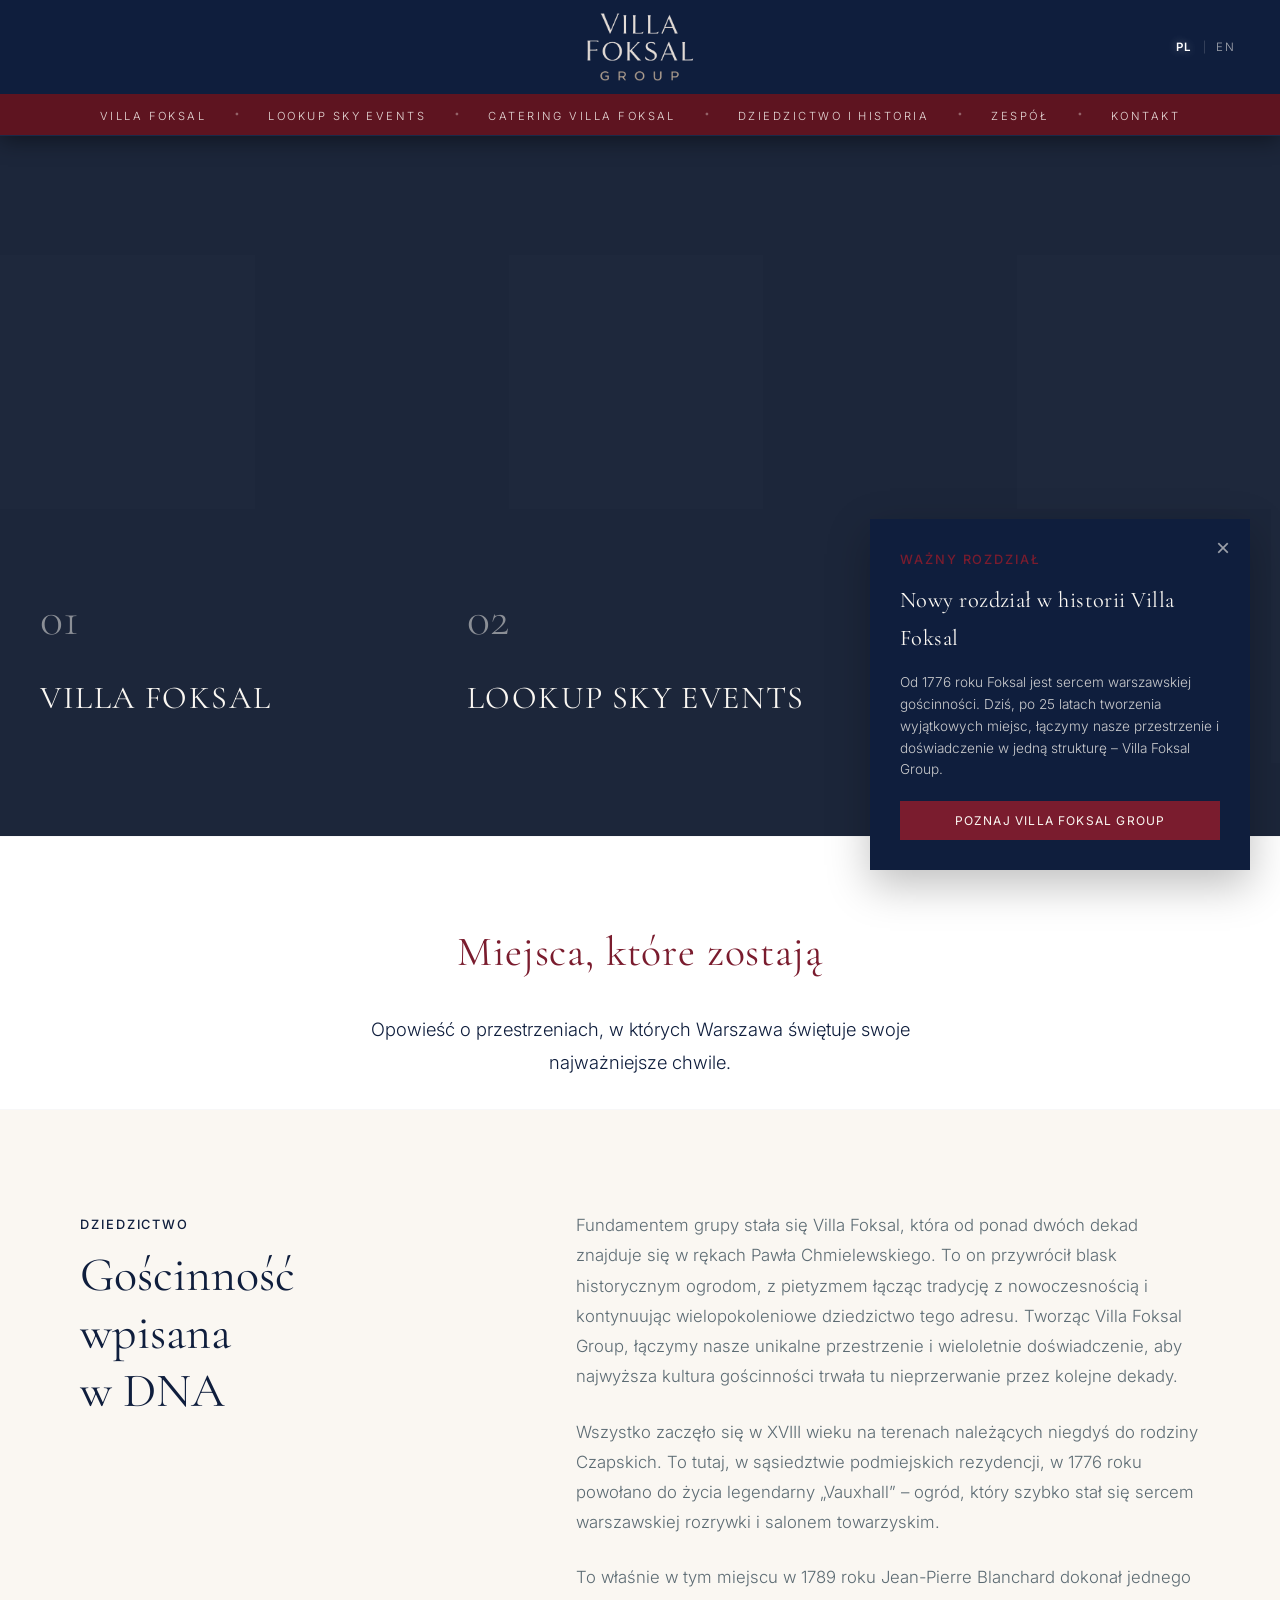
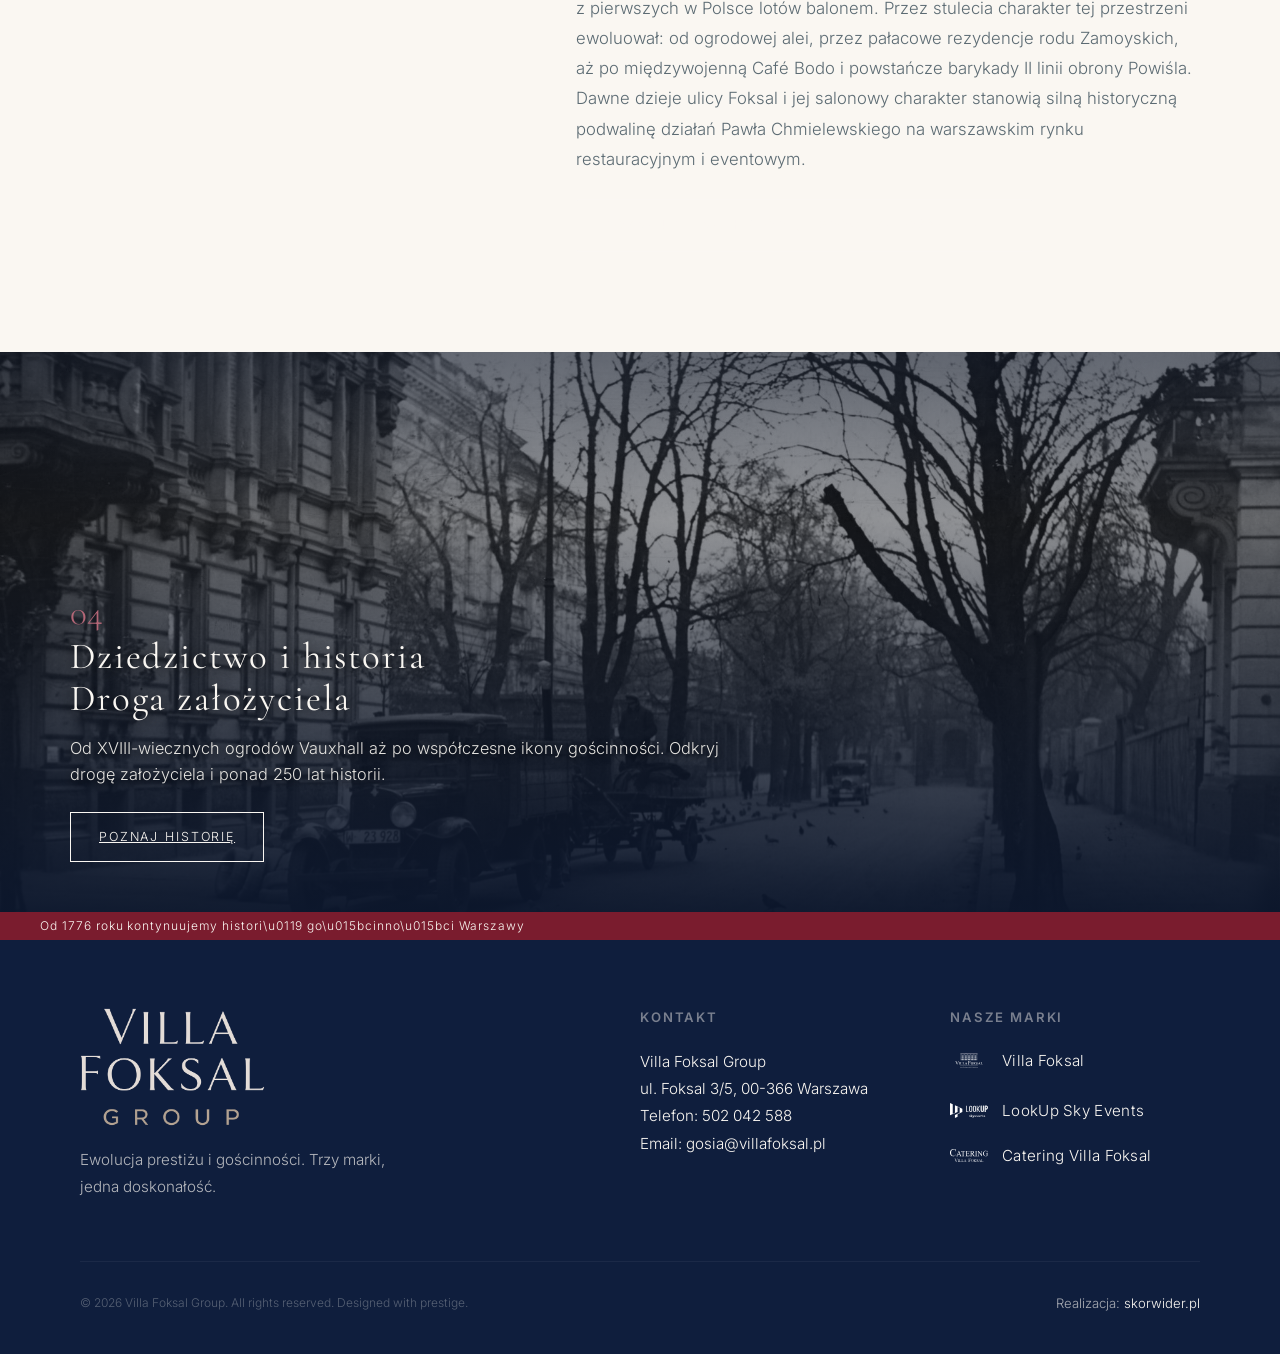
==== index.html @ bc6e2def "Overlaye: usunieto sekcje INFORMACJE/KONTAKT z danych adresowych ze wszystkich podstron marek" ====
<!DOCTYPE html>

<html lang="pl">
<head>
<meta charset="utf-8"/>
<meta content="width=device-width, initial-scale=1.0" name="viewport"/>
<!-- Primary SEO Meta Tags -->
<title>Villa Foksal Group | Sale eventowe i bankietowe w centrum Warszawy | Od 1776</title>
<meta content="Villa Foksal Group – prestiżowe miejsce na wynajem na eventy, wesela, konferencje i śniadania biznesowe w centrum Warszawy. Villa Foksal (zabytkowy budynek z ogrodem zimowym), LookUp Sky Events (160m nad ziemią) oraz autorski catering premium. 25 lat doświadczenia, od 1776 roku." name="description"/>
<meta content="miejsce na event Warszawa, sala na wesele Warszawa centrum, wynajem sali eventowej Warszawa, Villa Foksal, LookUp Sky Events, catering premium Warszawa, bankiet Warszawa, gala firmowa Warszawa, przestrzeń eventowa Warszawa, organizacja eventów Warszawa, konferencja Warszawa centrum, sala bankietowa Warszawa, Villa Foksal Group, prestiżowe wesela Warszawa, catering Villa Foksal, event venue Warsaw, ekskluzywne eventy Warszawa, śniadanie biznesowe Warszawa, miejsce na konferencję Warszawa, wynajem sali na imprezę Warszawa" name="keywords"/>
<meta content="Villa Foksal Group" name="author"/>
<meta content="index, follow, max-image-preview:large, max-snippet:-1, max-video-preview:-1" name="robots"/>
<meta content="index, follow" name="googlebot"/>
<!-- Canonical URL (UPDATE when domain is ready) -->
<link href="https://villafoksalgroup.pl/" rel="canonical"/>
<!-- Language & Geo Targeting -->
<meta content="pl" name="language"/>
<meta content="PL-MZ" name="geo.region"/>
<meta content="Warszawa" name="geo.placename"/>
<meta content="52.2319;21.0222" name="geo.position"/>
<meta content="52.2319, 21.0222" name="ICBM"/>
<link href="https://villafoksalgroup.pl/" hreflang="pl" rel="alternate"/>
<link href="https://villafoksalgroup.pl/?lang=en" hreflang="en" rel="alternate"/>
<link href="https://villafoksalgroup.pl/" hreflang="x-default" rel="alternate"/>
<!-- Open Graph / Facebook -->
<meta content="website" property="og:type"/>
<meta content="https://villafoksalgroup.pl/" property="og:url"/>
<meta content="Villa Foksal Group | Prestiżowe sale eventowe w Warszawie" property="og:title"/>
<meta content="Trzy wyjątkowe marki, jedna doskonałość. Villa Foksal, LookUp Sky Events i Catering Villa Foksal – prestiżowe miejsca na wynajem na eventy, wesela, konferencje i gale w centrum Warszawy od 1776 roku." property="og:description"/>
<meta content="https://villafoksalgroup.pl/assets/na_home_wedding.jpg" property="og:image"/>
<meta content="1200" property="og:image:width"/>
<meta content="630" property="og:image:height"/>
<meta content="Villa Foksal Group – prestiżowe eventy w centrum Warszawy" property="og:image:alt"/>
<meta content="pl_PL" property="og:locale"/>
<meta content="en_GB" property="og:locale:alternate"/>
<meta content="Villa Foksal Group" property="og:site_name"/>
<!-- Twitter Card -->
<meta content="summary_large_image" name="twitter:card"/>
<meta content="Villa Foksal Group | Prestiżowe sale eventowe w Warszawie" name="twitter:title"/>
<meta content="Trzy wyjątkowe marki, jedna doskonałość. Villa Foksal, LookUp Sky Events i Catering Villa Foksal – prestiżowe miejsca na eventy, wesela i gale w centrum Warszawy." name="twitter:description"/>
<meta content="https://villafoksalgroup.pl/assets/na_home_wedding.jpg" name="twitter:image"/>
<meta content="Villa Foksal Group – prestiżowe eventy w centrum Warszawy" name="twitter:image:alt"/>
<!-- Theme & App Meta -->
<meta content="#0F1E3D" name="theme-color"/>
<meta content="#0F1E3D" name="msapplication-TileColor"/>
<meta content="Villa Foksal Group" name="apple-mobile-web-app-title"/>
<meta content="Villa Foksal Group" name="application-name"/>
<!-- Schema.org JSON-LD: Organization -->
<script type="application/ld+json">
    {
        "@context": "https://schema.org",
        "@type": "Organization",
        "name": "Villa Foksal Group",
        "alternateName": ["VFG", "Grupa Villa Foksal"],
        "url": "https://villafoksalgroup.pl",
        "logo": "https://villafoksalgroup.pl/assets/logo.svg",
        "email": "gosia@villafoksal.pl",
        "telephone": "+48 502 042 588",
        "address": {
            "@type": "PostalAddress",
            "streetAddress": "ul. Foksal 3/5",
            "addressLocality": "Warszawa",
            "postalCode": "00-366",
            "addressRegion": "Mazowieckie",
            "addressCountry": "PL"
        },
        "geo": {
            "@type": "GeoCoordinates",
            "latitude": 52.2319,
            "longitude": 21.0222
        },
        "foundingDate": "1999",
        "founder": {
            "@type": "Person",
            "name": "Paweł Chmielewski"
        },
        "description": "Villa Foksal Group to prestiżowa grupa eventowo-gastronomiczna w Warszawie, łącząca tradycję od 1776 roku z nowoczesnością. W skład grupy wchodzą Villa Foksal, LookUp Sky Events oraz Catering Villa Foksal.",
        "sameAs": [
            "https://www.facebook.com/VillaFoksal/",
            "https://www.facebook.com/profile.php?id=61573205194973",
            "https://www.facebook.com/profile.php?id=61550318452262",
            "https://www.instagram.com/lookup.skyevents/",
            "https://www.instagram.com/villafoksal",
            "https://www.instagram.com/cateringvillafoksal"
        ],
        "subOrganization": [
            {
                "@type": "Organization",
                "name": "Villa Foksal",
                "url": "https://www.villafoksal.pl"
            },
            {
                "@type": "Organization",
                "name": "LookUp Sky Events",
                "url": "https://lookupskyevents.pl"
            },
            {
                "@type": "Organization",
                "name": "Catering Villa Foksal",
                "url": "https://catering.villafoksal.pl"
            }
        ]
    }
    </script>
<!-- Schema.org JSON-LD: EventVenue (Villa Foksal) -->
<script type="application/ld+json">
    {
        "@context": "https://schema.org",
        "@type": "EventVenue",
        "name": "Villa Foksal",
        "description": "Prestiżowe miejsce na wynajem na eventy, wesela, gale, konferencje i śniadania biznesowe w zabytkowym budynku w centrum Warszawy. Całoroczny przeszklony ogród zimowy, autorska obsługa gastronomiczna. 25 lat doświadczenia w organizacji wyjątkowych wydarzeń.",
        "url": "https://www.villafoksal.pl",
        "address": {
            "@type": "PostalAddress",
            "streetAddress": "ul. Foksal 3/5",
            "addressLocality": "Warszawa",
            "postalCode": "00-366",
            "addressRegion": "Mazowieckie",
            "addressCountry": "PL"
        },
        "geo": {
            "@type": "GeoCoordinates",
            "latitude": 52.2319,
            "longitude": 21.0222
        },
        "maximumAttendeeCapacity": 500,
        "isAccessibleForFree": false,
        "publicAccess": true,
        "amenityFeature": [
            {"@type": "LocationFeatureSpecification", "name": "Ogród zimowy", "value": true},
            {"@type": "LocationFeatureSpecification", "name": "Catering własny", "value": true},
            {"@type": "LocationFeatureSpecification", "name": "Parking", "value": true},
            {"@type": "LocationFeatureSpecification", "name": "Dostęp dla niepełnosprawnych", "value": true}
        ]
    }
    </script>
<!-- Schema.org JSON-LD: EventVenue (LookUp Sky Events) -->
<script type="application/ld+json">
    {
        "@context": "https://schema.org",
        "@type": "EventVenue",
        "name": "LookUp Sky Events",
        "description": "Unikalna przestrzeń eventowa na ostatnich piętrach wieżowca Skyliner w Warszawie, 160 metrów nad ziemią. Spektakularny widok na panoramę miasta. Konferencje, prezentacje produktów, prestiżowe koktajle.",
        "url": "https://lookupskyevents.pl",
        "address": {
            "@type": "PostalAddress",
            "addressLocality": "Warszawa",
            "addressRegion": "Mazowieckie",
            "addressCountry": "PL"
        },
        "maximumAttendeeCapacity": 300,
        "isAccessibleForFree": false,
        "amenityFeature": [
            {"@type": "LocationFeatureSpecification", "name": "Widok panoramiczny", "value": true},
            {"@type": "LocationFeatureSpecification", "name": "Nowoczesny design", "value": true},
            {"@type": "LocationFeatureSpecification", "name": "160m nad ziemią", "value": true}
        ]
    }
    </script>
<!-- Schema.org JSON-LD: CateringService -->
<script type="application/ld+json">
    {
        "@context": "https://schema.org",
        "@type": "FoodService",
        "name": "Catering Villa Foksal",
        "description": "Autorski catering premium w Warszawie. 25 lat doświadczenia w obsłudze najbardziej prestiżowych eventów, bankietów, wesel i gal firmowych. Kompleksowa obsługa gastronomiczna w dowolnej lokalizacji.",
        "url": "https://catering.villafoksal.pl",
        "areaServed": {
            "@type": "City",
            "name": "Warszawa"
        },
        "serviceType": "Catering eventowy premium",
        "provider": {
            "@type": "Organization",
            "name": "Villa Foksal Group"
        }
    }
    </script>
<!-- Schema.org JSON-LD: FAQPage (AI SEO - rich snippets) -->
<script type="application/ld+json">
    {
        "@context": "https://schema.org",
        "@type": "FAQPage",
        "mainEntity": [
            {
                "@type": "Question",
                "name": "Gdzie zorganizować prestiżowe wesele w centrum Warszawy?",
                "acceptedAnswer": {
                    "@type": "Answer",
                    "text": "Villa Foksal to jedno z najbardziej prestiżowych miejsc na wesele do wynajęcia w centrum Warszawy. Zabytkowy budynek przy ul. Foksal 3/5 z całorocznym, przeszklonym ogrodem zimowym to idealna przestrzeń na ekskluzywne przyjęcia weselne. 25 lat doświadczenia w organizacji wesel i autorska obsługa gastronomiczna gwarantują niezapomniane wydarzenie."
                }
            },
            {
                "@type": "Question",
                "name": "Jakie miejsce na event firmowy w Warszawie ma najlepszy widok?",
                "acceptedAnswer": {
                    "@type": "Answer",
                    "text": "LookUp Sky Events oferuje najbardziej spektakularny widok na Warszawę – przestrzeń eventowa do wynajęcia na ostatnich piętrach wieżowca Skyliner, 160 metrów nad ziemią. To idealne miejsce na konferencje, prezentacje produktów, śniadania biznesowe, koktajle i ekskluzywne eventy firmowe z panoramą całego miasta."
                }
            },
            {
                "@type": "Question",
                "name": "Który catering premium w Warszawie ma największe doświadczenie?",
                "acceptedAnswer": {
                    "@type": "Answer",
                    "text": "Catering Villa Foksal to synonim najwyższej jakości usług gastronomicznych w Warszawie z ponad 25-letnim doświadczeniem. Profesjonalny zespół kucharzy i kelnerów zapewnia kompleksową obsługę cateringową prestiżowych eventów, gal, bankietów, wesel i śniadań biznesowych w dowolnej lokalizacji."
                }
            },
            {
                "@type": "Question",
                "name": "Czym jest Villa Foksal Group?",
                "acceptedAnswer": {
                    "@type": "Answer",
                    "text": "Villa Foksal Group to prestiżowa grupa eventowa w Warszawie, założona przez Pawła Chmielewskiego. W skład grupy wchodzą trzy marki: Villa Foksal (zabytkowe miejsce na wynajem na eventy, wesela i konferencje od 1999 r.), LookUp Sky Events (przestrzeń eventowa 160m nad Warszawą) oraz Catering Villa Foksal (autorski catering premium). Historia miejsca sięga 1776 roku."
                }
            },
            {
                "@type": "Question",
                "name": "Gdzie zorganizować galę firmową lub konferencję w Warszawie?",
                "acceptedAnswer": {
                    "@type": "Answer",
                    "text": "Villa Foksal Group oferuje dwie wyjątkowe lokalizacje do wynajęcia na gale firmowe i konferencje w Warszawie: Villa Foksal przy ul. Foksal 3/5 w zabytkowym budynku z ogrodem zimowym oraz LookUp Sky Events na szczycie wieżowca Skyliner z panoramą miasta. Obie lokalizacje obsługuje autorski Catering Villa Foksal z 25-letnim doświadczeniem."
                }
            },
            {
                "@type": "Question",
                "name": "Gdzie zorganizować śniadanie biznesowe w Warszawie?",
                "acceptedAnswer": {
                    "@type": "Answer",
                    "text": "Villa Foksal Group to idealne miejsce na prestiżowe śniadania biznesowe w centrum Warszawy. Villa Foksal przy ul. Foksal 3/5 oferuje kameralną, elegancką przestrzeń na spotkania biznesowe, a LookUp Sky Events na 160 metrach nad miastem zapewnia spektakularne tło dla porannych networkingów. Obie przestrzenie są dostępne do wynajęcia z pełną obsługą gastronomiczną."
                }
            }
        ]
    }
    </script>
<!-- Schema.org JSON-LD: BreadcrumbList -->
<script type="application/ld+json">
    {
        "@context": "https://schema.org",
        "@type": "BreadcrumbList",
        "itemListElement": [
            {
                "@type": "ListItem",
                "position": 1,
                "name": "Strona główna",
                "item": "https://villafoksalgroup.pl/"
            },
            {
                "@type": "ListItem",
                "position": 2,
                "name": "Historia",
                "item": "https://villafoksalgroup.pl/#historia"
            },
            {
                "@type": "ListItem",
                "position": 3,
                "name": "Nasze marki",
                "item": "https://villafoksalgroup.pl/#marki"
            },
            {
                "@type": "ListItem",
                "position": 4,
                "name": "Kontakt",
                "item": "https://villafoksalgroup.pl/#kontakt"
            }
        ]
    }
    </script>
<!-- Google Fonts (preconnect for performance) -->
<link href="https://fonts.googleapis.com" rel="preconnect"/>
<link crossorigin="" href="https://fonts.gstatic.com" rel="preconnect"/>
<link href="https://fonts.googleapis.com/css2?family=Cormorant+Garamond:ital,wght@0,300;0,400;0,500;0,600;1,400&amp;family=Inter:wght@200;300;400;500;600&amp;display=swap" rel="stylesheet"/>
<!-- FontAwesome for icons -->
<link href="https://cdnjs.cloudflare.com/ajax/libs/font-awesome/6.4.0/css/all.min.css" rel="stylesheet"/>
<!-- Custom CSS -->
<link href="styles.css" rel="stylesheet"/>
</head>
<body>
<!-- SEO: Hidden H1 (critical for page ranking, visually integrated with design) -->
<h1 class="sr-only">Villa Foksal Group – prestiżowe miejsca na wynajem na eventy, wesela, konferencje i catering premium w centrum Warszawy</h1>
<!-- Navigation Header -->
<header class="main-header" role="banner">
<div class="header-container">
<div class="logo-container">
<a aria-label="Strona główna Villa Foksal Group" class="logo-link" href="#">
<img alt="Villa Foksal Group Logo" class="logo-svg logo-vfg-new" decoding="async" src="assets/logo_vfg_transparent.png"/>
</a>
</div>
<div class="header-right">
<div class="language-switcher header-lang-switcher">
<button class="lang-btn lang-btn-pl active">PL</button>
<span class="separator">|</span>
<button class="lang-btn lang-btn-en">EN</button>
</div>
</div>
</div>
<!-- Elegant Thin Bordeaux Navigation Bar -->
<nav class="bordeaux-nav-bar" role="navigation" aria-label="Nawigacja główna">
<div class="bordeaux-nav-container">
<ul class="bordeaux-nav-list">
<li>
    <a class="bordeaux-nav-link brand-nav-link" data-brand="vf" href="#villa-foksal">
        <span>Villa Foksal</span>
    </a>
</li>
<li class="bordeaux-nav-sep">•</li>
<li>
    <a class="bordeaux-nav-link brand-nav-link" data-brand="lu" href="#lookup">
        <span>LookUp Sky Events</span>
    </a>
</li>
<li class="bordeaux-nav-sep">•</li>
<li>
    <a class="bordeaux-nav-link brand-nav-link" data-brand="cvf" href="#catering">
        <span>Catering Villa Foksal</span>
    </a>
</li>
<li class="bordeaux-nav-sep">•</li>
<li>
    <a class="bordeaux-nav-link" data-brand="omnie" href="#omnie" id="nav-omnie-btn">
        <span class="translation" data-en="Heritage &amp; History" data-pl="Dziedzictwo i historia">Dziedzictwo i historia</span>
    </a>
</li>
<li class="bordeaux-nav-sep">•</li>
<li>
    <a class="bordeaux-nav-link" data-brand="zespol" href="#zespol" id="nav-zespol-btn">
        <span class="translation" data-en="Team" data-pl="Zespół">Zespół</span>
    </a>
</li>
<li class="bordeaux-nav-sep">•</li>
<li>
    <a class="bordeaux-nav-link" data-scroll="kontakt" href="#kontakt">
        <span class="translation" data-en="Contact" data-pl="Kontakt">Kontakt</span>
    </a>
</li>
</ul>
</div>
</nav>
</header>
<!-- MAIN CONTENT -->
<main aria-label="Treść główna Villa Foksal Group" role="main">

<section class="section-brands" id="marki">
<div class="brands-wrapper">
<!-- Brand 1: Villa Foksal -->
<div class="brand-column" data-bg="vf" id="col-vf">
<video autoplay="" class="brand-column-video" loop="" muted="" playsinline="" preload="metadata" webkit-playsinline="">
<source src="assets/vf_video.mp4" type="video/mp4"/>
</video>
<div class="brand-bg-overlay"></div>
<div class="brand-column-content">
<span class="brand-num">01</span>
<h3 class="brand-title serif">VILLA FOKSAL</h3>
<p class="brand-short-desc translation" data-en="25 years of history, elegance, and signature cuisine in the historic heart of Warsaw." data-pl="25 lat historii, elegancja i autorska kuchnia w zabytkowym sercu Warszawy.">25 lat historii, elegancja i autorska kuchnia w zabytkowym sercu Warszawy.</p>
<button class="brand-btn translation" data-brand="vf" data-en="Enter the world" data-pl="Wejdź do świata">Wejdź do świata</button>
</div>
</div>
<!-- Brand 2: LookUp Sky Events -->
<div class="brand-column" data-bg="lu" id="col-lu">
<video autoplay="" class="brand-column-video" loop="" muted="" playsinline="" preload="metadata" webkit-playsinline="">
<source src="assets/lu_video.mp4" type="video/mp4"/>
</video>
<div class="brand-bg-overlay"></div>
<div class="brand-column-content">
<span class="brand-num">02</span>
<h3 class="brand-title serif">LOOKUP SKY EVENTS</h3>
<p class="brand-short-desc translation" data-en="Future and modernity suspended 160 meters above the ground in the clouds of Warsaw." data-pl="Przyszłość i nowoczesność zawieszona 160 metrów nad ziemią w chmurach Warszawy.">Przyszłość i nowoczesność zawieszona 160 metrów nad ziemią w chmurach Warszawy.</p>
<button class="brand-btn translation" data-brand="lu" data-en="Explore the space" data-pl="Poznaj przestrzeń">Poznaj przestrzeń</button>
</div>
</div>
<!-- Brand 3: Catering Villa Foksal -->
<div class="brand-column" data-bg="cvf" id="col-cvf">
<video autoplay="" class="brand-column-video" loop="" muted="" playsinline="" preload="metadata" webkit-playsinline="">
<source src="assets/catering_video.mp4" type="video/mp4"/>
</video>
<div class="brand-bg-overlay"></div>
<div class="brand-column-content">
<span class="brand-num">03</span>
<h3 class="brand-title serif">CATERING VILLA FOKSAL</h3>
<p class="brand-short-desc translation" data-en="The art of culinary creation and 25 years of experience in executing the most prestigious events." data-pl="Sztuka kreacji kulinarnej i 25 lat doświadczenia w realizacji najbardziej prestiżowych eventów.">Sztuka kreacji kulinarnej i 25 lat doświadczenia w realizacji najbardziej prestiżowych eventów.</p>
<button class="brand-btn translation" data-brand="cvf" data-en="Discover the taste" data-pl="Odkryj smak">Odkryj smak</button>
</div>
</div>
</div>
</section>
<section class="section-motto">
<div class="container text-center">
<div class="motto-box">
<h3 class="serif accent-color translation" data-en="Places that &lt;br class='mobile-break'&gt;remain" data-pl="Miejsca, &lt;br class='mobile-break'&gt;które zostają">Miejsca, <br class="mobile-break"/>które zostają</h3>
<p class="motto-desc translation" data-en="A story of spaces where Warsaw celebrates its most important moments." data-pl="Opowieść o przestrzeniach, w których Warszawa świętuje swoje najważniejsze chwile.">
                        Opowieść o przestrzeniach, w których Warszawa świętuje swoje najważniejsze chwile.
                    </p>
</div>
</div>
</section>
<!-- Section: Dziedzictwo VFG -->
<section class="section-history" id="historia">
<div class="container">
<div class="history-grid">
<div class="history-left">
<span class="section-subtitle uppercase-spaced translation" data-en="Heritage" data-pl="Dziedzictwo">Dziedzictwo</span>
<h2 class="serif section-title translation" data-en="Hospitality<br>in our<br>DNA" data-pl="Gościnność<br>wpisana<br>w DNA">Gościnność<br/>wpisana<br/>w DNA</h2>

</div>
<div class="history-right text-muted">
<p class="translation" data-en="The foundation of the group became Villa Foksal, which has been in the hands of Paweł Chmielewski for over two decades. It was he who restored the splendor to the historic gardens, meticulously combining tradition with modernity and continuing the multi-generational heritage of this address. By creating Villa Foksal Group, we combine our unique spaces and extensive experience so that the highest culture of hospitality continues here uninterrupted for decades to come." data-pl="Fundamentem grupy stała się Villa Foksal, która od ponad dwóch dekad znajduje się w rękach Pawła Chmielewskiego. To on przywrócił blask historycznym ogrodom, z pietyzmem łącząc tradycję z nowoczesnością i kontynuując wielopokoleniowe dziedzictwo tego adresu. Tworząc Villa Foksal Group, łączymy nasze unikalne przestrzenie i wieloletnie doświadczenie, aby najwyższa kultura gościnności trwała tu nieprzerwanie przez kolejne dekady.">
                            Fundamentem grupy stała się Villa Foksal, która od ponad dwóch dekad znajduje się w rękach Pawła Chmielewskiego. To on przywrócił blask historycznym ogrodom, z pietyzmem łącząc tradycję z nowoczesnością i kontynuując wielopokoleniowe dziedzictwo tego adresu. Tworząc Villa Foksal Group, łączymy nasze unikalne przestrzenie i wieloletnie doświadczenie, aby najwyższa kultura gościnności trwała tu nieprzerwanie przez kolejne dekady.
                        </p>
<p class="translation" data-en="It all began in the 18th century on lands once belonging to the Czapski family. It was here, in the vicinity of suburban residences, that the legendary 'Vauxhall' was brought to life in 1776 — a garden that quickly became the heart of Warsaw's entertainment and social salon." data-pl="Wszystko zaczęło się w XVIII wieku na terenach należących niegdyś do rodziny Czapskich. To tutaj, w sąsiedztwie podmiejskich rezydencji, w 1776 roku powołano do życia legendarny „Vauxhall” – ogród, który szybko stał się sercem warszawskiej rozrywki i salonem towarzyskim.">
                            Wszystko zaczęło się w XVIII wieku na terenach należących niegdyś do rodziny Czapskich. To tutaj, w sąsiedztwie podmiejskich rezydencji, w 1776 roku powołano do życia legendarny „Vauxhall” – ogród, który szybko stał się sercem warszawskiej rozrywki i salonem towarzyskim.
                        </p>
<p class="translation" data-en="It was in this very place in 1789 that Jean-Pierre Blanchard made one of the first balloon flights in Poland. Over the centuries, the character of this space evolved: from a garden avenue, through the palatial residences of the Zamoyski family, to the interwar Café Bodo and the insurgent barricades of the Warsaw Uprising. The rich history of Foksal Street and its salon character form a strong historical foundation for Paweł Chmielewski's activities on the Warsaw restaurant and event market." data-pl="To właśnie w tym miejscu w 1789 roku Jean-Pierre Blanchard dokonał jednego z pierwszych w Polsce lotów balonem. Przez stulecia charakter tej przestrzeni ewoluował: od ogrodowej alei, przez pałacowe rezydencje rodu Zamoyskich, aż po międzywojenną Café Bodo i powstańcze barykady II linii obrony Powiśla. Dawne dzieje ulicy Foksal i jej salonowy charakter stanowią silną historyczną podwalinę działań Pawła Chmielewskiego na warszawskim rynku restauracyjnym i eventowym.">
                            To właśnie w tym miejscu w 1789 roku Jean-Pierre Blanchard dokonał jednego z pierwszych w Polsce lotów balonem. Przez stulecia charakter tej przestrzeni ewoluował: od ogrodowej alei, przez pałacowe rezydencje rodu Zamoyskich, aż po międzywojenną Café Bodo i powstańcze barykady II linii obrony Powiśla. Dawne dzieje ulicy Foksal i jej salonowy charakter stanowią silną historyczną podwalinę działań Pawła Chmielewskiego na warszawskim rynku restauracyjnym i eventowym.
                        </p>
<p><a class="history-open-btn uppercase-spaced translation" data-brand="omnie" data-en="Explore full story &amp; founder's journey →" data-pl="Poznaj pełną historię i drogę założyciela →" href="#omnie" id="card-omnie-btn">Poznaj pełną historię i drogę założyciela →</a></p>
</div>
</div>
</div>
</section>

<!-- Section: Full-Width Historic Street Banner with VF/LU Typography & Layout -->
<section class="section-history-banner clickable-history-banner" id="banner-historia-dziedzictwo" data-href="#omnie">
<div class="history-banner-wrapper">
<img alt="Ulica Foksal w Warszawie — Dziedzictwo od 1776 roku" class="history-banner-img" decoding="async" loading="lazy" src="assets/na_home_zdjecie_do_top_strony.jpg"/>
<div class="history-banner-overlay"></div>
<div class="brand-column-content history-brand-content">
<span class="brand-num">04</span>
<h3 class="brand-title serif translation" data-en="HERITAGE &amp; HISTORY<br>FOUNDER'S JOURNEY" data-pl="Dziedzictwo i historia<br>Droga założyciela">Dziedzictwo i historia<br>Droga założyciela</h3>
<p class="brand-short-desc translation" data-en="From 18th-century Vauxhall gardens to contemporary icons of hospitality. Discover the founder's journey and over 250 years of history." data-pl="Od XVIII-wiecznych ogrodów Vauxhall aż po współczesne ikony gościnności. Odkryj drogę założyciela i ponad 250 lat historii.">Od XVIII-wiecznych ogrodów Vauxhall aż po współczesne ikony gościnności. Odkryj drogę założyciela i ponad 250 lat historii.</p>
<a href="#omnie" class="brand-btn translation" data-brand="omnie" data-en="Discover our story" data-pl="Poznaj historię">Poznaj historię</a>
</div>
</div>
</section>

<!-- Section: Three Vertical Banners (Portfolio Marek) -->

</main>
<!-- BRAND DETAIL SUBPAGES (Elegant Overlays) -->
<!-- Villa Foksal Overlay -->
<div class="brand-overlay" id="overlay-vf">
<button aria-label="Close details" class="close-overlay">× <span class="translation" data-en="Close" data-pl="Zamknij">Zamknij</span></button>
<div class="overlay-content">
<!-- HERO HEADER -->
<div class="overlay-header">
<span class="overlay-num">01</span>
<h2 class="serif overlay-title">VILLA FOKSAL</h2>
<p class="vf-hero-subtitle serif italic translation" data-en="25 years of history, elegance, and signature cuisine in the historic heart of Warsaw." data-pl="25 lat historii, elegancja i autorska kuchnia w zabytkowym sercu Warszawy.">25 lat historii, elegancja i autorska kuchnia w zabytkowym sercu Warszawy.</p>
<div class="loro-line"></div>
</div>
<div class="overlay-body">
<!-- INTRO + INFO -->
<div class="overlay-details-grid">
<div class="overlay-text">
<h3 class="serif translation" data-en="A place that unites generations" data-pl="Miejsce, które łączy pokolenia">Miejsce, które łączy pokolenia</h3>
<p class="translation" data-en="Villa Foksal is a historic building at Foksal 3/5 in central Warsaw, surrounded by a year-round glazed orangery and lush garden. For over two decades under the care of Paweł Chmielewski, it has been a place where elegance meets hospitality." data-pl="Villa Foksal to zabytkowy budynek przy ulicy Foksal 3/5 w centrum Warszawy, otoczony całoroczną, przeszkoną orażerią i bujnym ogrodem. Od ponad dwóch dekad pod opieką Pawła Chmielewskiego jest miejscem, gdzie elegancja spotyka się z gościnnością. To tutaj Andrzej Olechowski witał nowe stulecie, redakcja PANI wręczała Srebrne Jabłka, a Grażyna Szapołowska prezentowała swoje kremy — świat polityki, mediów i biznesu od zawsze wybiera ten adres.">
                            Villa Foksal to zabytkowy budynek przy ulicy Foksal 3/5 w centrum Warszawy, otoczony całoroczną, przeszkoną orażerią i bujnym ogrodem. Od ponad dwóch dekad pod opieką Pawła Chmielewskiego jest miejscem, gdzie elegancja spotyka się z gościnnością. To tutaj Andrzej Olechowski witał nowe stulecie, redakcja PANI wręczała Srebrne Jabłka, a Grażyna Szapołowska prezentowała swoje kremy — świat polityki, mediów i biznesu od zawsze wybiera ten adres.
                        </p>
<p class="translation" data-en="Villa Foksal spaces can be freely configured: rooms combined or divided depending on the event. We host groups from a dozen to 400 guests." data-pl="Przestrzeń Villa Foksal można konfigurować: sale łączymy lub dzielimy zależnie od charakteru i skali wydarzenia. Przyjmujemy grupy od kilkunastu do 400 osób — od kameralnych kolacji zarządów, przez wesela i gale, po duże konferencje i wigilie firmowe.">
                            Przestrzeń Villa Foksal można konfigurować: sale łączymy lub dzielimy zależnie od charakteru i skali wydarzenia. Przyjmujemy grupy od kilkunastu do 400 osób — od kameralnych kolacji zarządów, przez wesela i gale, po duże konferencje i wigilie firmowe.
                        </p>
</div>
</div>
<!-- SPACES SECTION -->
<div class="vf-section">
<span class="section-subtitle uppercase-spaced translation" data-en="Spaces" data-pl="Przestrzenie">Przestrzenie</span>
<h3 class="serif translation" data-en="Three spaces — one address" data-pl="Trzy przestrzenie — jeden adres">Trzy przestrzenie — jeden adres</h3>
<div class="vf-spaces-grid">
<div class="vf-space-card">
<div class="vf-space-num">01</div>
<h4 class="serif translation" data-en="Garden" data-pl="Ogród">Ogród</h4>
<p class="translation" data-en="A lush garden in the heart of Warsaw. Welcome setting, cocktail space and outdoor events up to 200 people. Unique combination of greenery and elegance." data-pl="Bujny ogród w samym centrum Warszawy — nasz największy wyróżnik. Sceneria powitalna, przestrzeń koktajlowa i plenerowe eventy do 200 osób. Wyjątkowe w skali stolicy połączenie zieleni i eleganckiego wnętrza.">
                                Bujny ogród w samym centrum Warszawy — nasz największy wyróżnik. Sceneria powitalna, przestrzeń koktajlowa i plenerowe eventy do 200 osób. Wyjątkowe w skali stolicy połączenie zieleni i eleganckiego wnętrza.
                            </p>
</div>
<div class="vf-space-card">
<div class="vf-space-num">02</div>
<h4 class="serif translation" data-en="Orangery" data-pl="Orażeria">Orażeria</h4>
<p class="translation" data-en="Year-round glazed orangery with garden views. Natural daylight, sense of space in all weather. Ideal for press breakfasts, intimate dinners, galas and wedding ceremonies." data-pl="Całoroczna przeszklona orażeria z widokiem na ogród. Naturalne światło dzienne, poczucie przestrzeni niezależnie od pogody. Idealna na śniadania prasowe, kameralne kolacje, gale i ceremonie ślubne.">
                                Całoroczna przeszklona orażeria z widokiem na ogród. Naturalne światło dzienne, poczucie przestrzeni niezależnie od pogody. Idealna na śniadania prasowe, kameralne kolacje, gale i ceremonie ślubne.
                            </p>
</div>
<div class="vf-space-card">
<div class="vf-space-num">03</div>
<h4 class="serif translation" data-en="Restaurant rooms" data-pl="Sale restauracyjne">Sale restauracyjne</h4>
<p class="translation" data-en="Elegant rooms of varying sizes — up to 400 guests combined. Freely configurable. Discreet space for boards, congresses and large galas. Full AV equipment." data-pl="Eleganckie sale o różnej wielkości — do 400 gości łącznie. Można je dowolnie łączyć i dzielić. Dyskretna przestrzeń dla zarządów, kongresów i dużych gal firmowych. Pełne wyposażenie AV.">
                                Eleganckie sale o różnej wielkości — do 400 gości łącznie. Można je dowolnie łączyć i dzielić. Dyskretna przestrzeń dla zarządów, kongresów i dużych gal firmowych. Pełne wyposażenie AV.
                            </p>
</div>
</div>
</div>
<!-- EVENTS SECTION -->
<div class="vf-section">
<span class="section-subtitle uppercase-spaced translation" data-en="What we organize" data-pl="Co organizujemy">Co organizujemy</span>
<div class="vf-events-grid">
<div class="vf-event-item">
<span class="vf-event-num">01</span>
<div>
<h5 class="serif translation" data-en="Weddings &amp; family celebrations" data-pl="Wesela i uroczystości rodzinne">Wesela i uroczystości rodzinne</h5>
<p class="translation" data-en="Weddings, communions, christenings, anniversaries. Full care from menu to decorations and on-site coordination. An elegant garden — the finest backdrop for ceremonies in Warsaw." data-pl="Wesela, komunie, chrzciny, rocznice. Pełna opieka — od wyboru menu po dekoracje i koordynację na miejscu. Elegancki ogród to najpiękniejsze tło dla ceremonii i zdjęć ślubnych w Warszawie.">
                                    Wesela, komunie, chrzciny, rocznice. Pełna opieka — od wyboru menu po dekoracje i koordynację na miejscu. Elegancki ogród to najpiękniejsze tło dla ceremonii i zdjęć ślubnych w Warszawie.
                                </p>
</div>
</div>
<div class="vf-event-item">
<span class="vf-event-num">02</span>
<div>
<h5 class="serif translation" data-en="Conferences &amp; business meetings" data-pl="Konferencje i spotkania biznesowe">Konferencje i spotkania biznesowe</h5>
<p class="translation" data-en="Training, board dinners, roadshows, integration events. Service tailored to the agenda, full discretion and professional technical facilities." data-pl="Szkolenia, kolacje zarządów, roadshows, spotkania integracyjne. Serwis dopasowany do agendy, pełna dyskrecja i profesjonalne zaplecze techniczne.">
                                    Szkolenia, kolacje zarządów, roadshows, spotkania integracyjne. Serwis dopasowany do agendy, pełna dyskrecja i profesjonalne zaplecze techniczne.
                                </p>
</div>
</div>
<div class="vf-event-item">
<span class="vf-event-num">03</span>
<div>
<h5 class="serif translation" data-en="Galas, banquets &amp; anniversaries" data-pl="Gale, bankiety i jubileusze">Gale, bankiety i jubileusze</h5>
<p class="translation" data-en="Prestigious setting, signature cuisine and professional service for anniversary galas, industry awards and top-tier corporate events." data-pl="Prestiżowa oprawa, autorska kuchnia i profesjonalna obsługa gal jubileuszowych, nagród branżowych i imprez firmowych na najwyższym poziomie.">
                                    Prestiżowa oprawa, autorska kuchnia i profesjonalna obsługa gal jubileuszowych, nagród branżowych i imprez firmowych na najwyższym poziomie.
                                </p>
</div>
</div>
<div class="vf-event-item">
<span class="vf-event-num">04</span>
<div>
<h5 class="serif translation" data-en="Christmas &amp; holiday celebrations" data-pl="Wigilie i przyjęcia świąteczne">Wigilie i przyjęcia świąteczne</h5>
<p class="translation" data-en="December dates reserved from September. Festive atmosphere in an elegant garden — an exceptional year-end event for your team." data-pl="Terminy grudniowe rezerwowane są od września. Świąteczna atmosfera w eleganckim ogrodzie — wyjątkowe zakończenie roku dla Twojego zespołu.">
                                    Terminy grudniowe rezerwowane są od września. Świąteczna atmosfera w eleganckim ogrodzie — wyjątkowe zakończenie roku dla Twojego zespołu.
                                </p>
</div>
</div>
</div>
</div>
<!-- CUISINE & CATERING -->
<div class="vf-section vf-cuisine-section">
<span class="section-subtitle uppercase-spaced translation" data-en="Cuisine &amp; catering" data-pl="Kuchnia i catering">Kuchnia i catering</span>
<div class="vf-cuisine-grid">
<div class="vf-cuisine-text">
<h3 class="serif translation" data-en="Signature cuisine — one menu, one team" data-pl="Autorska kuchnia — jedno menu, jedna ekipa">Autorska kuchnia — jedno menu, jedna ekipa</h3>
<p class="translation" data-en="Villa Foksal's cuisine combines Polish traditions with modern culinary trends. Menu, service, and dietary needs are coordinated with the same team running your event. We serve all formats: buffets, seated dinners, finger food and cocktail banquets." data-pl="Kuchnia Villa Foksal łączy polskie tradycje z nowoczesnymi trendami kulinarnymi. Menu, serwis i diety uzgadniasz z tym samym zespołem, który prowadzi Twoje wydarzenie. Obsługujemy wszystkie formy żywienia: bufety, kolacje zasiadane, finger food i bankiety koktajlowe.">
                                Kuchnia Villa Foksal łączy polskie tradycje z nowoczesnymi trendami kulinarnymi. Menu, serwis i diety uzgadniasz z tym samym zespołem, który prowadzi Twoje wydarzenie. Obsługujemy wszystkie formy żywienia: bufety, kolacje zasiadane, finger food i bankiety koktajlowe.
                            </p>
<p class="translation" data-en="Villa Foksal's catering is also an off-site service — we bring food and staff to your location. We serve events across Poland with flexible menus and our own refrigerated transport." data-pl="Autorski catering Villa Foksal to także usługa wyjazdowa — dowozimy nasze jedzenie i obsługę poza siedzibę. Obsługujemy eventy w całej Polsce. Elastyczne menu, własny transport chłodniczy i doświadczona ekipa kelnerska.">
                                Autorski catering Villa Foksal to także usługa wyjazdowa — dowozimy nasze jedzenie i obsługę poza siedzibę. Obsługujemy eventy w całej Polsce. Elastyczne menu, własny transport chłodniczy i doświadczona ekipa kelnerska.
                            </p>
</div>
<div class="vf-cuisine-features">
<ul class="vf-feature-list">
<li>❆ Kolacje zasiadane i bufety</li>
<li>❆ Finger food i bankiety koktajlowe</li>
<li>❆ Menu degustacyjne na zamówienie</li>
<li>❆ Obsługa diet specjalnych (vege, vegan, gluten-free)</li>
<li>❆ Catering wyjazdowy w całej Polsce</li>
<li>❆ Własny transport i ekipa kelnerska</li>
<li>❆ Sommelierska karta win i napojów</li>
</ul>
<a class="vf-btn-outline uppercase-spaced translation" data-en="Off-site catering →" data-pl="Catering wyjazdowy →" href="https://www.catering.villafoksal.pl" target="_blank">Catering wyjazdowy →</a>
</div>
</div>
</div>
<!-- QUOTE -->
<div class="vf-section vf-quote-section">
<blockquote class="vf-quote serif italic">
                        „Wyjątkowe ceremonie w otoczeniu zieleni w samym sercu Warszawy.”
                    </blockquote>
</div>
<!-- CTA -->
<div class="vf-section vf-cta-section">
<h4 class="serif translation" data-en="Plan your event" data-pl="Zaplanuj swoje wydarzenie">Zaplanuj swoje wydarzenie</h4>
<p class="translation" data-en="Share the date, approximate guest count and event type. We’ll call back with a room layout proposal and preliminary quote within 24 hours." data-pl="Podaj datę lub przedział dat, przybliżoną liczbę gości i charakter wydarzenia. Oddzwonimy z propozycją układu sali i wstępną wyceną w ciągu 24 godzin.">
                        Podaj datę lub przedział dat, przybliżoną liczbę gości i charakter wydarzenia. Oddzwonimy z propozycją układu sali i wstępną wyceną w ciągu 24 godzin.
                    </p>
<div class="vf-cta-buttons">
<a class="vf-btn-primary uppercase-spaced translation" data-en="Visit website" data-pl="Odwiedź stronę" href="http://www.villafoksal.pl" target="_blank">Odwiedź stronę</a>
<a class="vf-btn-secondary uppercase-spaced" href="tel:+48228278716">22 827 87 16</a>
</div>
</div>
</div>
</div>
<!-- Bottom Videos: Side by Side (Villa Foksal) -->
<div class="overlay-vf-videos-grid">
<div class="overlay-vf-video-card aspect-9-16">
<video autoplay="" class="overlay-vf-video" controls="" loop="" muted="" playsinline="" preload="metadata" webkit-playsinline="">
<source src="assets/vf_insta_daideg.mp4" type="video/mp4"/>
                    Your browser does not support the video tag.
                </video>
</div>
<div class="overlay-vf-video-card aspect-9-16">
<video autoplay="" class="overlay-vf-video" controls="" loop="" muted="" playsinline="" preload="metadata" webkit-playsinline="">
<source src="assets/vf_insta_daxwto.mp4" type="video/mp4"/>
                    Your browser does not support the video tag.
                </video>
</div>
</div>

<!-- Dark Navy Overlay Footer (Domknięcie sekcji) -->

</div>
<!-- LookUp Overlay -->
<div class="brand-overlay" id="overlay-lu">
<button aria-label="Close details" class="close-overlay">× <span class="translation" data-en="Close" data-pl="Zamknij">Zamknij</span></button>
<div class="overlay-content">
<div class="overlay-header">
<span class="overlay-num">02</span>
<h2 class="serif overlay-title">LOOKUP SKY EVENTS</h2>
<p class="vf-hero-subtitle serif italic translation" data-en="The most magnificent event space in Europe. 190 meters above Warsaw." data-pl="Najpiękniejsza przestrzeń eventowa w Europie. 190 metrów nad Warszawą.">Najpiękniejsza przestrzeń eventowa w Europie. 190 metrów nad Warszawą.</p>
<div class="loro-line"></div>
</div>
<div class="overlay-body">
<div class="overlay-details-grid">
<div class="overlay-text">
<h3 class="serif translation" data-en="Your place in the clouds" data-pl="Twoje miejsce w chmurach">Twoje miejsce w chmurach</h3>
<p>LookUp Sky Events to unikalna przestrzeń eventowa na 41. i 42. piętrze wieżowca Skyliner — 190 metrów nad ziemią. 16-metrowe strzeliste przeszklone ściany otwierają panoramę całej Warszawy. Konferencje, gale, bankiety i wesela w chmurach — z kuchnią Villa Foksal przez szefa kuchni Marcina Wojtczaka.</p>
<p>Wnętrza zaprojektowane przez studio MIXD z Wrocławia zdobyły: zwycięstwo w Restaurant &amp; Bar Design Awards 2024, nominację do HD Awards 2024 w Nowym Jorku (obok Sphere w Las Vegas) i 1. miejsce Interior of the Year 2023. Do 350 gości na obu piętrach.</p>
</div>
</div>
<div class="vf-section">
<span class="section-subtitle uppercase-spaced translation" data-en="Awards &amp; Recognition" data-pl="Nagrody i wyróżnienia">Nagrody i wyróżnienia</span>
<div class="vf-spaces-grid">
<div class="vf-space-card"><div class="vf-space-num">★</div><h4 class="serif">Restaurant &amp; Bar Design Awards 2024</h4><p>Zwycięzca kategorii Surface Interiors — międzynarodowy konkurs dla wyjątkowych projektów gastronomicznych i miejsc spotkań. Studio MIXD, Wrocław.</p></div>
<div class="vf-space-card"><div class="vf-space-num">★</div><h4 class="serif">HD Awards 2024, Nowy Jork</h4><p>Finalista kategorii Event Space w 20. edycji Hospitality Design Awards — obok Sphere w Las Vegas. Studio MIXD i Karimpol Poland.</p></div>
<div class="vf-space-card"><div class="vf-space-num">★</div><h4 class="serif">Interior of the Year 2023</h4><p>1. miejsce w wyborze redakcji magazynu DMNTR. Dom i Wnętrze. Gala w Akademii Sztuk Pięknych w Warszawie, grudzień 2023.</p></div>
</div>
</div>
<div class="vf-section">
<span class="section-subtitle uppercase-spaced translation" data-en="Spaces" data-pl="Przestrzenie">Przestrzenie</span>
<h3 class="serif translation" data-en="Two floors — unlimited possibilities" data-pl="Dwa piętra — nieograniczone możliwości">Dwa piętra — nieograniczone możliwości</h3>
<div class="vf-spaces-grid">
<div class="vf-space-card"><div class="vf-space-num">42</div><h4 class="serif translation" data-en="Floor of Galas &amp; Banquets" data-pl="Piętro gal i przyjęć">Piętro gal i przyjęć</h4><p>Otwarta przestrzeń z 16-metrową przeszkoną ścianą widokową, sceną i barem. Do 200 gości w układzie bankietowym lub teatralnym.</p></div>
<div class="vf-space-card"><div class="vf-space-num">41</div><h4 class="serif translation" data-en="Conference Floor" data-pl="Piętro konferencyjne">Piętro konferencyjne</h4><p>Dwie modularne sale z możliwością łączenia. Naturalne światło dzienne i nowoczesne AV. Do 100 osób w układzie konferencyjnym.</p></div>
<div class="vf-space-card"><div class="vf-space-num">❄</div><h4 class="serif translation" data-en="Wedding in the Clouds" data-pl="Wesele w chmurach">Wesele w chmurach</h4><p>Całe 42. piętro na wyłączność dla max 200 gości. Panorama Warszawy o zachodzie i nocą — jedyne takie tło dla zdjęć ślubnych w Polsce.</p></div>
</div>
</div>
<div class="vf-section">
<span class="section-subtitle uppercase-spaced translation" data-en="What We Organize" data-pl="Co organizujemy">Co organizujemy</span>
<div class="vf-events-grid">
<div class="vf-event-item"><span class="vf-event-num">01</span><div><h5 class="serif translation" data-en="Conferences &amp; Training" data-pl="Konferencje i szkolenia">Konferencje i szkolenia</h5><p>Światło dzienne, modularna przestrzeń, pełna obsługa AV. Idealne na roadshows, szkolenia i spotkania naukowe.</p></div></div>
<div class="vf-event-item"><span class="vf-event-num">02</span><div><h5 class="serif translation" data-en="Galas &amp; Banquets" data-pl="Gale i bankiety">Gale i bankiety</h5><p>Przestrzeń na 42. piętrze ze sceną i barem. Prestiżowa oprawa dla gal jubileuszowych i premier produktów.</p></div></div>
<div class="vf-event-item"><span class="vf-event-num">03</span><div><h5 class="serif translation" data-en="Weddings &amp; Celebrations" data-pl="Wesela i uroczystości">Wesela i uroczystości</h5><p>Ceremonia i przyjęcie 190 metrów nad Warszawą. Panorama miasta — jedyna taka sceneria ślubna w Polsce.</p></div></div>
<div class="vf-event-item"><span class="vf-event-num">04</span><div><h5 class="serif translation" data-en="Corporate Events &amp; Holiday Galas" data-pl="Imprezy firmowe i wigilie">Imprezy firmowe i wigilie</h5><p>Niepowtarzalne zakończenie roku. Wigilia na tle nocnej panoramy Warszawy — terminy od września.</p></div></div>
</div>
</div>
<div class="vf-section"><span class="section-subtitle uppercase-spaced translation" data-en="Trusted By" data-pl="Zaufali nam">Zaufali nam</span><p style="color:var(--color-muted);line-height:1.9;font-size:1rem;">Deutsche Bank, Dior, Red Bull, ING, LIDL Polska × Maffashion, TAG Heuer, Esteé Lauder, Rabanne × H&amp;M i wiele innych wiodących marek z Polski i zagranicy.</p></div>
<div class="vf-section vf-quote-section"><blockquote class="vf-quote serif italic">„Konferencje, gale i przyjęcia w chmurach, z panoramą Warszawy w tle.”</blockquote></div>
<div class="vf-section vf-cta-section">
<h4 class="serif translation" data-en="Book Space in the Clouds" data-pl="Zarezerwuj przestrzeń w chmurach">Zarezerwuj przestrzeń w chmurach</h4>
<p>Podaj datę, liczbę gości i charakter wydarzenia. Nasz zespół przygotuje propozycję układu i wstępną wycenę w ciągu 24 godzin.</p>
<div class="vf-cta-buttons"><a class="vf-btn-primary uppercase-spaced" href="https://lookupevents.pl" target="_blank">Odwiedź stronę</a><a class="vf-btn-secondary uppercase-spaced" href="tel:+48601327243">601 327 243</a></div>
</div>
</div>
</div>
<!-- Bottom Videos: Side by Side (LookUp Sky Events) -->
<div class="overlay-vf-videos-grid">
<div class="overlay-vf-video-card aspect-9-16">
<video autoplay="" class="overlay-vf-video" controls="" loop="" muted="" playsinline="" preload="metadata" webkit-playsinline="">
<source src="assets/lookup_insta_dam.mp4" type="video/mp4"/>
                    Your browser does not support the video tag.
                </video>
</div>
<div class="overlay-vf-video-card aspect-9-16">
<video autoplay="" class="overlay-vf-video" controls="" loop="" muted="" playsinline="" preload="metadata" webkit-playsinline="">
<source src="assets/lookup_insta_c7r.mp4" type="video/mp4"/>
                    Your browser does not support the video tag.
                </video>
</div>
</div>

<!-- Dark Navy Overlay Footer (Domknięcie sekcji) -->

</div>
<!-- Catering Overlay -->
<!-- Catering Overlay -->
<div class="brand-overlay" id="overlay-cvf">
<button aria-label="Close details" class="close-overlay">× <span class="translation" data-en="Close" data-pl="Zamknij">Zamknij</span></button>
<div class="overlay-content">
<div class="overlay-header">
<span class="overlay-num">03</span>
<h2 class="serif overlay-title">CATERING VILLA FOKSAL</h2>
<p class="vf-hero-subtitle serif italic translation" data-en="Taste, service, and style at their finest — at your venue or ours." data-pl="Smak, serwis i styl w najlepszym wydaniu — w Twojej przestrzeni lub naszej.">Smak, serwis i styl w najlepszym wydaniu — w Twojej przestrzeni lub naszej.</p>
<div class="loro-line"></div>
</div>
<div class="overlay-body">
<div class="overlay-details-grid">
<div class="overlay-text">
<h3 class="serif translation" data-en="An Experience of Quality" data-pl="Doświadczenie jakości">Doświadczenie jakości</h3>
<p>Catering Villa Foksal to autorska usługa gastronomiczna tworzona przez zespół szefa kuchni Marcina Wojtczaka. Przywożymy smak, estetykę i profesjonalny serwis Villa Foksal bezpośrednio do Twojej lokalizacji — biurowca, pałacowej rezydencji, galerii czy plenerowego terenu eventu.</p>
<p>Obsługujemy eventy w całej Polsce. Własny transport chłodniczy, ekipa kelnerska i wszystkie niezbędne sprzęty — przywożymy całą kuchnię, nie tylko jedzenie. Menu zawsze komponujemy pod konkretne wydarzenie.</p>
</div>
</div>
<div class="vf-section">
<span class="section-subtitle uppercase-spaced translation" data-en="Service Formats" data-pl="Formy serwowania">Formy serwowania</span>
<h3 class="serif translation" data-en="Tailored Menus for Every Event" data-pl="Każde menu — na miarę eventu">Każde menu — na miarę eventu</h3>
<div class="vf-spaces-grid">
<div class="vf-space-card"><div class="vf-space-num">■</div><h4 class="serif translation" data-en="Seated Dinners &amp; Banquets" data-pl="Kolacje zasiadane i bankiety">Kolacje zasiadane i bankiety</h4><p>Pełny serwis kelnerski, menu wielodaniowe. Elegancka oprawa dla gal, kolacji zarządów i uroczystych jubileuszów.</p></div>
<div class="vf-space-card"><div class="vf-space-num">■</div><h4 class="serif translation" data-en="Buffets &amp; Finger Food" data-pl="Bufety i finger food">Bufety i finger food</h4><p>Stacje tematyczne, live cooking i autorskie przekąski. Idealne na konferencje i imprezy integracyjne.</p></div>
<div class="vf-space-card"><div class="vf-space-num">■</div><h4 class="serif translation" data-en="Cocktails &amp; Receptions" data-pl="Koktajle i recepcje">Koktajle i recepcje</h4><p>Bankiety koktajlowe z sommelierem i otwarte bary. Idealne na otwarcia, wernisaże i networking.</p></div>
</div>
</div>
<div class="vf-section">
<span class="section-subtitle uppercase-spaced translation" data-en="What We Do" data-pl="Czym się zajmujemy">Czym się zajmujemy</span>
<div class="vf-events-grid">
<div class="vf-event-item"><span class="vf-event-num">01</span><div><h5 class="serif translation" data-en="Corporate Events &amp; Conferences" data-pl="Eventy firmowe i konferencje">Eventy firmowe i konferencje</h5><p>Szkolenia, gale, kongresy, roadshows i imprezy integracyjne. Serwis dopasowany do agendy.</p></div></div>
<div class="vf-event-item"><span class="vf-event-num">02</span><div><h5 class="serif translation" data-en="Weddings &amp; Private Celebrations" data-pl="Wesela i uroczystości prywatne">Wesela i uroczystości prywatne</h5><p>Wesela, komunie, chrzciny, jubileusze. Autorskie menu weselne, pełna obsługa stołu i słodki stół.</p></div></div>
<div class="vf-event-item"><span class="vf-event-num">03</span><div><h5 class="serif">Wigilie i przyjęcia świąteczne</h5><p>Tradycyjna wigilia firmowa wyjazdowo do biura, rezydencji lub wybranej sali. Terminy grudniowe od września.</p></div></div>
<div class="vf-event-item"><span class="vf-event-num">04</span><div><h5 class="serif translation" data-en="Press Breakfasts &amp; VIP Summits" data-pl="Śniadania prasowe i spotkania VIP">Śniadania prasowe i spotkania VIP</h5><p>Elegancki catering dla małych grup na najwyższym poziomie. Dla mediów, zarządów i gości specjalnych.</p></div></div>
</div>
</div>
<div class="vf-section vf-cuisine-section">
<span class="section-subtitle uppercase-spaced translation" data-en="Why Choose Us" data-pl="Dlaczego my">Dlaczego my</span>
<div class="vf-cuisine-grid">
<div class="vf-cuisine-text"><h3 class="serif translation" data-en="We Bring the Entire Kitchen" data-pl="Przywieziemy całą kuchnię">Przywieziemy całą kuchnię</h3><p>Nie tylko jedzenie — przywozimy całe zaplecze, wyposażenie i zespół. Obsługujemy eventy w całej Polsce niezależnie od skali. Gwarantujemy tę samą jakość i estetykę co w naszych restauracjach.</p></div>
<div class="vf-cuisine-features"><ul class="vf-feature-list"><li>❆ Własny transport chłodniczy</li><li>❆ Ekipa kelnerska i szef kuchni</li><li>❆ Pełny serwis sprzętowy</li><li>❆ Menu komponowane pod wydarzenie</li><li>❆ Diety specjalne (vege, vegan, gluten-free)</li><li>❆ Sommelierska karta win i napojów</li><li>❆ Zasięg ogólnopolski</li></ul></div>
</div>
</div>
<div class="vf-section vf-quote-section"><blockquote class="vf-quote serif italic">„Smak, serwis i styl w najlepszym wydaniu.”</blockquote></div>
<div class="vf-section vf-cta-section">
<h4 class="serif translation" data-en="Request a Customized Quote" data-pl="Zapytaj o wycenę">Zapytaj o wycenę</h4>
<p>Podaj datę, charakter wydarzenia, przybliżoną liczbę gości i lokalizację. Oddzwonimy z propozycją menu i wstępną wyceną.</p>
<div class="vf-cta-buttons"><a class="vf-btn-primary uppercase-spaced" href="https://www.catering.villafoksal.pl" target="_blank">Odwiedź stronę</a><a class="vf-btn-secondary uppercase-spaced" href="tel:+48502042588">502 042 588</a></div>
</div>
</div>
</div>
<!-- Bottom Videos: Side by Side (Catering Villa Foksal) -->
<div class="overlay-vf-videos-grid">
<div class="overlay-vf-video-card aspect-9-16">
<video autoplay="" class="overlay-vf-video" controls="" loop="" muted="" playsinline="" preload="metadata" webkit-playsinline="">
<source src="assets/catering_insta_dcq.mp4" type="video/mp4"/>
                    Your browser does not support the video tag.
                </video>
</div>
<div class="overlay-vf-video-card aspect-9-16">
<video autoplay="" class="overlay-vf-video" controls="" loop="" muted="" playsinline="" preload="metadata" webkit-playsinline="">
<source src="assets/catering_insta_dz4.mp4" type="video/mp4"/>
                    Your browser does not support the video tag.
                </video>
</div>
</div>

<!-- Dark Navy Overlay Footer (Domknięcie sekcji) -->

</div>
<!-- Zespół Overlay -->
<div class="brand-overlay" id="overlay-zespol">
<button aria-label="Close details" class="close-overlay">× <span class="translation" data-en="Close" data-pl="Zamknij">Zamknij</span></button>
<div class="overlay-content">
<div class="overlay-header">
<span class="overlay-num"> </span>
<h2 class="serif overlay-title translation" data-en="Our Team" data-pl="Nasz zespół">Nasz zespół</h2>
<div class="loro-line"></div>
</div>
<div class="overlay-body">
<!-- Section: Zespół -->
<section class="section-team" id="zespol" style="padding: 0; background: transparent;">
<div class="container text-center">
<span class="section-subtitle uppercase-spaced translation" data-en="Our People" data-pl="Ludzie grupy">Ludzie grupy</span>
<p class="team-intro translation" data-en="The people who create the unique atmosphere and take care of every detail of hospitality at Villa Foksal Group." data-pl="Ludzie, którzy tworzą niepowtarzalną atmosferę i dbają o każdy szczegół gościnności w Villa Foksal Group.">
                            Ludzie, którzy tworzą niepowtarzalną atmosferę i dbają o każdy szczegół gościnności w Villa Foksal Group.
                        </p>
</div>
<div class="team-images-comparison">
<!-- Linia 1: Team Photo & Drawing -->
<div class="team-row-wrapper team-row-1">
<div class="team-comp-wrapper">
<img alt="Zespół Villa Foksal Group" class="team-comp-img" decoding="async" loading="lazy" src="assets/team_photo.jpg"/>
</div>
<div class="team-comp-wrapper">
<img alt="Szkic Zespołu Villa Foksal Group" class="team-comp-img team-drawing-img" decoding="async" loading="lazy" src="assets/team_drawing.jpg"/>
</div>
<div class="team-overlay-text">
<span class="team-category uppercase-spaced">VILLA FOKSAL GROUP</span>
<h3 class="team-title serif translation" data-en="Hospitality in our DNA" data-pl="Gościnność wpisana w DNA">Gościnność wpisana w DNA</h3>
</div>
</div>

<!-- Linia 2: Kucharze -->
<div class="team-comp-wrapper">
<img alt="Marcin Wojtczak Chef Villa Foksal Group" class="team-comp-img" decoding="async" loading="lazy" src="assets/team_chef_drawing.jpg"/>
<div class="team-overlay-text">
<span class="team-category uppercase-spaced translation" data-en="CULINARY ART" data-pl="KUCHNIA">KUCHNIA</span>
<h3 class="team-title serif">Marcin Wojtczak</h3>
<p class="team-role translation" data-en="Chef Villa Foksal Group" data-pl="Chef Villa Foksal Group">Chef Villa Foksal Group</p>
</div>
</div>
<div class="team-comp-wrapper">
<img alt="Jakub Sous chef działu cateringu" class="team-comp-img" decoding="async" loading="lazy" src="assets/team_chef_photo.jpg"/>
<div class="team-overlay-text">
<span class="team-category uppercase-spaced translation" data-en="CULINARY ART" data-pl="KUCHNIA">KUCHNIA</span>
<h3 class="team-title serif">Jakub</h3>
<p class="team-role translation" data-en="Sous chef Catering Department" data-pl="Sous chef działu cateringu">Sous chef działu cateringu</p>
</div>
</div>

<!-- Linia 3: Dział Sprzedaży (pełna szerokość ze zdjęciem i podpisami bezpośrednio na zdjęciu) -->
<div class="team-comp-wrapper team-sales-drawing team-full-width">
<img alt="Dział Sprzedaży Villa Foksal Group" class="team-comp-img team-sales-img" decoding="async" loading="lazy" src="assets/team_mgr_drawing.jpg"/>
<div class="team-sales-onphoto-overlay">
<div class="team-sales-col">
<span class="sales-onphoto-name">Agata Wojtaś</span>
<span class="sales-onphoto-role translation" data-en="Sales Manager" data-pl="Kierownik sprzedaży">Kierownik sprzedaży</span>
</div>
<div class="team-sales-col">
<span class="sales-onphoto-name">Robert Graliński</span>
<span class="sales-onphoto-role translation" data-en="General Director" data-pl="Dyrektor generalny">Dyrektor generalny</span>
</div>
<div class="team-sales-col">
<span class="sales-onphoto-name">Małgorzata Oszup</span>
<span class="sales-onphoto-role translation" data-en="Sales Director" data-pl="Dyrektor sprzedaży">Dyrektor sprzedaży</span>
</div>
</div>
</div>

<!-- Linia 4: Bartosz Reczek | Łukasz Reczek (tylko Panowie Reczkowie z opisem, bez belki) -->
<div class="team-comp-wrapper team-reczek">
<img alt="Bartosz Reczek — LookUp Sky Events" class="team-comp-img team-reczek-img" style="object-position: 45% center;" decoding="async" loading="lazy" src="assets/bartosz_reczek.jpg"/>
<div class="team-overlay-text">
<span class="team-category uppercase-spaced">LOOKUP SKY EVENTS</span>
<h3 class="team-title serif">Bartosz Reczek</h3>
<p class="team-role translation" data-en="General Director" data-pl="Dyrektor generalny">Dyrektor generalny</p>
</div>
</div>
<div class="team-comp-wrapper team-reczek">
<img alt="Łukasz Reczek — LookUp Sky Events" class="team-comp-img team-reczek-img" style="object-position: 28% center;" decoding="async" loading="lazy" src="assets/lukasz_reczek.jpg"/>
<div class="team-overlay-text">
<span class="team-category uppercase-spaced">LOOKUP SKY EVENTS</span>
<h3 class="team-title serif">Łukasz Reczek</h3>
<p class="team-role translation" data-en="Operations Director" data-pl="Dyrektor operacyjny">Dyrektor operacyjny</p>
</div>
</div>

<!-- Linia 5: Managerowie Villa Foksal (napis: Managerowie Villa Foksal i podpisy od lewej: Mateusz Tarnowski, Elżbieta Krzynówek, Jakub Leligdowicz) -->
<div class="team-comp-wrapper team-mgr-photo-full team-full-width">
<img alt="Managerowie Villa Foksal" class="team-comp-img" style="object-position: center 25%;" decoding="async" loading="lazy" src="assets/mgr_vf_group_final.png"/>
<div class="team-vf-mgrs-overlay">
<div class="team-vf-mgr-header">
<span class="team-category uppercase-spaced translation" data-en="VILLA FOKSAL" data-pl="VILLA FOKSAL">VILLA FOKSAL</span>
<h3 class="team-title serif translation" data-en="Villa Foksal Managers" data-pl="Managerowie Villa Foksal">Managerowie Villa Foksal</h3>
</div>
<div class="team-vf-mgr-cols">
<div class="team-vf-col">
<span class="vf-mgr-name">Mateusz Tarnowski</span>
<span class="vf-mgr-role translation" data-en="Manager" data-pl="Manager">Manager</span>
</div>
<div class="team-vf-col">
<span class="vf-mgr-name">Elżbieta Krzynówek</span>
<span class="vf-mgr-role translation" data-en="Manager" data-pl="Manager">Manager</span>
</div>
<div class="team-vf-col">
<span class="vf-mgr-name">Jakub Leligdowicz</span>
<span class="vf-mgr-role translation" data-en="Manager" data-pl="Manager">Manager</span>
</div>
</div>
</div>
</div>
</div>
</section>
</div>
</div>

<!-- Dark Navy Overlay Footer (Domknięcie sekcji) -->

</div>
<!-- O Mnie Overlay -->
<div class="brand-overlay" id="overlay-omnie">
<button aria-label="Zamknij" class="close-overlay">× <span class="translation" data-en="Close" data-pl="Zamknij">Zamknij</span></button>
<div class="overlay-content overlay-omnie-content">
<!-- Section: About Me (Paweł Chmielewski) -->
<section class="section-about-me" id="o-mnie" style="padding: 0; background: transparent;">
<div class="container-narrow text-center" style="max-width: 1000px; margin: 0 auto; padding-top: 40px;">
<span class="section-subtitle uppercase-spaced translation" data-en="Heritage &amp; History" data-pl="Dziedzictwo i historia">Dziedzictwo i historia</span>
<h2 class="serif about-me-title translation" data-en="Founder's Journey" data-pl="Droga założyciela">Droga założyciela</h2>

<!-- Main Portrait with Side Photographer Credit -->
<div class="portrait-image-container">
<div class="portrait-image-wrapper">
<img alt="Paweł Chmielewski" class="portrait-img" decoding="async" loading="lazy" src="assets/pawel_chmielewski.png"/>
<span class="portrait-credit-side translation" data-en="photo: Marek Straszewski" data-pl="zdjęcie: Marek Straszewski">zdjęcie: Marek Straszewski</span>
</div>
<p class="portrait-caption">Paweł Chmielewski</p>
</div>

<div class="biography-heritage-intro translation" data-en="From the 18th-century gardens of Vauxhall to the modern culinary icon of Warsaw. The history of Foksal Street and the passion of Paweł Chmielewski have created an uninterrupted legacy of authentic hospitality." data-pl="Od XVIII-wiecznych ogrodów Vauxhall aż po współczesną ikonę polskiej gastronomii i eventów. Historia ulicy Foksal oraz pasja Pawła Chmielewskiego stworzyły nieprzerwane dziedzictwo autentycznej gościnności.">
Od XVIII-wiecznych ogrodów Vauxhall aż po współczesną ikonę polskiej gastronomii i eventów. Historia ulicy Foksal oraz pasja Pawła Chmielewskiego stworzyły nieprzerwane dziedzictwo autentycznej gościnności.
</div>
<div class="biography-intro serif italic translation" data-en="“Every place I created is a different story, but the same passion for hosting another human being.”" data-pl="„Każde miejsce, które stworzyłem, to inna opowieść, ale ta sama pasja do ugoszczenia drugiego człowieka.”">
„Każde miejsce, które stworzyłem, to inna opowieść, ale ta sama pasja do ugoszczenia drugiego człowieka.”
</div>

<!-- Bio Step 1: Lata 90. -->
<div class="bio-step">
<div class="bio-text">
<h4 class="serif bio-year">Lata 90.</h4>
<h3 class="serif bio-step-heading translation" data-en="The dawn of free market and the scent of burgers" data-pl="Świt wolnego rynku i zapach burgerów">Świt wolnego rynku i zapach burgerów</h3>
<p class="translation" data-en="At the beginning of the 90s, when the free market was being born in Poland, Warsaw pulsed with a new, raw energy. On Marszałkowska Street, we opened the fast-service bar 'Quick' — recognized by critics as the best hamburger bar in the capital — and the pub 'That's it' located on the floor above. With the band Walk Away playing in the background, authentic Irish Guinness on tap, and the aroma of baked jacket potatoes. We created an authentic British atmosphere where the emerging Warsaw business class and journalists spent entire evenings." data-pl="Na początku lat 90., kiedy w Polsce rodził się wolny rynek, Warszawa tętniła nową, surową energią. Przy ul. Marszałkowskiej otworzyliśmy bar szybkiej obsługi „Quick” — przez krytyków uznany za najlepszy bar hamburgerowy w stolicy — oraz mieszczący się piętro wyżej pub „That's it”. Zespół Walk Away grający w tle, prawdziwy irlandzki Guinness z kranu i zapach pieczonych w węglowym piecu ziemniaków z farszem. Stworzyliśmy autentyczny, brytyjski klimat, w którym rodząca się warszawska klasa biznesu i dziennikarze spędzali całe wieczory.">
    Na początku lat 90., kiedy w Polsce rodził się wolny rynek, Warszawa tętniła nową, surową energią. Przy ul. Marszałkowskiej otworzyliśmy bar szybkiej obsługi „Quick” — przez krytyków uznany za najlepszy bar hamburgerowy w stolicy — oraz mieszczący się piętro wyżej pub „That's it”. Zespół Walk Away grający w tle, prawdziwy irlandzki Guinness z kranu i zapach pieczonych w węglowym piecu ziemniaków z farszem. Stworzyliśmy autentyczny, brytyjski klimat, w którym rodząca się warszawska klasa biznesu i dziennikarze spędzali całe wieczory.
</p>
</div>
<div class="bio-gallery">
<div class="bio-gallery-item">
<div class="bio-gallery-image-wrapper">
<img alt="Pub That's it na ulicy Marszałkowskiej" class="bio-press-img" decoding="async" loading="lazy" src="assets/bio_pub_thats_it.jpg"/>
</div>
<div class="bio-press-card">
<div class="bio-press-card-title uppercase-spaced translation" data-en="NEW PUB" data-pl="Nowy pub">Nowy pub</div>
<div class="bio-press-card-date">1990</div>
<div class="bio-press-card-quote italic translation" data-en="„That's it on Marszałkowska Street with Walk Away playing in the background was an atmosphere straight out of a British pub...”" data-pl="„That's it przy Marszałkowskiej z zespołem Walk Away grającym w tle to atmosfera rodem z brytyjskiego pubu...”">„That's it przy Marszałkowskiej z zespołem Walk Away grającym w tle to atmosfera rodem z brytyjskiego pubu...”</div>
</div>
</div>
<div class="bio-gallery-pair">
<div class="bio-gallery-item">
<div class="bio-gallery-image-wrapper">
<img alt="Hamburgera czar – Bar Quick" class="bio-press-img" decoding="async" loading="lazy" src="assets/bio_hamburgera_czar.jpg"/>
</div>
<div class="bio-press-card">
<div class="bio-press-card-title uppercase-spaced translation" data-en="HAMBURGER'S CHARM" data-pl="Hamburgera czar">Hamburgera czar</div>
<div class="bio-press-card-date">1990</div>
<div class="bio-press-card-quote italic translation" data-en="“Bar Quick is a true revelation and the best burger bar in the capital...”" data-pl="„Bar Quick to prawdziwa rewelacja i najlepszy w stolicy bar hamburgerowy...”">„Bar Quick to prawdziwa rewelacja i najlepszy w stolicy bar hamburgerowy...”</div>
</div>
</div>
<div class="bio-gallery-item">
<div class="bio-gallery-image-wrapper">
<img alt="Paweł Chmielewski i pierwsza burgerownia w Warszawie" class="bio-press-img" decoding="async" loading="lazy" src="assets/bio_pawel_pierwsza_burgerownia.jpg"/>
</div>
<div class="bio-press-card">
<div class="bio-press-card-title uppercase-spaced translation" data-en="BAR QUICK • 1990" data-pl="Bar Quick • 1990">Bar Quick • 1990</div>
<div class="bio-press-card-date">1990</div>
<div class="bio-press-card-quote italic translation" data-en="“Paweł Chmielewski and the first burger bar in Warsaw...”" data-pl="„Paweł Chmielewski i pierwsza burgerownia w Warszawie...”">„Paweł Chmielewski i pierwsza burgerownia w Warszawie...”</div>
</div>
</div>
</div>
</div>
</div>

<!-- Bio Step 2: 1996 - Zachęta -->
<div class="bio-step">
<div class="bio-text">
<h4 class="serif bio-year">1996</h4>
<h3 class="serif bio-step-heading translation" data-en="The taste of art in Zachęta basements" data-pl="Smak sztuki w piwnicach Zachęty">Smak sztuki w piwnicach Zachęty</h3>
<p class="translation" data-en="The next bold step was the collision of gastronomy with contemporary art. Together with the director of the 'Zachęta' National Gallery of Art, Anda Rottenberg, we decided to give a second life to the former basement storage room. Transformed into an elegant restaurant, the lower 'Zachęta' attracted Warsaw's artistic bohemia and the world of international business. The grand opening with oysters and champagne, chaired by Ryszard Horowitz, set a new standard of prestige in the capital." data-pl="Kolejnym odważnym krokiem było zderzenie gastronomii ze sztuką współczesną. Wspólnie z dyrektor Narodowej Galerii Sztuki „Zachęta”, Andą Rottenberg, postanowiliśmy dać drugie życie dawnej piwnicznej rupieciarni. Przekształcona w elegancką restaurację, dolna „Zachęta” przyciągnęła warszawską bohemę artystyczną i świat międzynarodowego biznesu. Wielkie otwarcie z ostrygami i szampanem pod przewodnictwem Ryszarda Horowitza wyznaczyło nowy standard prestiżu w stolicy.">
    Kolejnym odważnym krokiem było zderzenie gastronomii ze sztuką współczesną. Wspólnie z dyrektor Narodowej Galerii Sztuki „Zachęta”, Andą Rottenberg, postanowiliśmy dać drugie życie dawnej piwnicznej rupieciarni. Przekształcona w elegancką restaurację, dolna „Zachęta” przyciągnęła warszawską bohemę artystyczną i świat międzynarodowego biznesu. Wielkie otwarcie z ostrygami i szampanem pod przewodnictwem Ryszarda Horowitza wyznaczyło nowy standard prestiżu w stolicy.
</p>
</div>
<div class="bio-gallery single">
<div class="bio-gallery-item">
<div class="bio-gallery-image-wrapper">
<img alt="Smak Zachęty, magazyn PANI" class="bio-press-img" decoding="async" loading="lazy" src="assets/bio_smak_zachety.jpg"/>
</div>
<div class="bio-press-card">
<div class="bio-press-card-title uppercase-spaced translation" data-en="TASTE OF ZACHĘTA" data-pl="Smak Zachęty">Smak Zachęty</div>
<div class="bio-press-card-date">1996</div>
<div class="bio-press-card-quote italic translation" data-en="„The basement transformed from Cinderella into an elegant restaurant. Lower Zachęta attracts art bohemia and business...”" data-pl="„Piwnica zmieniła się z Kopciuszka w elegancką restaurację. Dolna Zachęta przyciąga bohemę artystyczną i świat biznesu...”">„Piwnica zmieniła się z Kopciuszka w elegancką restaurację. Dolna Zachęta przyciąga bohemę artystyczną i świat biznesu...”</div>
</div>
</div>
</div>
</div>

<!-- Bio Step 3: 1999 - Villa Foksal -->
<div class="bio-step">
<div class="bio-text">
<h4 class="serif bio-year">1999</h4>
<h3 class="serif bio-step-heading translation" data-en="Villa Foksal — From Iconic Restaurant to Event Icon" data-pl="Villa Foksal – od kultowej restauracji do ikony wydarzeń">Villa Foksal – od kultowej restauracji do ikony wydarzeń</h3>
<p class="translation" data-en="In 1999, Villa Foksal was born. Transforming the ground floor of the historic Journalist's House on Foksal Street, we created a destination that swiftly became the cultural salon of Warsaw and one of the capital's premier fine-dining landmarks. For years, it welcomed luminaries from culture, media, and diplomacy. Over the past 15 years, Villa Foksal has thoughtfully evolved into an exclusive private hire estate — today standing as a prestigious sanctuary for galas, banquets, summits, and bespoke private celebrations, all powered by our own signature catering operation, Catering Villa Foksal." data-pl="W 1999 roku narodziła się Villa Foksal. Przejmując parter dawnego Domu Dziennikarza przy ul. Foksal, stworzyliśmy miejsce, które błyskawicznie stało się salonem towarzyskim Warszawy i jedną z najbardziej cenionych restauracji fine dining w stolicy. Przez lata gościliśmy wybitne postaci ze świata kultury, mediów i dyplomacji. Ostatnie 15 lat to świadoma ewolucja w stronę ekskluzywnego miejsca na wynajem — dziś to prestiżowa przestrzeń na gale, bankiety, konferencje oraz wyjątkowe uroczystości prywatne, realizowane w oparciu o własne, bezkompromisowe zaplecze kulinarne Catering Villa Foksal.">
    W 1999 roku narodziła się Villa Foksal. Przejmując parter dawnego Domu Dziennikarza przy ul. Foksal, stworzyliśmy miejsce, które błyskawicznie stało się salonem towarzyskim Warszawy i jedną z najbardziej cenionych restauracji fine dining w stolicy. Przez lata gościliśmy wybitne postaci ze świata kultury, mediów i dyplomacji. Ostatnie 15 lat to świadoma ewolucja w stronę ekskluzywnego miejsca na wynajem — dziś to prestiżowa przestrzeń na gale, bankiety, konferencje oraz wyjątkowe uroczystości prywatne, realizowane w oparciu o własne, bezkompromisowe zaplecze kulinarne Catering Villa Foksal.
</p>
</div>
<div class="bio-gallery single">
<div class="bio-gallery-item">
<div class="bio-gallery-image-wrapper">
<img alt="Świetny adres, Magazyn PANI" class="bio-press-img" decoding="async" loading="lazy" src="assets/bio_swietny_adres.jpg"/>
</div>
<div class="bio-press-card">
<div class="bio-press-card-title uppercase-spaced translation" data-en="GREAT ADDRESS" data-pl="Świetny adres">Świetny adres</div>
<div class="bio-press-card-date">1999</div>
<div class="bio-press-card-quote italic translation" data-en="„Columns and a fountain from the set of the film Quo Vadis appeared in the garden. This place united the worlds of media, politics and business...”" data-pl="„W ogrodzie pojawiły się kolumny i fontanna z planu filmu Quo Vadis. To miejsce połączyło światy mediów, polityki i biznesu...”">„W ogrodzie pojawiły się kolumny i fontanna z planu filmu Quo Vadis. To miejsce połączyło światy mediów, polityki i biznesu...”</div>
</div>
</div>
</div>
</div>

<!-- Bio Step 4: 2015 - Catering Villa Foksal -->
<div class="bio-step">
<div class="bio-text">
<h4 class="serif bio-year">2015</h4>
<h3 class="serif bio-step-heading translation" data-en="Catering Villa Foksal — Art of Hospitality Beyond Borders" data-pl="Catering Villa Foksal – kunszt gościnności bez granic">Catering Villa Foksal – kunszt gościnności bez granic</h3>
<p class="translation" data-en="In 2015, the natural progression of our growth led to the launch of our dedicated brand, Catering Villa Foksal. We translated our culinary artistry, decades of expertise, and impeccable service standards far beyond the walls of our Foksal estate. Our catering seamlessly complements our venue portfolio — delivering bespoke, flawless execution anywhere in Poland, from private residences to grand congress arenas. We also take immense pride in orchestrating high-level international projects, including premier hospitality for foreign delegations at the World Economic Forum in Davos 2026." data-pl="W 2015 roku naturalnym krokiem w rozwoju było powołanie wyspecjalizowanej marki Catering Villa Foksal. Przenieśliśmy naszą mistrzowską kuchnię, wieloletnie know-how i najwyższą kulturę serwisu poza mury rezydencji przy Foksal. Catering stanowi idealne dopełnienie oferty naszych przestrzeni stacjonarnych — z pełnym profesjonalizmem organizujemy wydarzenia w dowolnie wybranym miejscu w całej Polsce, od prywatnych posiadłości po wielotysiączne hale targowe. Z dumą realizujemy także prestiżowe projekty międzynarodowe, w tym obsługę zagranicznych delegacji podczas Światowego Forum Ekonomicznego w Davos 2026.">
    W 2015 roku naturalnym krokiem w rozwoju było powołanie wyspecjalizowanej marki Catering Villa Foksal. Przenieśliśmy naszą mistrzowską kuchnię, wieloletnie know-how i najwyższą kulturę serwisu poza mury rezydencji przy Foksal. Catering stanowi idealne dopełnienie oferty naszych przestrzeni stacjonarnych — z pełnym profesjonalizmem organizujemy wydarzenia w dowolnie wybranym miejscu w całej Polsce, od prywatnych posiadłości po wielotysiączne hale targowe. Z dumą realizujemy także prestiżowe projekty międzynarodowe, w tym obsługę zagranicznych delegacji podczas Światowego Forum Ekonomicznego w Davos 2026.
</p>
</div>
<div class="bio-gallery single">
<div class="bio-gallery-item">
<div class="bio-gallery-image-wrapper">
<img alt="Catering Villa Foksal" class="bio-press-img" decoding="async" loading="lazy" src="assets/catering_van.jpg"/>
</div>
<div class="bio-press-card">
<div class="bio-press-card-title uppercase-spaced translation" data-en="BESPOKE CATERING" data-pl="Autorski catering">Autorski catering</div>
<div class="bio-press-card-date">2015</div>
<div class="bio-press-card-quote italic translation" data-en="„Culinary artistry, bespoke menus and uncompromising hospitality standards across Poland and worldwide...”" data-pl="„Kunszt kulinarny, autorskie menu i bezkompromisowa jakość serwisu w dowolnym miejscu w Polsce i na świecie...”">„Kunszt kulinarny, autorskie menu i bezkompromisowa jakość serwisu w dowolnym miejscu w Polsce i na świecie...”</div>
</div>
</div>
</div>
</div>

<!-- Bio Step 5: 2023 - LookUp Sky Events -->
<div class="bio-step">
<div class="bio-text">
<h4 class="serif bio-year">2023</h4>
<h3 class="serif bio-step-heading translation" data-en="LookUp Sky Events — A Venue in the Clouds of New Warsaw" data-pl="LookUp Sky Events – przestrzeń w chmurach nowej Warszawy">LookUp Sky Events – przestrzeń w chmurach nowej Warszawy</h3>
<p class="translation" data-en="In 2023, we looked to the horizon and unveiled LookUp Sky Events — a breathtaking event venue situated on the 41st and 42nd floors of the Skyliner tower, 190 meters above ground. Featuring a striking 16-meter-high viewing volume with panoramic vistas across the capital, LookUp captivated global critics, winning the prestigious Restaurant & Bar Design Awards in London and an HD Awards nomination in New York. LookUp stands as the definitive address for visionary summits, corporate launches, and world-class celebrations." data-pl="W 2023 roku spojrzeliśmy w niebo, otwierając LookUp Sky Events — spektakularne centrum eventowe na 41. i 42. piętrze wieżowca Skyliner, 190 metrów nad ziemią. Nowoczesna, 16-metrowa przestrzeń widokowa z panoramicznym widokiem na stolicę zachwyciła międzynarodowe jury, zdobywając główną nagrodę Restaurant & Bar Design Awards w Londynie oraz prestiżową nominację do HD Awards w Nowym Jorku. LookUp to synonim ultranowoczesnych konferencji, premier biznesowych i bankietów z najwyższej światowej półki.">
    W 2023 roku spojrzeliśmy w niebo, otwierając LookUp Sky Events — spektakularne centrum eventowe na 41. i 42. piętrze wieżowca Skyliner, 190 metrów nad ziemią. Nowoczesna, 16-metrowa przestrzeń widokowa z panoramicznym widokiem na stolicę zachwyciła międzynarodowe jury, zdobywając główną nagrodę Restaurant & Bar Design Awards w Londynie oraz prestiżową nominację do HD Awards w Nowym Jorku. LookUp to synonim ultranowoczesnych konferencji, premier biznesowych i bankietów z najwyższej światowej półki.
</p>
</div>
<div class="bio-gallery single">
<div class="bio-gallery-item">
<div class="bio-gallery-image-wrapper">
<img alt="LookUp Sky Events — Architektura wnętrza" class="bio-press-img" decoding="async" loading="lazy" src="assets/lookup_architektura.jpg"/>
</div>
<div class="bio-press-card">
<div class="bio-press-card-title uppercase-spaced translation" data-en="LOOKUP SKY EVENTS" data-pl="LookUp Sky Events">LookUp Sky Events</div>
<div class="bio-press-card-date">2023</div>
<div class="bio-press-card-quote italic translation" data-en="„A modern event space 160 meters above ground — spectacular panorama and award-winning interior architecture...”" data-pl="„Nowoczesna przestrzeń 160 metrów nad ziemią — spektakularna panorama stolicy i nagradzana architektura wnętrz...”">„Nowoczesna przestrzeń 160 metrów nad ziemią — spektakularna panorama stolicy i nagradzana architektura wnętrz...”</div>
</div>
</div>
</div>
</div>

<!-- Bio Step 6: Dziś - Klamra zamykająca sekcję -->
<div class="bio-step">
<div class="bio-text">
<h4 class="serif bio-year translation" data-en="Today" data-pl="Dziś">Dziś</h4>
<h3 class="serif bio-step-heading translation" data-en="Evolution of Prestige: Villa Foksal Group" data-pl="Ewolucja prestiżu: Villa Foksal Group">Ewolucja prestiżu: Villa Foksal Group</h3>
<p class="translation" data-en="Today, after nearly a quarter of a century of success, we are entering the next stage. The creation of Villa Foksal Group is the consolidation of our experiences to satisfy the needs of the most demanding clients even more precisely. Villa Foksal, the modern LookUp 160 meters in the clouds, and our signature catering are today one team under a common sky, guaranteeing the same uncompromising quality." data-pl="Dziś, po blisko ŝwierćwieczu sukcesów, wchodzimy w kolejny etap. Powstanie Villa Foksal Group to scalenie naszych doświadczeń, aby jeszcze precyzyjniej zaspokoić potrzeby najbardziej wymagających klientów. Villa Foksal, nowoczesny LookUp 160 metrów w chmurach oraz nasz autorski catering są dziś jedną drużyną pod wspólnym niebem, gwarantując tę samą bezkompromisową jakość.">
    Dziś, po blisko ŝwierćwieczu sukcesów, wchodzimy w kolejny etap. Powstanie Villa Foksal Group to scalenie naszych doświadczeń, aby jeszcze precyzyjniej zaspokoić potrzeby najbardziej wymagających klientów. Villa Foksal, nowoczesny LookUp 160 metrów w chmurach oraz nasz autorski catering są dziś jedną drużyną pod wspólnym niebem, gwarantując tę samą bezkompromisową jakość.
</p>
</div>
<div class="bio-gallery single">
<div class="bio-gallery-item">
<div class="bio-gallery-image-wrapper">
<img alt="Villa Foksal Group — Ewolucja Prestiżu" class="bio-press-img" decoding="async" loading="lazy" src="assets/villa_foksal_group_book.png"/>
</div>
<div class="bio-press-card">
<div class="bio-press-card-title uppercase-spaced translation" data-en="VILLA FOKSAL GROUP" data-pl="Villa Foksal Group">Villa Foksal Group</div>
<div class="bio-press-card-date translation" data-en="Today" data-pl="Dziś">Dziś</div>
<div class="bio-press-card-quote italic translation" data-en="„Consolidation of a quarter-century of expertise, culinary mastery, and passion into a single prestigious hospitality group...”" data-pl="„Scalenie blisko ŝwierćwiecza doświadczeń, pasji i trzech unikalnych marek w jedną synergiczną całość pod wspólnym niebem...”">„Scalenie blisko ŝwierćwiecza doświadczeń, pasji i trzech unikalnych marek w jedną synergiczną całość pod wspólnym niebem...”</div>
</div>
</div>
</div>
</div>



</div> <!-- Close container-narrow -->
</section> <!-- Close section-about-me -->
</div> <!-- Close overlay-omnie-content -->
<!-- Dark Navy Overlay Footer (Domknięcie sekcji) -->
</div>
<!-- Group Launch Pop-up -->
<div class="info-popup" id="info-popup">
<div class="info-popup-content">
<button aria-label="Close announcement" class="close-popup" id="close-popup-btn">×</button>
<span class="popup-tag uppercase-spaced translation" data-en="Important Chapter" data-pl="Ważny rozdział">Ważny rozdział</span>
<h3 class="serif translation" data-en="A new chapter in the history of Villa Foksal" data-pl="Nowy rozdział w historii Villa Foksal">Nowy rozdział w historii Villa Foksal</h3>
<p class="translation" data-en="Since 1776, Foksal has been the heart of Warsaw's hospitality. Today, after 25 years of creating unique places, we combine our spaces and experience into one structure — Villa Foksal Group." data-pl="Od 1776 roku Foksal jest sercem warszawskiej gościnności. Dziś, po 25 latach tworzenia wyjątkowych miejsc, łączymy nasze przestrzenie i doświadczenie w jedną strukturę – Villa Foksal Group.">
                Od 1776 roku Foksal jest sercem warszawskiej gościnności. Dziś, po 25 latach tworzenia wyjątkowych miejsc, łączymy nasze przestrzenie i doświadczenie w jedną strukturę – Villa Foksal Group.
            </p>
<button class="popup-cta-btn translation" data-en="Discover Villa Foksal Group" data-pl="Poznaj Villa Foksal Group" id="popup-cta">Poznaj Villa Foksal Group</button>
</div>
</div>
<!-- FOOTER / CONTACT -->
<!-- Dark Navy Overlay Footer (Domknięcie sekcji) -->
<footer class="main-footer" id="kontakt">
<div class="top-bar">
<div class="top-bar-content">
<span class="translation" data-en="Continuing the history of Warsaw's hospitality since 1776" data-pl="Od 1776 roku kontynuujemy histori\u0119 go\u015bcinno\u015bci Warszawy">Od 1776 roku kontynuujemy histori\u0119 go\u015bcinno\u015bci Warszawy</span>

</div>
</div>
<div class="container">
<div class="footer-grid">
<div class="footer-col brand-col">
<div class="footer-logo">
<img alt="Villa Foksal Group Logo" class="logo-svg logo-vfg-new" decoding="async" loading="lazy" src="assets/logo_vfg_transparent.png"/>
</div>
<p class="translation" data-en="Evolution of prestige and hospitality. Three brands, one excellence." data-pl="Ewolucja prestiżu i gościnności. Trzy marki, jedna doskonałość.">Ewolucja prestiżu i gościnności. Trzy marki, jedna doskonałość.</p>
</div>
<div class="footer-col">
<h4 class="uppercase-spaced translation" data-en="Contact" data-pl="Kontakt">Kontakt</h4>
<p>Villa Foksal Group<br/>ul. Foksal 3/5, 00-366 Warszawa</p>
<p><span class="translation" data-en="Phone:" data-pl="Telefon:">Telefon:</span> <a href="tel:+48502042588">502 042 588</a></p>
<p>Email: <a href="mailto:gosia@villafoksal.pl">gosia@villafoksal.pl</a></p>
</div>
<div class="footer-col">
<h4 class="uppercase-spaced translation" data-en="Our Brands" data-pl="Nasze marki">Nasze marki</h4>
<ul class="footer-links">
<li>
<a class="footer-brand-item" data-brand="vf" href="#villa-foksal">
<span class="footer-brand-logo-wrap">
<img alt="Villa Foksal" class="footer-brand-logo logo-vf-footer" decoding="async" loading="lazy" src="assets/logo_vf_white.svg"/>
</span>
<span class="footer-brand-name">Villa Foksal</span>
</a>
</li>
<li>
<a class="footer-brand-item" data-brand="lu" href="#lookup">
<span class="footer-brand-logo-wrap">
<img alt="LookUp Sky Events" class="footer-brand-logo logo-lu-footer" decoding="async" loading="lazy" src="assets/logo_lu_white.svg"/>
</span>
<span class="footer-brand-name">LookUp Sky Events</span>
</a>
</li>
<li>
<a class="footer-brand-item" data-brand="cvf" href="#catering">
<span class="footer-brand-logo-wrap">
<img alt="Catering Villa Foksal" class="footer-brand-logo logo-cvf-footer" decoding="async" loading="lazy" src="assets/logo_cvf_white.svg"/>
</span>
<span class="footer-brand-name">Catering Villa Foksal</span>
</a>
</li>
</ul>
</div>
</div>
<div class="footer-bottom">
<p>© 2026 Villa Foksal Group. All rights reserved. Designed with prestige.</p>
<p class="footer-credits"><span class="translation" data-en="Website by:" data-pl="Realizacja:">Realizacja:</span> <a href="https://skorwider.pl" target="_blank" rel="noopener">skorwider.pl</a></p>
</div>
</div>
</footer>
<!-- Scroll to Top Button -->
<button aria-label="Scroll to top" class="scroll-to-top" id="scroll-to-top-btn">
<svg fill="none" height="48" viewbox="0 0 20 48" width="20" xmlns="http://www.w3.org/2000/svg">
<path d="M10 46V2M10 2L4 8M10 2L16 8" stroke="currentColor" stroke-linecap="round" stroke-linejoin="round" stroke-width="1.2"></path>
</svg>
</button>
<!-- Scripts -->
<script src="scripts.js"></script>
</body>
</html>
---- styles.css ----
/* -------------------------------------------------------------
   VILLA FOKSAL GROUP - STYLESHEET
   Luxury Design System: Off-white, Deep Navy Blue, Loro Piana Bordeaux
   Inspired by Brunello Cucinelli, Aman, and Loro Piana
------------------------------------------------------------- */

/* Reset & Variables */
:root {
    --bg-cream: #FAF7F2;
    --bg-white: #FFFFFF;
    --color-navy: #0F1E3D; /* Rich deep navy that displays clearly on screen */
    --color-bordeaux: #7A1C2E; /* Loro Piana Burgundy */
    --color-muted: #5C6B73;
    --color-light-gray: #E5E9EC;
    
    --font-serif: 'Cormorant Garamond', Georgia, serif;
    --font-sans: 'Inter', system-ui, -apple-system, sans-serif;
    
    --transition-smooth: all 0.5s cubic-bezier(0.25, 1, 0.5, 1);
    --transition-fast: all 0.3s ease;
}

* {
    margin: 0;
    padding: 0;
    box-sizing: border-box;
}

html {
    scroll-behavior: smooth;
    font-size: 16px;
    scroll-padding-top: 110px; /* Offset for sticky main header */
}

body {
    background-color: var(--bg-cream);
    color: var(--color-navy);
    font-family: var(--font-sans);
    font-weight: 300;
    line-height: 1.7;
    overflow-x: hidden;
}

/* Typography Utilities */
.serif {
    font-family: var(--font-serif);
    font-weight: 400;
}

.uppercase-spaced {
    text-transform: uppercase;
    letter-spacing: 0.15em;
    font-size: 0.8rem;
    font-weight: 500;
}

/* Screen-reader only (SEO H1, accessibility) */
.sr-only {
    position: absolute;
    width: 1px;
    height: 1px;
    padding: 0;
    margin: -1px;
    overflow: hidden;
    clip: rect(0, 0, 0, 0);
    white-space: nowrap;
    border: 0;
}

.text-center {
    text-align: center;
}

.accent-color {
    color: var(--color-bordeaux);
}

.bold {
    font-weight: 500;
}

.italic {
    font-style: italic;
}

.text-muted {
    color: var(--color-muted);
}

/* Layout Containers */
.container {
    max-width: 1200px;
    margin: 0 auto;
    padding: 0 40px;
}

.container-narrow {
    max-width: 800px;
    margin: 0 auto;
    padding: 0 20px;
}

/* Portrait styling for About Me section */
.portrait-image {
    margin: 60px auto;
    text-align: center;
    width: 100%;
    max-width: 500px; /* Restrict max width on desktop */
    display: block;
}

.portrait-img {
    width: 100%;
    height: auto;
    border-radius: 4px;
    box-shadow: 0 15px 40px rgba(0,0,0,0.15);
    display: block;
}

.portrait-caption {
    margin-top: 15px;
    font-size: 0.85rem;
    color: var(--color-muted);
    font-style: italic;
    letter-spacing: 0.05em;
}

/* Section styling */
section {
    padding: 100px 0;
}

/* Top Bar */
.top-bar {
    background-color: var(--color-bordeaux);
    color: var(--bg-cream);
    font-size: 0.75rem;
    letter-spacing: 0.08em;
    padding: 4px 0;
    position: relative;
    z-index: 100;
}

.top-bar-content span {
    transition: opacity 0.3s ease, visibility 0.3s ease;
}

/* Hide top-bar text when side menu is open */
body.menu-open .top-bar-content span {
    opacity: 0;
    visibility: hidden;
}

.top-bar-content {
    display: flex;
    justify-content: space-between;
    align-items: center;
    max-width: 1400px;
    margin: 0 auto;
    padding: 0 40px;
}

.language-switcher {
    display: flex;
    align-items: center;
    gap: 8px;
}

.lang-btn {
    background: none;
    border: none;
    color: rgba(250, 247, 242, 0.6);
    cursor: pointer;
    font-family: var(--font-sans);
    font-size: 0.75rem;
    font-weight: 500;
    padding: 0 2px;
    transition: var(--transition-fast);
}

.lang-btn.active, .lang-btn:hover {
    color: var(--bg-cream);
}

.separator {
    color: rgba(250, 247, 242, 0.3);
}


/* Header language switcher (top-right of header) */
.header-lang-switcher {
    margin-left: 16px;
}

.header-lang-switcher .lang-btn {
    color: rgba(250, 247, 242, 0.5);
    font-size: 0.7rem;
    letter-spacing: 0.12em;
    padding: 0 4px;
    font-weight: 400;
}

.header-lang-switcher .lang-btn.active,
.header-lang-switcher .lang-btn:hover {
    color: var(--bg-cream);
}

.header-lang-switcher .separator {
    color: rgba(250, 247, 242, 0.2);
    font-size: 0.65rem;
}

.header-right {
    display: flex;
    align-items: center;
    gap: 8px;
}

/* Header */
.main-header {
    background-color: var(--color-navy); /* Deep Navy background */
    border-bottom: 1px solid rgba(250, 247, 242, 0.05); /* Soft beige border */
    position: sticky;
    top: 0;
    z-index: 90;
    padding: 8px 0; /* Minimal padding for maximum logo space */
    backdrop-filter: blur(8px);
    transition: padding 0.3s ease, background-color 0.3s ease, min-height 0.3s ease;
    min-height: 110px; /* Lock height to contain the large logo */
    transform: translate3d(0, 0, 0); /* Force GPU compositing layer */
    backface-visibility: hidden;
    will-change: padding, min-height, background-color;
    display: flex;
    align-items: center;
}

body.scrolled .main-header {
    padding: 4px 0;
    min-height: 80px; /* Reduce header height on scroll */
}

.header-container {
    display: flex;
    justify-content: space-between;
    align-items: center;
    max-width: 1400px;
    margin: 0 auto;
    padding: 0 40px;
    width: 100%;
    position: relative; /* Context for absolute centering */
}

/* Absolute centering of logo container */
.logo-container {
    position: absolute;
    left: 50%;
    top: 50%;
    transform: translate(-50%, -50%);
}

/* Elegant Text Menu button */
.menu-toggle {
    background: none;
    border: none;
    cursor: pointer;
    padding: 5px 0;
    z-index: 95;
}

.menu-text {
    color: var(--bg-cream); /* Off-white for dark header */
    transition: var(--transition-fast);
}

.menu-toggle:hover .menu-text {
    color: #A08B76; /* Accent color on hover */
}

/* Logo SVG - Maximized for maximum presence */
.logo-svg {
    width: 320px; /* Maximized width */
    height: 90px; /* Maximized height */
    display: block;
    transition: transform 0.3s ease;
}

body.scrolled .logo-svg {
    transform: scale(0.8); /* Scale down slightly on scroll */
}

.logo-text-primary {
    font-family: var(--font-serif);
    font-size: 31px; /* Increased inside the SVG viewBox */
    font-weight: 400; /* Bolder weight so it doesn't look thin/invisible */
    fill: var(--color-navy); /* Default (for light backgrounds like side menu) */
    letter-spacing: 0.16em;
}

.logo-text-secondary {
    font-family: var(--font-sans);
    font-size: 12px; /* Scaled up proportionally */
    font-weight: 400;
    fill: #A08B76; /* Warm taupe/gold */
    letter-spacing: 0.45em;
}

/* Header logo override for dark header background */
.main-header .logo-text-primary {
    fill: var(--bg-cream);
}

.main-header .logo-text-secondary {
    fill: #C2AE99; /* Slightly brighter gold for contrast */
}

.cta-link {
    color: var(--bg-cream); /* Cream for dark header */
    text-decoration: none;
    font-size: 0.8rem;
    text-transform: uppercase;
    letter-spacing: 0.1em;
    font-weight: 500;
    border-bottom: 1px solid var(--bg-cream);
    padding-bottom: 2px;
    transition: var(--transition-fast);
}

/* Tasteful Header CTA Button */
.header-cta-btn {
    display: inline-block;
    background: transparent;
    border: 1px solid var(--bg-cream);
    color: var(--bg-cream);
    padding: 10px 22px;
    font-family: var(--font-sans);
    font-size: 0.75rem;
    font-weight: 500;
    text-transform: uppercase;
    letter-spacing: 0.15em;
    text-decoration: none;
    transition: var(--transition-smooth);
}

.header-cta-btn:hover {
    background-color: var(--bg-cream);
    color: var(--color-navy);
    border-color: var(--bg-cream);
}

body.scrolled .header-cta-btn {
    padding: 8px 18px;
}

.cta-link:hover {
    color: #A08B76;
    border-color: #A08B76;
}

/* Slide-out Drawer Menu */
.side-menu {
    background-color: var(--bg-cream);
    color: var(--color-navy);
    height: 100vh;
    width: 320px;
    position: fixed;
    top: 0;
    left: -320px;
    z-index: 200;
    transition: var(--transition-smooth);
    box-shadow: 10px 0 30px rgba(11, 22, 44, 0.15);
    display: flex;
    flex-direction: column;
    border-right: 1px solid rgba(11, 22, 44, 0.05);
}

.side-menu.open {
    left: 0;
}

.side-menu-top-line {
    background-color: var(--color-bordeaux);
    height: 0px; /* Top bar moved to bottom of page */
    width: 100%;
}

body.scrolled .side-menu-top-line {
    height: 0;
}

.side-menu-header {
    background-color: var(--color-navy);
    height: 110px; /* Matches main header min-height */
    padding: 0 40px;
    display: flex;
    justify-content: space-between;
    align-items: center;
    position: relative;
    border-bottom: 1px solid rgba(250, 247, 242, 0.05);
    box-sizing: border-box;
    transition: height 0.3s ease;
}

body.scrolled .side-menu-header {
    height: 80px; /* Matches main header scrolled min-height */
}

.side-menu-logo-wrapper {
    position: absolute;
    left: 50%;
    top: 50%;
    transform: translate(-50%, -50%);
}

.side-menu-logo-wrapper .logo-svg {
    width: 120px;
    height: 48px;
}
.side-menu-logo-wrapper .logo-vfg-new {
    height: 28px;
    max-width: 110px;
}

/* Side menu logo overrides for dark header block */
.side-menu-header .logo-text-primary {
    fill: var(--bg-cream);
}

.side-menu-header .logo-text-secondary {
    fill: #C2AE99;
}

.close-menu {
    background: none;
    border: none;
    color: var(--bg-cream);
    font-size: 2.2rem;
    cursor: pointer;
    line-height: 1;
    padding: 5px;
    margin-left: auto;
    transition: var(--transition-fast);
}

.close-menu:hover {
    color: #A08B76;
}

.side-menu-content {
    padding: 40px;
    display: flex;
    flex-direction: column;
    height: 100%;
    justify-content: space-between;
    flex: 1;
}

.nav-links {
    list-style: none;
    display: flex;
    flex-direction: column;
    gap: 25px;
}

.nav-item {
    color: var(--color-navy);
    text-decoration: none;
    font-family: var(--font-sans);
    font-size: 0.8rem;
    font-weight: 500;
    text-transform: uppercase;
    letter-spacing: 0.15em;
    transition: var(--transition-fast);
    display: inline-block;
}

.nav-item:hover {
    color: var(--color-bordeaux);
    transform: translateX(5px);
}

.nav-sub-links {
    list-style: none;
    display: flex;
    flex-direction: column;
    gap: 24px;
    padding-left: 20px;
    margin-top: 20px;
    border-left: 2px solid rgba(139, 29, 43, 0.2);
}

.nav-sub-item.brand-nav-link {
    display: inline-flex;
    align-items: center;
    text-decoration: none;
    padding: 4px 0;
    cursor: pointer;
    transition: transform var(--transition-fast), opacity var(--transition-fast);
}

.nav-sub-item.brand-nav-link:hover {
    transform: translateX(6px);
    opacity: 0.8;
}

.nav-sub-logo {
    display: block;
    object-fit: contain;
    width: auto;
    transition: transform var(--transition-fast);
}

.nav-sub-logo.logo-vf {
    height: 48px;
    max-width: 160px;
}

.nav-sub-logo.logo-lu {
    height: 32px;
    max-width: 140px;
}

.nav-sub-logo.logo-cvf {
    height: 34px;
    max-width: 165px;
}

/* Home Page Direct Brand Cards */
.brand-direct-card {
    cursor: pointer;
}

.brand-direct-card .cucinelli-card-link {
    pointer-events: auto;
}

.side-menu-footer {
    font-size: 0.75rem;
    color: var(--color-muted);
    letter-spacing: 0.05em;
}

/* SECTION 1: Great Narration */
.section-narrative {
    background-color: var(--bg-cream); /* Set to cream background */
    padding: 140px 0; /* Massive, spacious padding like Brunello Cucinelli */
}

.narrative-title {
    font-size: 5rem;
    line-height: 1.15;
    color: var(--color-navy);
    font-weight: 300;
    margin: 0;
}

.comparison-row .arrow {
    color: var(--color-bordeaux);
    font-size: 1.3rem;
}

.comparison-row .from {
    color: var(--color-muted);
    width: 250px;
    text-align: right;
}

.comparison-row .to {
    color: var(--color-navy);
    width: 320px;
    text-align: left;
}

.black-highlight-box {
    background-color: var(--color-navy);
    color: var(--bg-cream);
    padding: 20px 40px;
    display: inline-block;
    letter-spacing: 0.08em;
    font-size: 1rem;
    font-weight: 400;
    margin-top: 30px;
}

/* SECTION 2: Hero Image (Foksal Street) */
.section-hero-image {
    padding: 0;
    background-color: var(--bg-cream);
}

.hero-image-wrapper {
    max-width: 1000px;
    margin: 0 auto;
    padding: 0 20px;
    text-align: center;
}

.hero-image-img {
    width: 100%;
    height: auto;
    max-height: 550px;
    object-fit: cover;
    border: 1px solid rgba(10, 25, 47, 0.08);
    box-shadow: 0 15px 35px rgba(10, 25, 47, 0.05);
}

.hero-image-caption {
    font-family: var(--font-serif);
    font-style: italic;
    font-size: 0.95rem;
    color: var(--color-muted);
    margin-top: 15px;
}

/* SECTION 3: Motyw Przewodni */
.section-motto {
    background-color: var(--bg-white); /* Full width white band */
    padding-top: 80px; padding-bottom: 0;
    border-top: 1px solid rgba(11, 22, 44, 0.03);
    border-bottom: 1px solid rgba(11, 22, 44, 0.03);
}

.motto-box {
    background-color: transparent;
    border: none;
    box-shadow: none;
    padding: 0;
    max-width: 900px;
    margin: 0 auto;
}

.motto-box h3 {
    font-size: 2.6rem;
    margin-bottom: 25px;
    letter-spacing: 0.02em;
}

.motto-desc {
    font-size: 1.15rem;
    line-height: 1.8;
    color: var(--color-navy);
    max-width: 550px;
    margin: 0 auto 30px auto;
}

.motto-footer-note {
    font-size: 0.85rem;
    color: var(--color-muted);
    border-top: 1px solid rgba(10, 25, 47, 0.08);
    padding-top: 20px;
    display: inline-block;
}

/* SECTION 4: History */
.section-history {
    background-color: var(--bg-cream);
}

.history-grid {
    display: grid;
    grid-template-columns: 1fr 1.5fr;
    gap: 80px;
    align-items: start;
}

.section-title {
    font-size: 3rem;
    line-height: 1.2;
    margin-top: 10px;
}

.history-right p {
    font-size: 1.05rem;
    margin-bottom: 25px;
    line-height: 1.8;
}

.history-right p:last-child {
    margin-bottom: 0;
}

/* SECTION 5: Three Vertical Banners (Portfolio) */
.section-brands {
    padding: 0;
}

.brands-wrapper {
    display: flex;
    height: 700px;
    width: 100%;
}

.brand-column {
    flex: 1;
    position: relative;
    display: flex;
    align-items: flex-end;
    padding: 60px 40px;
    overflow: hidden;
    cursor: pointer;
    transition: var(--transition-smooth);
}

/* Pre-defined luxury backgrounds using high-end gradients */
.brand-column[data-bg="vf"] {
    background: rgba(11, 22, 44, 0.9);
}

.brand-column[data-bg="lu"] {
    background: rgba(11, 22, 44, 0.9);
}

.brand-column[data-bg="cvf"] {
    background: rgba(11, 22, 44, 0.9);
}

.brand-bg-overlay {
    position: absolute;
    top: 0;
    left: 0;
    width: 100%;
    height: 100%;
    background-color: rgba(11, 22, 44, 0.2);
    transition: var(--transition-smooth);
    z-index: 1;
}

.brand-column-video {
    position: absolute;
    top: 0;
    left: 0;
    width: 100%;
    height: 100%;
    object-fit: cover;
    z-index: 0;
    pointer-events: none;
}

/* VF Column Slideshow Background */
.brand-column-slideshow {
    position: absolute;
    top: 0;
    left: 0;
    width: 100%;
    height: 100%;
    z-index: 0;
    pointer-events: none;
}

.brand-column-slideshow .slide {
    position: absolute;
    top: 0;
    left: 0;
    width: 100%;
    height: 100%;
    object-fit: cover;
    opacity: 0;
    transition: opacity 2s ease-in-out;
    animation: vfSlideshow 10s infinite;
}

.brand-column-slideshow .slide:nth-child(2) {
    animation-delay: 5s;
}

.brand-column-slideshow.paused .slide {
    animation-play-state: paused;
}

@keyframes vfSlideshow {
    0%, 45% { opacity: 1; }
    50%, 95% { opacity: 0; }
    100% { opacity: 1; }
}

.brand-column-content {
    position: relative;
    z-index: 2;
    color: var(--bg-cream);
    width: 100%;
    transform: translateY(40px);
    transition: var(--transition-smooth);
}

.brand-num {
    font-family: var(--font-serif);
    font-size: 3rem;
    display: block;
    margin-bottom: 10px;
    opacity: 0.5;
}

.brand-title {
    font-size: 2rem;
    letter-spacing: 0.05em;
    margin-bottom: 20px;
}

.brand-short-desc {
    font-size: 0.95rem;
    color: rgba(250, 247, 242, 0.8);
    margin-bottom: 30px;
    opacity: 0;
    max-height: 0;
    overflow: hidden;
    transition: var(--transition-smooth);
}

.brand-btn {
    background: none;
    border: 1px solid var(--bg-cream);
    color: var(--bg-cream);
    padding: 12px 25px;
    font-family: var(--font-sans);
    font-size: 0.75rem;
    text-transform: uppercase;
    letter-spacing: 0.1em;
    cursor: pointer;
    transition: var(--transition-fast);
    opacity: 0;
}

/* Hover behaviors */
.brand-column:hover {
    flex: 1.4;
}

.brand-column:hover .brand-bg-overlay {
    background-color: rgba(0, 0, 0, 0.55);
}

.brand-column:hover .brand-column-content {
    transform: translateY(0);
}

.brand-column:hover .brand-short-desc {
    opacity: 1;
    max-height: 100px;
}

.brand-column:hover .brand-btn {
    opacity: 1;
}

.brand-btn:hover {
    background-color: var(--bg-cream);
    color: var(--color-navy);
}

/* SECTION 6: About Me (Paweł Chmielewski) */
.section-about-me {
    background-color: var(--bg-cream);
    border-top: 1px solid rgba(11, 22, 44, 0.03);
}

.about-me-title {
    font-size: 3rem;
    margin-bottom: 50px;
    letter-spacing: 0.02em;
}

/* Main Portrait Image */
.portrait-image {
    width: 100%;
    max-width: 450px;
    margin: 0 auto 50px auto;
    text-align: center;
}

.portrait-img {
    width: 100%;
    height: auto;
    max-height: 650px;
    object-fit: cover;
    object-position: center top;
    display: block;
}

.portrait-caption {
    font-family: var(--font-serif);
    font-style: italic;
    font-size: 0.95rem;
    color: var(--color-muted);
    margin-top: 16px;
    letter-spacing: 0.03em;
}

.biography-intro {
    font-size: 1.8rem;
    line-height: 1.5;
    max-width: 700px;
    margin: 0 auto 100px auto;
    color: var(--color-bordeaux);
}

/* Bio Steps flow */
.bio-step {
    text-align: left;
    margin-bottom: 120px;
    max-width: 750px;
    margin-left: auto;
    margin-right: auto;
}

.bio-step:last-child {
    margin-bottom: 0;
}

.bio-year {
    font-size: 1.5rem;
    color: var(--color-bordeaux);
    margin-bottom: 10px;
    display: inline-block;
    border-bottom: 1px solid rgba(122, 28, 46, 0.2);
    padding-bottom: 5px;
}

.bio-step-heading {
    font-size: 2.2rem;
    margin-bottom: 25px;
    color: var(--color-navy);
}

.bio-step p {
    font-size: 1.05rem;
    line-height: 1.8;
    color: var(--color-navy);
    margin-bottom: 40px;
}

/* Wycinki prasowe pionowe - Cucinelli Style */
.bio-gallery {
    display: flex;
    flex-direction: column;
    gap: 60px;
    margin-top: 50px;
    margin-bottom: 50px;
}

.bio-gallery.single {
    max-width: 100%;
    margin-left: 0;
    margin-right: 0;
}

.bio-gallery-item {
    width: 100%;
    position: relative;
    display: flex;
    flex-direction: column;
    margin-bottom: 10px;
}

.bio-gallery-image-wrapper {
    width: 100%;
    aspect-ratio: 16 / 9;
    overflow: hidden;
    border: 1px solid rgba(11, 22, 44, 0.05);
}

.bio-press-img {
    width: 100%;
    height: 100%;
    object-fit: cover;
    display: block;
    filter: grayscale(100%) brightness(0.95) contrast(1.05);
    transition: var(--transition-smooth);
}

.bio-gallery-item:hover .bio-press-img {
    filter: grayscale(0%) brightness(1) contrast(1);
    transform: scale(1.02);
}

.bio-press-card {
    position: relative;
    bottom: auto;
    left: auto;
    right: auto;
    margin-top: 0;
    background-color: var(--bg-white);
    padding: 20px 24px;
    box-shadow: 0 8px 25px rgba(11, 22, 44, 0.07);
    text-align: center;
    border: 1px solid rgba(11, 22, 44, 0.03);
    border-top: none;
    z-index: 10;
    transition: var(--transition-fast);
}

.bio-gallery-item:hover .bio-press-card {
    box-shadow: 0 12px 35px rgba(11, 22, 44, 0.10);
}

.bio-press-card-title {
    font-size: 0.75rem;
    letter-spacing: 0.15em;
    color: var(--color-bordeaux);
    margin-bottom: 6px;
    font-weight: 500;
}

.bio-press-card-date {
    font-size: 0.7rem;
    color: var(--color-muted);
    margin-bottom: 10px;
}

.bio-press-card-quote {
    font-family: var(--font-serif);
    font-style: italic;
    font-size: 0.95rem;
    color: var(--color-navy);
    line-height: 1.5;
}

/* ================================================
   VF OVERLAY SUBPAGE SECTIONS
   ================================================ */

.vf-hero-subtitle {
    font-size: 1.15rem;
    color: var(--color-muted);
    margin-top: 12px;
    margin-bottom: 0;
    letter-spacing: 0.01em;
    line-height: 1.6;
}

.vf-section {
    margin-top: 70px;
    padding-top: 50px;
    border-top: 1px solid rgba(11, 22, 44, 0.06);
}

.vf-section .section-subtitle {
    display: block;
    margin-bottom: 16px;
    color: var(--color-bordeaux);
}

.vf-section h3.serif {
    font-size: 2rem;
    color: var(--color-navy);
    margin-bottom: 40px;
}

/* Spaces Grid */
.vf-spaces-grid {
    display: grid;
    grid-template-columns: repeat(3, 1fr);
    gap: 32px;
    margin-top: 40px;
}

.vf-space-card {
    padding: 32px 28px;
    background: var(--bg-cream);
    border: 1px solid rgba(11, 22, 44, 0.05);
    position: relative;
}

.vf-space-num {
    font-size: 2.5rem;
    font-family: var(--font-serif);
    color: var(--color-bordeaux);
    opacity: 0.25;
    line-height: 1;
    margin-bottom: 16px;
}

.vf-space-card h4 {
    font-size: 1.2rem;
    color: var(--color-navy);
    margin-bottom: 14px;
    letter-spacing: 0.03em;
}

.vf-space-card p {
    font-size: 0.95rem;
    line-height: 1.75;
    color: var(--color-muted);
}

/* Events Grid */
.vf-events-grid {
    display: grid;
    grid-template-columns: repeat(2, 1fr);
    gap: 36px;
    margin-top: 40px;
}

.vf-event-item {
    display: flex;
    gap: 20px;
    align-items: flex-start;
}

.vf-event-num {
    font-family: var(--font-serif);
    font-size: 1.5rem;
    color: var(--color-bordeaux);
    opacity: 0.35;
    flex-shrink: 0;
    line-height: 1.2;
    padding-top: 2px;
}

.vf-event-item h5 {
    font-size: 1.05rem;
    color: var(--color-navy);
    margin-bottom: 8px;
    letter-spacing: 0.02em;
}

.vf-event-item p {
    font-size: 0.92rem;
    line-height: 1.7;
    color: var(--color-muted);
    margin: 0;
}

/* Cuisine Section */
.vf-cuisine-section .section-subtitle {
    margin-bottom: 16px;
}

.vf-cuisine-grid {
    display: grid;
    grid-template-columns: 1fr 340px;
    gap: 60px;
    align-items: start;
    margin-top: 40px;
}

.vf-cuisine-text h3 {
    font-size: 1.75rem;
    margin-bottom: 24px;
}

.vf-cuisine-text p {
    font-size: 0.98rem;
    line-height: 1.8;
    color: var(--color-muted);
    margin-bottom: 20px;
}

.vf-feature-list {
    list-style: none;
    padding: 0;
    margin: 0 0 32px 0;
}

.vf-feature-list li {
    font-size: 0.92rem;
    color: var(--color-navy);
    padding: 8px 0;
    border-bottom: 1px solid rgba(11, 22, 44, 0.05);
    letter-spacing: 0.01em;
}

.vf-feature-list li:first-child {
    border-top: 1px solid rgba(11, 22, 44, 0.05);
}

.vf-btn-outline {
    display: inline-block;
    padding: 12px 24px;
    border: 1px solid var(--color-bordeaux);
    color: var(--color-bordeaux);
    text-decoration: none;
    font-size: 0.72rem;
    letter-spacing: 0.12em;
    transition: var(--transition-fast);
}

.vf-btn-outline:hover {
    background: var(--color-bordeaux);
    color: var(--bg-white);
}

/* Quote Section */
.vf-quote-section {
    text-align: center;
}

.vf-quote {
    font-family: var(--font-serif);
    font-style: italic;
    font-size: 1.5rem;
    line-height: 1.6;
    color: var(--color-navy);
    max-width: 700px;
    margin: 0 auto;
    padding: 0;
    border: none;
}

/* CTA Section */
.vf-cta-section {
    background: var(--bg-cream);
    padding: 60px;
    text-align: center;
    margin-top: 70px;
    border-top: none;
}

.vf-cta-section h4 {
    font-size: 2rem;
    color: var(--color-navy);
    margin-bottom: 16px;
}

.vf-cta-section p {
    font-size: 1rem;
    color: var(--color-muted);
    max-width: 560px;
    margin: 0 auto 36px auto;
    line-height: 1.7;
}

.vf-cta-buttons {
    display: flex;
    gap: 20px;
    justify-content: center;
    flex-wrap: wrap;
}

.vf-btn-primary {
    display: inline-block;
    padding: 14px 36px;
    background: var(--color-bordeaux);
    color: var(--bg-white);
    text-decoration: none;
    font-size: 0.72rem;
    letter-spacing: 0.12em;
    transition: var(--transition-fast);
}

.vf-btn-primary:hover {
    background: var(--color-navy);
    color: var(--bg-white);
}

.vf-btn-secondary {
    display: inline-block;
    padding: 14px 36px;
    border: 1px solid var(--color-navy);
    color: var(--color-navy);
    text-decoration: none;
    font-size: 0.72rem;
    letter-spacing: 0.12em;
    transition: var(--transition-fast);
}

.vf-btn-secondary:hover {
    background: var(--color-navy);
    color: var(--bg-white);
}

/* Responsive */
@media (max-width: 1024px) {
    .vf-spaces-grid {
        grid-template-columns: 1fr 1fr;
    }
    .vf-cuisine-grid {
        grid-template-columns: 1fr;
        gap: 40px;
    }
}

@media (max-width: 768px) {
    .vf-spaces-grid {
        grid-template-columns: 1fr;
    }
    .vf-events-grid {
        grid-template-columns: 1fr;
    }
    .vf-cta-section {
        padding: 40px 24px;
    }
}

/* Helper class for menu multi-line breaks */
.side-menu .nav-item br {
    display: block;
    margin-bottom: 4px;
}

.side-menu .nav-item {
    line-height: 1.4;
}

/* SECTION 7: Scholarship (Fundusz dla Młodych) */
.section-scholarship-intro {
    background-color: var(--bg-cream);
    border-top: 1px solid rgba(11, 22, 44, 0.03);
    padding: 100px 0 50px 0;
}

.section-scholarship-intro .section-subtitle {
    color: var(--color-navy);
}

.section-scholarship-intro .scholarship-title {
    font-size: 3rem;
    margin-bottom: 30px;
    color: var(--color-navy);
}

.section-scholarship-intro .scholarship-intro {
    font-size: 1.15rem;
    max-width: 700px;
    margin: 0 auto;
    color: var(--color-muted);
}

.section-scholarship {
    background: url('assets/fundusz_bg.jpg') center/cover no-repeat;
    padding: 100px 0;
}

.section-scholarship .section-subtitle {
    color: #FAF7F2;
    text-shadow: 0 2px 8px rgba(11, 22, 44, 0.8);
}

.section-scholarship .scholarship-title {
    font-size: 3rem;
    margin-bottom: 30px;
    color: #FFFFFF;
    text-shadow: 0 2px 10px rgba(11, 22, 44, 0.85);
}

.section-scholarship .scholarship-intro {
    font-size: 1.15rem;
    max-width: 700px;
    margin: 0 auto 60px auto;
    color: #FAF7F2;
    text-shadow: 0 2px 8px rgba(11, 22, 44, 0.8);
}

.scholarship-grid {
    display: grid;
    grid-template-columns: repeat(3, 1fr);
    gap: 30px;
}

.scholarship-card {
    background-color: var(--bg-white);
    padding: 50px 30px;
    border: 1px solid rgba(10, 25, 47, 0.03);
    text-align: left;
    transition: var(--transition-fast);
}

.scholarship-card:hover {
    transform: translateY(-8px);
    box-shadow: 0 15px 30px rgba(10,25,47,0.03);
}

.card-num {
    font-family: var(--font-serif);
    font-size: 2.2rem;
    color: var(--color-bordeaux);
    margin-bottom: 20px;
    opacity: 0.6;
}

.scholarship-card h3 {
    font-size: 1.6rem;
    margin-bottom: 15px;
    color: var(--color-navy);
}

.scholarship-card p {
    font-size: 0.95rem;
    color: var(--color-muted);
    line-height: 1.7;
}

/* BRAND OVERLAYS (Full-screen Details SPA style) */
.brand-overlay {
    position: fixed;
    top: 0;
    left: 0;
    width: 100%;
    height: 100%;
    background-color: var(--bg-cream);
    z-index: 500;
    overflow-y: auto;
    opacity: 0;
    visibility: hidden;
    transform: translateY(50px);
    transition: opacity 0.6s cubic-bezier(0.25, 1, 0.5, 1),
                transform 0.6s cubic-bezier(0.25, 1, 0.5, 1),
                visibility 0.6s;
    padding-top: 80px; padding-bottom: 0;
}

.brand-overlay.open {
    opacity: 1;
    visibility: visible;
    transform: translateY(0);
}

.close-overlay {
    background: none;
    border: none;
    color: var(--color-navy);
    font-size: 2.5rem;
    cursor: pointer;
    position: absolute;
    top: 40px;
    right: 50px;
    display: flex;
    align-items: center;
    gap: 10px;
    font-family: var(--font-sans);
    font-weight: 300;
}

.close-overlay span {
    font-size: 0.8rem;
    text-transform: uppercase;
    letter-spacing: 0.1em;
}

.overlay-content {
    max-width: 1100px;
    margin: 0 auto;
    padding: 0 40px;
}

.overlay-header {
    margin-bottom: 50px;
    text-align: center;
}

.overlay-num {
    font-family: var(--font-serif);
    font-size: 2.5rem;
    color: var(--color-bordeaux);
    opacity: 0.7;
    display: block;
    margin-bottom: 5px;
}

.overlay-title {
    font-size: 3.5rem;
    letter-spacing: 0.05em;
    color: var(--color-navy);
    margin-bottom: 20px;
}

.loro-line {
    width: 80px;
    height: 2px;
    background-color: var(--color-bordeaux);
    margin: 0 auto;
}

.overlay-body {
    display: flex;
    flex-direction: column;
    gap: 60px;
}

/* Video Player Box */
.video-container {
    width: 100%;
    aspect-ratio: 16 / 9;
    background-color: #000;
    box-shadow: 0 20px 45px rgba(0,0,0,0.1);
    position: relative;
    overflow: hidden;
}

.overlay-video {
    width: 100%;
    height: 100%;
    object-fit: cover;
    display: block;
}

/* VF Image Banner Grid */
.vf-banner-container {
    display: grid;
    grid-template-columns: 1fr 1fr;
    gap: 30px;
    width: 100%;
}

.vf-banner-item {
    position: relative;
    overflow: hidden;
    height: 450px;
    box-shadow: 0 20px 45px rgba(0,0,0,0.1);
    border: 1px solid rgba(11, 22, 44, 0.05);
}

.vf-banner-img {
    width: 100%;
    height: 100%;
    object-fit: cover;
    transition: var(--transition-smooth);
}

.vf-banner-item:hover .vf-banner-img {
    transform: scale(1.03);
}

.vf-banner-caption {
    position: absolute;
    bottom: 0;
    left: 0;
    width: 100%;
    background: linear-gradient(transparent, rgba(11, 22, 44, 0.85));
    color: var(--bg-cream);
    padding: 30px 20px 20px 20px;
    font-family: var(--font-serif);
    font-style: italic;
    font-size: 1.05rem;
    opacity: 0;
    transform: translateY(10px);
    transition: var(--transition-smooth);
}

.vf-banner-item:hover .vf-banner-caption {
    opacity: 1;
    transform: translateY(0);
}

.video-placeholder {
    width: 100%;
    height: 100%;
    background: linear-gradient(135deg, #0A192F 0%, #1A365D 100%);
    display: flex;
    flex-direction: column;
    align-items: center;
    justify-content: center;
    gap: 20px;
    color: var(--bg-cream);
    cursor: pointer;
    transition: var(--transition-fast);
}

.video-placeholder:hover {
    background: linear-gradient(135deg, #0D223F 0%, #204272 100%);
}

.play-icon {
    width: 80px;
    height: 80px;
    border-radius: 50%;
    border: 2px solid var(--bg-cream);
    display: flex;
    align-items: center;
    justify-content: center;
    font-size: 1.8rem;
    transition: var(--transition-fast);
}

.video-placeholder:hover .play-icon {
    transform: scale(1.1);
    background-color: var(--bg-cream);
    color: var(--color-navy);
}

.video-placeholder-text {
    font-family: var(--font-serif);
    font-style: italic;
    font-size: 1.1rem;
    opacity: 0.8;
}

.overlay-details-grid {
    display: grid;
    grid-template-columns: 2fr 1fr;
    gap: 60px;
}

.overlay-text h3 {
    font-size: 2rem;
    margin-bottom: 20px;
    color: var(--color-navy);
}

.overlay-text p {
    font-size: 1.1rem;
    line-height: 1.8;
    color: var(--color-navy);
}

.overlay-info {
    border-left: 1px solid rgba(10, 25, 47, 0.08);
    padding-left: 40px;
}

.overlay-info h4 {
    margin-bottom: 25px;
    color: var(--color-bordeaux);
}

.info-list {
    list-style: none;
    display: flex;
    flex-direction: column;
    gap: 15px;
    font-size: 0.95rem;
}

.info-list li strong {
    color: var(--color-navy);
}

.info-list a {
    color: var(--color-bordeaux);
    text-decoration: none;
    border-bottom: 1px solid transparent;
    transition: var(--transition-fast);
}

.info-list a:hover {
    border-color: var(--color-bordeaux);
}

/* Announcement Pop-up */
.info-popup {
    position: fixed;
    bottom: 30px;
    right: 30px;
    width: 380px;
    background-color: var(--color-navy);
    color: var(--bg-cream);
    padding: 30px;
    box-shadow: 0 15px 40px rgba(0,0,0,0.25);
    z-index: 100;
    transform: translateY(100px) scale(0.9);
    opacity: 0;
    visibility: hidden;
    transition: all 0.8s cubic-bezier(0.25, 1, 0.5, 1);
}

.info-popup.show {
    transform: translateY(0) scale(1);
    opacity: 1;
    visibility: visible;
}

.close-popup {
    background: none;
    border: none;
    color: var(--bg-cream);
    font-size: 1.5rem;
    position: absolute;
    top: 15px;
    right: 20px;
    cursor: pointer;
    opacity: 0.6;
    transition: var(--transition-fast);
}

.close-popup:hover {
    opacity: 1;
}

.popup-tag {
    color: var(--color-bordeaux);
    margin-bottom: 10px;
    display: block;
}

.info-popup h3 {
    font-size: 1.4rem;
    margin-bottom: 15px;
    letter-spacing: 0.02em;
}

.info-popup p {
    font-size: 0.85rem;
    line-height: 1.6;
    opacity: 0.8;
    margin-bottom: 20px;
}

.popup-cta-btn {
    background-color: var(--color-bordeaux);
    border: none;
    color: var(--bg-cream);
    width: 100%;
    padding: 12px;
    font-family: var(--font-sans);
    font-size: 0.75rem;
    text-transform: uppercase;
    letter-spacing: 0.1em;
    cursor: pointer;
    transition: var(--transition-fast);
}

.popup-cta-btn:hover {
    background-color: #922238;
}

/* FOOTER */
.main-footer {
    background-color: var(--color-navy);
    color: var(--bg-cream);
    padding: 0 0 40px 0;
    border-top: none;
    width: 100%;
    box-sizing: border-box;
}

.overlay-footer {
    margin-top: 0;
}

.main-footer .container {
    padding-top: 70px;
}

.footer-grid {
    display: grid;
    grid-template-columns: 2fr 1fr 1fr;
    gap: 60px;
    margin-bottom: 60px;
    align-items: start;
}

.footer-col.brand-col {
    display: flex;
    flex-direction: column;
    align-items: flex-start;
    padding-top: 0;
    margin-top: 0;
}

.footer-col.brand-col .footer-logo {
    width: 185px;
    height: auto;
    margin-top: -2px; /* Precision alignment of top of VILLA FOKSAL with KONTAKT and NASZE MARKI */
    margin-bottom: 20px;
}

.footer-col.brand-col .footer-logo img {
    display: block;
    width: 100%;
    height: auto;
}

.brand-col p {
    font-size: 0.95rem;
    opacity: 0.7;
    max-width: 320px;
    margin-top: 0;
    line-height: 1.6;
}

.footer-col h4 {
    margin-top: 0;
    margin-bottom: 22px;
    font-size: 0.82rem;
    font-weight: 600;
    letter-spacing: 0.14em;
    color: rgba(250, 247, 242, 0.45);
    line-height: 1.2;
}

.footer-col p {
    font-size: 0.95rem;
    line-height: 1.8;
    margin-top: 0;
}

.footer-col a {
    color: var(--bg-cream);
    text-decoration: none;
    transition: var(--transition-fast);
}

.footer-col a:hover {
    color: var(--color-gold, #c9a96e);
}

.footer-links {
    list-style: none;
    display: flex;
    flex-direction: column;
    gap: 16px;
    font-size: 0.95rem;
    padding: 0;
    margin: 0;
}

.footer-brand-item {
    display: inline-flex;
    align-items: center;
    gap: 14px;
    color: var(--bg-cream);
    text-decoration: none;
    cursor: pointer;
    transition: transform var(--transition-fast), color var(--transition-fast);
}

.footer-brand-item:hover {
    color: var(--color-gold, #c9a96e);
    transform: translateX(4px);
}

.footer-brand-logo-wrap {
    display: flex;
    align-items: center;
    justify-content: center;
    width: 38px;
    height: 26px;
    flex-shrink: 0;
}

.footer-brand-logo {
    display: block;
    object-fit: contain;
    width: auto;
    transition: transform var(--transition-fast);
}

.footer-brand-logo.logo-vf-footer {
    height: 26px;
    max-width: 38px;
}

.footer-brand-logo.logo-lu-footer {
    height: 16px;
    max-width: 38px;
}

.footer-brand-logo.logo-cvf-footer {
    height: 15px;
    max-width: 38px;
}

.footer-brand-name {
    font-size: 0.95rem;
    letter-spacing: 0.02em;
}

.footer-bottom {
    border-top: 1px solid rgba(250, 247, 242, 0.05);
    padding-top: 30px;
    font-size: 0.75rem;
    color: rgba(250, 247, 242, 0.3);
    display: flex;
    justify-content: space-between;
}

/* RESPONSIVE DESIGN */
@media (max-width: 1024px) {
    .brands-wrapper {
        flex-direction: column;
        height: auto;
    }
    
    .brand-column {
        height: 400px;
        flex: none;
    }
    
    .brand-column:hover {
        flex: none;
    }
    
    .brand-column-content {
        transform: translateY(0);
    }
    
    .brand-short-desc, .brand-btn {
        opacity: 1;
        max-height: 100px;
    }
    
    .history-grid {
        grid-template-columns: 1fr;
        gap: 40px;
    }
    
    .scholarship-grid {
        grid-template-columns: 1fr;
    }
}

@media (max-width: 768px) {
    .narrative-title {
        font-size: 2.5rem;
    }
    
    .comparison-row {
        flex-direction: column;
        gap: 5px;
    }
    
    .comparison-row .from, .comparison-row .to {
        width: 100%;
        text-align: center;
    }
    
    .comparison-row .arrow {
        transform: rotate(90deg);
        display: inline-block;
        margin: 5px 0;
    }
    
    .overlay-details-grid {
        grid-template-columns: 1fr;
        gap: 40px;
    }
    
    .vf-banner-container {
        grid-template-columns: 1fr;
        gap: 20px;
    }
    
    .vf-banner-item {
        height: 320px;
    }
    
    .overlay-info {
        border-left: none;
        padding-left: 0;
        border-top: 1px solid rgba(10, 25, 47, 0.08);
        padding-top: 30px;
    }
    
    .footer-grid {
        grid-template-columns: 1fr;
        gap: 40px;
    }
    
    .bio-gallery {
        flex-direction: column;
    }
    
    .close-overlay {
        right: 20px;
        top: 20px;
    }
    
    .info-popup {
        width: calc(100% - 40px);
        bottom: 20px;
        right: 20px;
    }
    
    .section-scholarship .scholarship-title,
    .section-scholarship-intro .scholarship-title {
        font-size: 2.2rem;
        line-height: 1.25;
    }
    
    .scholarship-card h3 {
        font-size: 1.25rem;
    }
}

/* Brunello Cucinelli Grid Layout at top of Home */
.section-hero-grid {
    padding: 0;
    margin-top: 0;
    background-color: var(--color-navy);
}

.cucinelli-grid {
    display: grid;
    grid-template-columns: 1fr 1fr;
    gap: 0; /* No gaps, images touch each other */
    max-width: 100%;
    margin: 0;
    padding: 0;
}

.cucinelli-card {
    position: relative;
    overflow: hidden;
    height: 550px;
    background-color: var(--color-navy);
}

.cucinelli-media-wrapper {
    position: relative;
    width: 100%;
    height: 100%;
}

.cucinelli-img, .cucinelli-video {
    position: absolute;
    top: 0;
    left: 0;
    width: 100%;
    height: 100%;
    object-fit: cover;
    transition: var(--transition-smooth);
}

.card-garden .cucinelli-video,
.card-lookup .cucinelli-video {
    object-position: center top;
}

.cucinelli-card-contain {
    background-color: #FFFFFF !important;
}

.cucinelli-img-contain {
    object-fit: contain !important;
    background-color: #FFFFFF !important;
}

.cucinelli-overlay-bg {
    display: none;
}

/* Overlaid Text Styling */
.cucinelli-overlay-text {
    position: absolute;
    bottom: 0;
    left: 0;
    width: 100%;
    padding: 60px 50px;
    text-align: center;
    color: var(--color-navy);
    z-index: 2;
    display: flex;
    flex-direction: column;
    align-items: center;
    justify-content: flex-end;
}

/* Text styles for specific cards without apla */
.card-street .cucinelli-overlay-text {
    color: #FFFFFF;
}
.card-street .cucinelli-card-title {
    color: #FFFFFF;
}
.card-street .cucinelli-card-quote {
    color: rgba(255, 255, 255, 0.85);
}
.card-street .cucinelli-card-link {
    color: #FFFFFF;
    border-color: #FFFFFF;
}
.card-street .cucinelli-card-link:hover {
    color: var(--color-bordeaux);
    border-color: var(--color-bordeaux);
}

/* Sketch card style: navy text because background is a light sketch */
.card-sketch .cucinelli-overlay-text {
    color: var(--color-navy);
}
.card-sketch .cucinelli-card-title {
    color: var(--color-navy);
}
.card-sketch .cucinelli-card-quote {
    color: var(--color-muted);
}
.card-sketch .cucinelli-card-link {
    color: var(--color-navy);
    border-color: var(--color-navy);
}
.card-sketch .cucinelli-card-link:hover {
    color: var(--color-bordeaux);
    border-color: var(--color-bordeaux);
}

/* Garden and Lookup card style: white text with delicate 5% apla */
.card-garden .cucinelli-overlay-text,
.card-lookup .cucinelli-overlay-text {
    padding: 60px 50px;
    justify-content: flex-end;
    height: 100%;
    background: linear-gradient(to top, rgba(0, 0, 0, 0.15) 0%, rgba(0, 0, 0, 0.05) 50%, rgba(0, 0, 0, 0) 100%) !important;
    backdrop-filter: none !important;
    box-shadow: none !important;
    border: none !important;
}
.card-garden .cucinelli-card-category,
.card-lookup .cucinelli-card-category,
.section-catering-fullwidth .cucinelli-card-category {
    color: #FFFFFF; /* White category */
}
.card-garden .cucinelli-card-title,
.card-lookup .cucinelli-card-title,
.section-catering-fullwidth .cucinelli-card-title {
    color: #FFFFFF;
}
.card-garden .cucinelli-card-quote,
.card-lookup .cucinelli-card-quote,
.section-catering-fullwidth .cucinelli-card-quote {
    color: rgba(255, 255, 255, 0.9);
}
.card-garden .cucinelli-card-link,
.card-lookup .cucinelli-card-link,
.section-catering-fullwidth .cucinelli-card-link {
    color: #FFFFFF;
    border-color: #FFFFFF;
}
.card-garden .cucinelli-card-link:hover,
.card-lookup .cucinelli-card-link:hover,
.section-catering-fullwidth .cucinelli-card-link:hover {
    color: #E5E9EC;
    border-color: #E5E9EC;
}

/* Press split layout (Zachęta) */
.card-press-split {
    background-color: var(--bg-cream) !important;
}
.press-split-container {
    display: flex;
    width: 100%;
    height: 100%;
}
.press-image-side {
    width: 50%;
    height: 100%;
    background-color: #ffffff;
    display: flex;
    align-items: center;
    justify-content: center;
    overflow: hidden;
    padding: 20px;
}
.press-split-img {
    max-width: 100%;
    max-height: 100%;
    object-fit: contain;
}
.press-text-side {
    width: 50%;
    height: 100%;
    padding: 40px;
    display: flex;
    flex-direction: column;
    justify-content: center;
    align-items: center;
    text-align: center;
    background-color: var(--bg-cream);
}
.press-text-side .cucinelli-card-category {
    color: var(--color-bordeaux);
}
.press-text-side .cucinelli-card-title {
    color: var(--color-navy);
    font-size: 1.8rem;
    line-height: 1.3;
}
.press-text-side .cucinelli-card-quote {
    color: var(--color-muted);
    margin-bottom: 25px;
}
.press-text-side .cucinelli-card-link {
    color: var(--color-navy);
    border-color: var(--color-navy);
}
.press-text-side .cucinelli-card-link:hover {
    color: var(--color-bordeaux);
    border-color: var(--color-bordeaux);
}

.cucinelli-card-category {
    color: var(--color-bordeaux); /* Bordeaux accent */
    font-weight: 500;
    margin-bottom: 12px;
    display: block;
}

.cucinelli-card-title {
    font-size: 2.2rem;
    color: var(--color-navy);
    margin-bottom: 15px;
    line-height: 1.3;
}

.cucinelli-card-quote {
    font-size: 0.95rem;
    color: var(--color-muted);
    max-width: 460px;
    margin: 0 auto 25px auto;
    line-height: 1.6;
}

.cucinelli-card-link {
    text-decoration: none;
    color: var(--color-navy);
    font-weight: 500;
    border-bottom: 1px solid var(--color-navy);
    padding-bottom: 3px;
    transition: var(--transition-fast);
}

.cucinelli-card-link:hover {
    color: var(--color-bordeaux);
    border-color: var(--color-bordeaux);
}

/* Catering Full-width Section */
.section-catering-fullwidth {
    padding: 0;
    margin: 0;
    position: relative;
    width: 100%;
    height: 550px;
    overflow: hidden;
}

.catering-fullwidth-wrapper {
    position: relative;
    width: 100%;
    height: 100%;
}

.catering-fullwidth-img {
    position: absolute;
    top: 0;
    left: 0;
    width: 100%;
    height: 100%;
    object-fit: cover;
}

.catering-overlay-bg {
    position: absolute;
    top: 0;
    left: 0;
    width: 100%;
    height: 100%;
    background: rgba(0, 0, 0, 0.45);
    pointer-events: none;
}

.catering-overlay-text {
    position: absolute;
    top: 0;
    left: 0;
    width: 100%;
    height: 100%;
    padding: 60px 10%;
    display: flex;
    flex-direction: column;
    justify-content: center;
    align-items: center;
    text-align: center;
    color: #FFFFFF;
    z-index: 2;
}
@media (max-width: 768px) {
    .section-catering-fullwidth {
        height: 450px;
    }
    .catering-overlay-text {
        padding: 40px 20px;
    }
}


.section-hero-video-fullwidth {
    padding: 0;
    background-color: var(--color-navy);
    margin-top: -3px; /* Pull up to cover sub-pixel gaps */
    position: relative;
    z-index: 5;
}

.hero-video-wrapper {
    position: relative;
    width: 100%;
    height: 650px;
    overflow: hidden;
}

.hero-fullwidth-video {
    width: 100%;
    height: 100%;
    object-fit: cover;
    display: block;
}

.hero-video-overlay-text {
    position: absolute;
    top: 0;
    left: 0;
    width: 100%;
    height: 100%;
    background: linear-gradient(rgba(0, 0, 0, 0.25), rgba(0, 0, 0, 0.6));
    display: flex;
    flex-direction: column;
    align-items: center;
    justify-content: center;
    color: var(--bg-cream);
    text-align: center;
    padding: 40px;
    z-index: 2;
}

.hero-video-overlay-text .video-tag {
    color: var(--bg-cream);
    opacity: 0.8;
    margin-bottom: 15px;
}

.hero-video-overlay-text .video-title {
    font-size: 3.5rem;
    max-width: 850px;
    line-height: 1.25;
    color: #FFFFFF;
    text-shadow: 0 2px 15px rgba(11, 22, 44, 0.5);
}

/* Responsive adjustments for Cucinelli Grid */
@media (max-width: 900px) {
    .cucinelli-grid {
        grid-template-columns: 1fr;
        gap: 0; /* Removed 50px gap that caused navy bars */
    }
    
    .cucinelli-card-media {
        height: 400px;
    }
    
    .press-split-container {
        flex-direction: column;
    }
    
    .press-image-side, .press-text-side {
        width: 100%;
        height: 50%;
    }
    
    .press-image-side {
        padding: 10px;
    }
    
    .press-text-side {
        padding: 30px 20px;
    }
    
    .hero-video-wrapper {
        height: 450px;
    }
    
    .hero-video-overlay-text .video-title {
        font-size: 2.2rem;
    }
}


/* Team grid: full-width bleed inside overlay (overrides overlay-content constraints) */
.section-team .team-images-comparison {
    width: 100vw;
    position: relative;
    left: 50%;
    right: 50%;
    margin-left: -50vw;
    margin-right: -50vw;
    margin-top: 60px;
    margin-bottom: 70px;
}

/* Bottom white breathing room before footer inside team overlay */
.section-team {
    padding-bottom: 80px !important;
}

/* SECTION 8: Zespół (Team Comparison) */
.section-team {
    background-color: var(--bg-cream);
    border-top: 1px solid rgba(11, 22, 44, 0.03);
    padding: 100px 0 80px 0;
}
.team-title {
    font-size: 3rem;
    margin-bottom: 30px;
    color: var(--color-navy);
}
.team-intro {
    font-size: 1.15rem;
    max-width: 700px;
    margin: 0 auto 60px auto;
    color: var(--color-muted);
}
.team-images-comparison {
    display: grid;
    grid-template-columns: 1fr 1fr;
    gap: 0;
    row-gap: 0;
    column-gap: 0;
    width: 100%;
    max-width: 100%;
    margin-top: 50px;
}
.team-row-wrapper {
    grid-column: span 2;
    display: grid;
    grid-template-columns: 1fr 1fr;
    position: relative;
    gap: 0;
}
.team-row-1 {
    height: 520px; /* Lock height so photo and drawing are exactly equal */
}
.team-row-1 .team-comp-wrapper {
    height: 100%;
}
.team-row-1 .team-comp-img {
    height: 100%;
    object-fit: cover;
}
.team-row-1 .team-drawing-img {
    object-position: center bottom; /* Cuts/crops the top of the sketch to align it */
}
.team-comp-wrapper {
    position: relative;
    overflow: hidden;
    height: auto;
    width: 100%;
    aspect-ratio: 1 / 1;
    min-height: 50vw;
}
.team-video-row {
    grid-column: span 2;
    height: 600px;
}
.team-sales-drawing {
    height: auto;
    aspect-ratio: 1 / 1;
    min-height: 50vw;
}
/* FULL WIDTH items span both columns */
.team-full-width {
    grid-column: span 2;
    width: 100%;
}
/* Sales drawing: full width, portrait aspect */
.team-sales-drawing.team-full-width {
    aspect-ratio: 16 / 7;
    min-height: unset;
    height: 55vw;
    max-height: 640px;
}
/* Reczek portraits: half width each, square ish */
.team-reczek {
    aspect-ratio: 3 / 4;
    min-height: unset;
    height: auto;
}
.team-reczek .team-reczek-img {
    object-position: center top;
}
/* Section divider labels between groups */
.team-section-label {
    background-color: var(--color-navy);
    color: var(--bg-cream);
    display: flex;
    flex-direction: column;
    align-items: center;
    justify-content: center;
    padding: 28px 40px;
    gap: 6px;
    text-align: center;
}
.team-section-brand {
    font-size: 0.72rem;
    letter-spacing: 0.2em;
    color: var(--color-burgundy, #7A1C2E);
    font-weight: 700;
}
.team-section-name {
    font-size: 1.05rem;
    font-family: var(--font-serif);
    font-style: italic;
    color: var(--bg-cream);
    opacity: 0.85;
}
/* Manager video: full width, cinematic */
.team-mgr-video-full {
    aspect-ratio: 16 / 9;
    min-height: unset;
    height: auto;
    max-height: 600px;
}
.team-mgr-video-full .team-comp-video {
    width: 100%;
    height: 100%;
    object-fit: cover;
}
/* role label below name */
.team-role {
    font-size: 0.82rem;
    letter-spacing: 0.06em;
    color: rgba(250, 247, 242, 0.75);
    margin: 4px 0 0 0;
    font-family: var(--font-sans);
    text-transform: uppercase;
}


.team-reczek .team-reczek-img {
    object-fit: cover;
    object-position: center center;
    height: 100%;
    width: 100%;
}

.team-comp-img {
    height: 100%;
    width: 100%;
    object-fit: cover;
    object-position: center center;
}
.team-lukasz-video .team-comp-video {
    height: 100%;
    width: 100%;
    object-fit: cover;
}
/* Subtle dark overlay for text readability */
.team-comp-wrapper::after {
    content: '';
    position: absolute;
    top: 0;
    left: 0;
    width: 100%;
    height: 100%;
    background: linear-gradient(to bottom, rgba(15, 30, 61, 0.1) 0%, rgba(15, 30, 61, 0.55) 100%);
    z-index: 1;
    pointer-events: none;
}
.team-comp-img {
    width: 100%;
    height: 100%;
    object-fit: cover;
    display: block;
    transition: var(--transition-smooth);
}
.team-comp-wrapper:hover .team-comp-img {
    transform: scale(1.015);
}

.team-comp-video {
    width: 100%;
    height: 100%;
    object-fit: cover;
    display: block;
}

/* Overlaid typography inside the wrappers */
.team-overlay-text {
    position: absolute !important;
    bottom: 0 !important;
    left: 0 !important;
    width: 100% !important;
    padding: 60px 40px !important;
    text-align: center !important;
    color: #FFFFFF !important;
    z-index: 10 !important;
    display: flex !important;
    flex-direction: column !important;
    align-items: center !important;
    justify-content: flex-end !important;
    box-sizing: border-box !important;
}
.team-overlay-text .team-category {
    font-size: 0.8rem !important;
    letter-spacing: 0.15em !important;
    text-transform: uppercase !important;
    color: #FFFFFF !important; /* Force everywhere on white */
    margin-bottom: 12px !important;
    font-weight: 500 !important;
}
.team-overlay-text .team-title {
    font-family: var(--font-serif) !important;
    font-size: 2.4rem !important;
    line-height: 1.3 !important;
    color: #FFFFFF !important; /* Force everywhere on white */
    margin: 0 !important;
    text-shadow: 0 2px 12px rgba(11, 22, 44, 0.5) !important;
    font-weight: 400 !important;
}

@media (max-width: 768px) {
    .team-images-comparison {
        grid-template-columns: 1fr;
        gap: 0;
        row-gap: 0;
        column-gap: 0;
        margin-top: 35px;
    }
    .team-row-wrapper {
        grid-template-columns: 1fr;
        height: auto;
    }
    .team-comp-wrapper {
        height: auto;
        aspect-ratio: 4 / 3; /* Force uniform size on mobile */
        min-height: 75vw;
    }
    .team-comp-img {
        height: 100%;
        object-fit: cover;
    }
    .team-comp-video {
        height: 100%;
        object-fit: cover;
    }
    .team-video-row {
        height: auto;
        aspect-ratio: 4 / 3;
        min-height: 75vw;
    }
    .team-sales-drawing, .team-lukasz-video {
        height: auto;
        aspect-ratio: 4 / 3;
        min-height: 75vw;
    }
    /* Keep overlay on image, just adjust padding/font size */
    .team-overlay-text {
        padding: 20px !important;
        justify-content: flex-end !important;
    }
    .team-overlay-text .team-title {
        font-size: 1.8rem !important;
    }
}

/* Delicate Bordeaux Scroll to Top Button */
.scroll-to-top {
    position: fixed;
    bottom: 40px;
    right: 40px;
    background: transparent;
    border: none;
    color: var(--color-bordeaux);
    cursor: pointer;
    opacity: 0;
    visibility: hidden;
    transition: color 0.3s cubic-bezier(0.25, 1, 0.5, 1),
                opacity 0.3s ease,
                transform 0.3s ease,
                visibility 0.3s ease;
    z-index: 1000;
    display: flex;
    align-items: center;
    justify-content: center;
    padding: 0;
}

.scroll-to-top.show {
    opacity: 0.85;
    visibility: visible;
}

.scroll-to-top:hover {
    opacity: 1;
    transform: translateY(-5px);
}

/* White arrow when overlapping dark navy footer */
.scroll-to-top.on-navy {
    color: #ffffff !important;
}

.scroll-to-top.on-navy:hover {
    color: var(--color-gold, #c9a96e) !important;
}

/* --- MOBILE HEADER & HAMBURGER STYLES --- */
.hamburger-icon {
    display: none;
    flex-direction: column;
    justify-content: space-between;
    width: 24px;
    height: 18px;
    cursor: pointer;
}

.hamburger-icon span {
    display: block;
    width: 100%;
    height: 2px;
    background-color: var(--bg-cream);
    transition: var(--transition-fast);
}

/* Mobile motto line break default */
.mobile-break {
    display: none;
}

/* --- CUSTOM FULLSCREEN VIDEO STYLES --- */
.video-container.fullscreen {
    position: fixed !important;
    top: 0 !important;
    left: 0 !important;
    width: 100vw !important;
    height: 100vh !important;
    max-width: none !important;
    max-height: none !important;
    z-index: 9999 !important;
    aspect-ratio: auto !important;
    background-color: #000000 !important;
    display: flex !important;
    align-items: center !important;
    justify-content: center !important;
    margin: 0 !important;
    padding: 0 !important;
    border: none !important;
    box-shadow: none !important;
    border-radius: 0 !important;
}

.video-container.fullscreen .overlay-video {
    width: 100% !important;
    height: 100% !important;
    max-width: 100% !important;
    max-height: 100% !important;
    object-fit: contain !important;
}

.video-close-btn {
    display: none;
    position: absolute;
    top: 24px;
    right: 24px;
    background: transparent !important;
    border: none !important;
    box-shadow: none !important;
    color: var(--bg-cream);
    width: 40px;
    height: 40px;
    cursor: pointer;
    z-index: 10005;
    align-items: center;
    justify-content: center;
    transition: var(--transition-fast);
    padding: 0;
}

.video-close-btn:hover {
    color: #FFFFFF;
    transform: scale(1.1);
}

.video-close-btn svg {
    display: block;
    width: 24px;
    height: 24px;
}

.video-container.fullscreen .video-close-btn {
    display: flex;
}

/* Hide scroll to top button when fullscreen video is active */
body.fullscreen-video-active #scroll-to-top-btn {
    opacity: 0 !important;
    visibility: hidden !important;
    pointer-events: none !important;
}



/* Mobile Overrides for Header, Logo, Motto, Videos */
@media (max-width: 768px) {
    .main-header {
        min-height: 70px !important;
        padding: 4px 0 !important;
    }
    body.scrolled .main-header {
        min-height: 60px !important;
        padding: 2px 0 !important;
    }
    .header-container {
        padding: 0 20px !important;
    }
    .logo-svg {
        width: 170px !important;
        height: 48px !important;
    }
    body.scrolled .logo-svg {
        transform: none !important;
    }
    .menu-toggle .menu-text {
        display: none !important;
    }
    .menu-toggle .hamburger-icon {
        display: flex !important;
    }
    .mobile-break {
        display: block !important;
    }
    .motto-box h3 {
        font-size: 2rem !important;
        line-height: 1.3 !important;
    }
    .video-close-btn {
        top: 16px;
        right: 16px;
        width: 36px;
        height: 36px;
    }
    .video-close-btn svg {
        width: 20px;
        height: 20px;
    }
    
    /* Slide-down menu on mobile like Brunello Cucinelli */
    .side-menu {
        left: 0 !important;
        top: 0 !important;
        width: 100vw !important;
        height: 100vh !important;
        transform: translateY(-100%) !important;
        transition: transform 0.5s cubic-bezier(0.25, 1, 0.5, 1) !important;
        box-shadow: none !important;
        border-right: none !important;
        overflow-y: auto !important;
    }
    
    .side-menu.open {
        transform: translateY(0) !important;
    }
    
    .side-menu-header {
        height: 70px !important;
        padding: 0 20px !important;
        display: flex !important;
        align-items: center !important;
        justify-content: flex-start !important;
        background-color: var(--color-navy) !important;
        border-bottom: 1px solid rgba(250, 247, 242, 0.05) !important;
    }
    
    body.scrolled .side-menu-header {
        height: 60px !important;
    }
    
    .side-menu-logo-wrapper {
        position: absolute !important;
        left: 50% !important;
        top: 50% !important;
        transform: translate(-50%, -50%) !important;
    }
    
    .side-menu-logo-wrapper .logo-svg {
        width: 100px !important;
        height: 30px !important;
    }
    .side-menu-logo-wrapper .logo-vfg-new {
        height: 23px !important;
        max-width: 90px !important;
    }
    
    .close-menu {
        margin-left: 0 !important;
        position: absolute !important;
        left: 20px !important;
        top: 50% !important;
        transform: translateY(-50%) !important;
        color: var(--bg-cream) !important;
        font-size: 2.2rem !important;
        padding: 0 !important;
    }

    body.menu-open {
        overflow: hidden !important;
    }


}

/* ================================================
   OVERLAY BOTTOM VIDEOS (VILLA FOKSAL, LOOKUP, CATERING)
   ================================================ */

/* 1. Villa Foksal: 2 videos side by side (No black bars, full frame) */
.overlay-vf-videos-grid {
    display: grid;
    grid-template-columns: 1fr 1fr;
    gap: 4px;
    width: 100%;
    margin-top: 60px;
    margin-bottom: 0;
    padding-bottom: 0;
    background: transparent;
}

.overlay-vf-video-card.aspect-9-16 {
    aspect-ratio: 9 / 16;
}

.overlay-vf-video-card {
    position: relative;
    width: 100%;
    aspect-ratio: 9 / 16;
    overflow: hidden;
    background: #000;
    margin-bottom: 0;
}

.overlay-vf-video {
    width: 100%;
    height: 100%;
    object-fit: cover;
    display: block;
}

@media (max-width: 768px) {
    .overlay-vf-videos-grid {
        grid-template-columns: 1fr;
        gap: 15px;
        margin-top: 40px;
    }
}

/* 2. LookUp & Catering: Centered single video window under content */
.overlay-single-video-section {
    width: 100%;
    margin-top: 60px;
    display: flex;
    justify-content: center;
    align-items: center;
    padding: 0 20px;
}

.overlay-single-video-wrap {
    width: 100%;
    max-width: 480px;
    position: relative;
    overflow: hidden;
    background: #000;
    box-shadow: 0 20px 50px rgba(11, 22, 44, 0.15);
}

.overlay-single-video-wrap.aspect-lookup {
    aspect-ratio: 720 / 920;
}

.overlay-single-video-wrap.aspect-catering {
    aspect-ratio: 720 / 900;
}

.overlay-single-video {
    width: 100%;
    height: 100%;
    object-fit: cover;
    display: block;
}

@media (max-width: 768px) {
    .overlay-single-video-section {
        margin-top: 40px;
        padding: 0;
    }
    .overlay-single-video-wrap {
        max-width: 100%;
    }
}

/* ================================================
   MOBILE & RESPONSIVE UX OPTIMIZATIONS
   ================================================ */

@media (max-width: 768px) {
    .brand-overlay {
        padding: 60px 0 30px 0;
    }
    .close-overlay {
        top: 20px;
        right: 20px;
        font-size: 2rem;
    }
    .overlay-content {
        padding: 0 20px;
    }
    .overlay-title {
        font-size: 2.2rem;
        letter-spacing: 0.02em;
    }
    .vf-hero-subtitle {
        font-size: 1.1rem;
    }
    .vf-cta-buttons {
        flex-direction: column;
        width: 100%;
    }
    .vf-btn-primary, .vf-btn-secondary {
        width: 100%;
        text-align: center;
    }
}


/* ==========================================================
   Dział Sprzedaży: Elegancki pasek z nazwiskami (3 równe kolumny)
   ========================================================== */
.team-sales-roster {
    display: grid;
    grid-template-columns: 1fr 1fr 1fr;
    background-color: var(--color-navy);
    padding: 24px 30px;
    border-top: 1px solid rgba(255, 255, 255, 0.08);
    gap: 20px;
    text-align: center;
    width: 100%;
    box-sizing: border-box;
}
.team-sales-person {
    display: flex;
    flex-direction: column;
    align-items: center;
    justify-content: center;
    gap: 4px;
}
.team-sales-person .team-person-name {
    font-family: var(--font-serif);
    font-size: 1.12rem;
    font-weight: 600;
    color: var(--bg-cream);
    letter-spacing: 0.03em;
}
.team-sales-person .team-person-role {
    font-family: var(--font-sans);
    font-size: 0.75rem;
    letter-spacing: 0.14em;
    color: var(--color-burgundy-light, #c46d7e);
    text-transform: uppercase;
    font-weight: 500;
}

/* Wykadrowanie Łukasza i Bartka */
.team-reczek {
    overflow: hidden;
    position: relative;
    background: #0f1e3d;
}
.team-reczek .team-reczek-img {
    width: 100%;
    height: 100%;
    object-fit: cover;
    display: block;
}

/* Managerowie Villa Foksal - pełna szerokość */
.team-mgr-photo-full {
    aspect-ratio: 16 / 9;
    min-height: unset;
    height: auto;
    max-height: 600px;
    overflow: hidden;
}
.team-mgr-photo-full .team-comp-img {
    width: 100%;
    height: 100%;
    object-fit: cover;
}


/* ==========================================================
   Biography: Portrait with Vertical Side Photographer Credit
   ========================================================== */
.portrait-image-container {
    width: 100%;
    max-width: 480px;
    margin: 0 auto 50px auto;
    position: relative;
    text-align: center;
}
.portrait-image-wrapper {
    position: relative;
    display: inline-block;
    max-width: 100%;
}
.portrait-credit-side {
    position: absolute;
    left: calc(100% + 6px);
    bottom: 12px;
    transform-origin: 0 100%;
    transform: rotate(-90deg);
    white-space: nowrap;
    font-family: var(--font-serif);
    font-style: italic;
    font-size: 0.72rem;
    color: var(--color-muted);
    letter-spacing: 0.05em;
    opacity: 0.85;
    pointer-events: none;
}

/* ==========================================================
   Biography: Cards with Vertical / Natural Photo Heights
   ========================================================== */
.bio-gallery-image-wrapper {
    width: 100% !important;
    aspect-ratio: auto !important;
    height: auto !important;
    max-height: 850px !important;
    overflow: hidden;
    border: 1px solid rgba(11, 22, 44, 0.05);
    background-color: var(--bg-white);
    display: flex;
    align-items: center;
    justify-content: center;
}
.bio-press-img {
    width: 100% !important;
    height: auto !important;
    max-height: 850px !important;
    object-fit: contain !important;
    display: block;
    filter: none !important;
    transition: var(--transition-smooth);
}
.bio-gallery-item:hover .bio-press-img {
    filter: none !important;
    transform: scale(1.015);
}

/* ==========================================================
   Biography Outro Quote (Zwieńczenie)
   ========================================================== */
.biography-outro {
    font-family: var(--font-serif);
    font-style: italic;
    font-size: 1.55rem;
    line-height: 1.65;
    max-width: 780px;
    margin: 90px auto 50px auto;
    text-align: center;
    color: var(--color-navy);
    padding: 35px 30px;
    border-top: 1px solid rgba(122, 28, 46, 0.25);
    border-bottom: 1px solid rgba(122, 28, 46, 0.25);
}

/* ==========================================================
   Footer Bottom & Credits: skorwider.pl (Desktop & Mobile)
   ========================================================== */
.footer-bottom {
    display: flex !important;
    justify-content: space-between !important;
    align-items: center !important;
    flex-wrap: wrap !important;
    gap: 15px !important;
    width: 100% !important;
}
.footer-credits {
    margin: 0;
    font-size: 0.82rem;
    color: rgba(250, 247, 242, 0.65);
}
.footer-credits a {
    color: var(--bg-cream);
    text-decoration: none;
    transition: var(--transition-fast);
}
.footer-credits a:hover {
    color: var(--color-burgundy-light, #c46d7e);
    text-decoration: underline;
}

@media (max-width: 768px) {
    .portrait-credit-side {
        left: calc(100% + 4px);
        bottom: 10px;
        font-size: 0.65rem;
    }
    .biography-outro {
        font-size: 1.25rem;
        padding: 25px 15px;
        margin: 60px auto 30px auto;
    }
    .footer-bottom {
        flex-direction: column !important;
        text-align: center !important;
        gap: 8px !important;
    }
}


/* ==========================================================
   Dział Sprzedaży: Podpisy bezpośrednio na zdjęciu (3 kolumny)
   ========================================================== */
.team-sales-onphoto-overlay {
    position: absolute;
    bottom: 0;
    left: 0;
    width: 100%;
    display: grid;
    grid-template-columns: 1fr 1fr 1fr;
    padding: 50px 24px 30px 24px;
    background: linear-gradient(to top, rgba(11, 22, 44, 0.92) 0%, rgba(11, 22, 44, 0.45) 60%, transparent 100%);
    z-index: 3;
    text-align: center;
    box-sizing: border-box;
    gap: 15px;
}
.team-sales-col {
    display: flex;
    flex-direction: column;
    align-items: center;
    justify-content: center;
}
.sales-onphoto-name {
    font-family: var(--font-serif);
    font-size: 1.18rem;
    font-weight: 600;
    color: var(--bg-cream);
    text-shadow: 0 2px 10px rgba(0, 0, 0, 0.9);
    letter-spacing: 0.02em;
}
.sales-onphoto-role {
    font-family: var(--font-sans);
    font-size: 0.75rem;
    letter-spacing: 0.12em;
    color: rgba(250, 247, 242, 0.85);
    text-transform: uppercase;
    text-shadow: 0 1px 6px rgba(0, 0, 0, 0.8);
    margin-top: 4px;
}

/* ==========================================================
   Managerowie Villa Foksal: Napis i podpisy na zdjęciu (3 kolumny)
   ========================================================== */
.team-vf-mgrs-overlay {
    position: absolute;
    bottom: 0;
    left: 0;
    width: 100%;
    padding: 60px 30px 30px 30px;
    background: linear-gradient(to top, rgba(11, 22, 44, 0.92) 0%, rgba(11, 22, 44, 0.5) 60%, transparent 100%);
    z-index: 3;
    text-align: center;
    box-sizing: border-box;
    display: flex;
    flex-direction: column;
    align-items: center;
    gap: 16px;
}
.team-vf-mgr-header .team-category {
    font-size: 0.75rem;
    letter-spacing: 0.2em;
    color: var(--color-burgundy-light, #c46d7e);
    display: block;
    margin-bottom: 4px;
    font-weight: 600;
    text-shadow: 0 1px 5px rgba(0, 0, 0, 0.8);
}
.team-vf-mgr-header .team-title {
    font-family: var(--font-serif);
    font-size: 1.7rem;
    color: var(--bg-cream);
    margin: 0;
    text-shadow: 0 2px 10px rgba(0, 0, 0, 0.9);
}
.team-vf-mgr-cols {
    display: grid;
    grid-template-columns: 1fr 1fr 1fr;
    width: 100%;
    max-width: 900px;
    gap: 15px;
    margin-top: 4px;
}
.team-vf-col {
    display: flex;
    flex-direction: column;
    align-items: center;
    justify-content: center;
}
.vf-mgr-name {
    font-family: var(--font-serif);
    font-size: 1.12rem;
    font-weight: 600;
    color: var(--bg-cream);
    text-shadow: 0 2px 8px rgba(0, 0, 0, 0.9);
    letter-spacing: 0.02em;
}
.vf-mgr-role {
    font-family: var(--font-sans);
    font-size: 0.72rem;
    letter-spacing: 0.14em;
    color: rgba(250, 247, 242, 0.8);
    text-transform: uppercase;
    text-shadow: 0 1px 5px rgba(0, 0, 0, 0.8);
    margin-top: 3px;
}

@media (max-width: 768px) {
    .team-images-comparison {
        gap: 0;
        row-gap: 0;
        column-gap: 0;
    }
    .sales-onphoto-name { font-size: 0.92rem; }
    .sales-onphoto-role { font-size: 0.62rem; }
    .team-vf-mgr-header .team-title { font-size: 1.35rem; }
    .vf-mgr-name { font-size: 0.92rem; }
    .vf-mgr-role { font-size: 0.62rem; }
}


/* ==========================================================
   Full-Width Historic Street Banner on Home ("po całości")
   ========================================================== */
.section-history-banner {
    position: relative;
    width: 100%;
    margin: 0;
    padding: 0;
    overflow: hidden;
    background-color: var(--color-navy);
}

.history-banner-wrapper {
    position: relative;
    width: 100%;
    height: 60vh;
    min-height: 460px;
    max-height: 680px;
    overflow: hidden;
}

.history-banner-img {
    width: 100%;
    height: 100%;
    object-fit: cover;
    object-position: center 42%;
    display: block;
    filter: brightness(0.85) contrast(1.08);
    transition: transform 1.2s cubic-bezier(0.16, 1, 0.3, 1);
}

.history-banner-wrapper:hover .history-banner-img {
    transform: scale(1.03);
}

.history-banner-overlay {
    position: absolute;
    top: 0;
    left: 0;
    width: 100%;
    height: 100%;
    background: linear-gradient(
        to bottom,
        rgba(11, 22, 44, 0.65) 0%,
        rgba(11, 22, 44, 0.2) 40%,
        rgba(11, 22, 44, 0.3) 70%,
        rgba(11, 22, 44, 0.95) 100%
    );
    pointer-events: none;
}

.history-banner-badge {
    position: absolute;
    bottom: 40px;
    left: 50px;
    z-index: 2;
    color: var(--bg-cream);
    max-width: 700px;
}

.history-badge-subtitle {
    font-size: 0.8rem;
    letter-spacing: 0.22em;
    color: var(--color-burgundy-light, #c46d7e);
    display: block;
    margin-bottom: 8px;
    text-shadow: 0 2px 8px rgba(0, 0, 0, 0.8);
    font-weight: 600;
}

.history-badge-title {
    font-size: 2rem;
    margin: 0;
    font-weight: 400;
    text-shadow: 0 2px 14px rgba(0, 0, 0, 0.9);
    line-height: 1.2;
}

/* History CTA button under DNA title */
.history-cta-wrap {
    margin-top: 32px;
}

.history-open-btn {
    display: inline-flex;
    align-items: center;
    gap: 12px;
    padding: 14px 28px;
    background: transparent;
    color: var(--bg-cream);
    border: 1px solid rgba(250, 247, 242, 0.35);
    font-size: 0.78rem;
    letter-spacing: 0.16em;
    text-decoration: none;
    transition: all 0.35s ease;
    cursor: pointer;
    border-radius: 2px;
}

.history-open-btn:hover {
    background: var(--color-burgundy);
    border-color: var(--color-burgundy);
    color: #fff;
    transform: translateY(-2px);
    box-shadow: 0 8px 24px rgba(122, 28, 48, 0.4);
}

.biography-heritage-intro {
    font-size: 1.08rem;
    line-height: 1.8;
    color: var(--color-navy);
    max-width: 820px;
    margin: 25px auto 10px auto;
    font-family: var(--font-sans);
    font-weight: 300;
    letter-spacing: 0.01em;
}

@media (max-width: 768px) {
    .history-banner-wrapper {
        height: 45vh;
        min-height: 320px;
    }
    .history-banner-badge {
        left: 20px;
        right: 20px;
        bottom: 25px;
    }
    .history-badge-title {
        font-size: 1.4rem;
    }
    .history-open-btn {
        width: 100%;
        justify-content: center;
        text-align: center;
        padding: 12px 18px;
    }
    .biography-heritage-intro {
        font-size: 0.95rem;
        margin: 20px 15px 5px 15px;
    }
}


/* ==========================================================
   Pomniejszenie zdjec o 40% w dziale Historia i Droga Zalozyciela
   oraz obsluga pary zdjec obok siebie (bio-gallery-pair)
   ========================================================== */
.overlay-omnie-content .portrait-image-wrapper {
    max-width: 290px !important; /* Pomniejszenie o 40% z 450-500px */
    margin: 0 auto;
}

.overlay-omnie-content .bio-gallery-item {
    max-width: 450px; /* Pomniejszenie o 40% z 750px */
    margin-left: auto;
    margin-right: auto;
}

.overlay-omnie-content .bio-gallery.single {
    max-width: 450px;
    margin-left: auto;
    margin-right: auto;
}

.overlay-omnie-content .bio-gallery-pair {
    display: grid;
    grid-template-columns: 1fr 1fr;
    gap: 24px;
    max-width: 720px;
    margin: 0 auto;
    width: 100%;
}

.overlay-omnie-content .bio-gallery-pair .bio-gallery-item {
    max-width: 100%;
    margin: 0;
}

.overlay-omnie-content .bio-gallery-image-wrapper {
    max-height: 510px !important; /* Pomniejszenie o 40% z 850px */
    width: 100% !important;
    height: auto !important;
    aspect-ratio: auto !important;
    overflow: hidden;
    display: flex;
    align-items: center;
    justify-content: center;
    background-color: var(--bg-white);
}

.overlay-omnie-content .bio-press-img {
    max-height: 510px !important; /* Pomniejszenie o 40% z 850px */
    width: 100% !important;
    height: auto !important;
    object-fit: contain !important;
    display: block;
}

@media (max-width: 768px) {
    .overlay-omnie-content .bio-gallery-pair {
        grid-template-columns: 1fr;
        gap: 30px;
    }
    .overlay-omnie-content .bio-gallery-item {
        max-width: 100%;
    }
    .overlay-omnie-content .bio-gallery-image-wrapper {
        max-height: 380px !important;
    }
    .overlay-omnie-content .bio-press-img {
        max-height: 380px !important;
    }
}


/* ==========================================================
   Full-Width Historic Street Banner (VF/LU Brand Card Style)
   ========================================================== */
.clickable-history-banner {
    cursor: pointer;
    position: relative;
    width: 100%;
    margin: 0;
    padding: 0;
    overflow: hidden;
    background-color: var(--color-navy);
}

.clickable-history-banner .history-banner-wrapper {
    position: relative;
    width: 100%;
    height: 560px;
    min-height: 480px;
    max-height: 640px;
    overflow: hidden;
}

.clickable-history-banner .history-banner-img {
    width: 100%;
    height: 100%;
    object-fit: cover;
    object-position: center 38%;
    display: block;
    filter: brightness(0.78) contrast(1.1);
    transition: transform 1.2s cubic-bezier(0.16, 1, 0.3, 1), filter 0.8s ease;
}

.clickable-history-banner:hover .history-banner-img {
    transform: scale(1.03);
    filter: brightness(0.85) contrast(1.12);
}

.clickable-history-banner .history-banner-overlay {
    position: absolute;
    top: 0;
    left: 0;
    width: 100%;
    height: 100%;
    background: linear-gradient(
        to bottom,
        rgba(11, 22, 44, 0.45) 0%,
        rgba(11, 22, 44, 0.15) 30%,
        rgba(11, 22, 44, 0.6) 70%,
        rgba(11, 22, 44, 0.95) 100%
    );
    pointer-events: none;
}

.clickable-history-banner .history-brand-content {
    position: absolute;
    bottom: 50px;
    left: 70px;
    z-index: 5;
    max-width: 660px;
    pointer-events: auto;
    text-align: left;
    transform: translateY(0) !important;
}

.clickable-history-banner .history-brand-content .brand-num {
    font-size: 2.2rem;
    font-family: var(--font-serif);
    color: var(--color-burgundy-light, #c46d7e);
    margin-bottom: 6px;
    display: block;
    opacity: 0.9;
    line-height: 1;
}

.clickable-history-banner .history-brand-content .brand-title {
    font-size: 2.3rem;
    color: var(--bg-cream);
    margin-bottom: 14px;
    letter-spacing: 0.05em;
    text-shadow: 0 2px 14px rgba(0, 0, 0, 0.9);
    line-height: 1.15;
}

.clickable-history-banner .history-brand-content .brand-short-desc {
    font-size: 1.02rem;
    line-height: 1.65;
    color: rgba(250, 247, 242, 0.9);
    margin-bottom: 24px !important;
    text-shadow: 0 2px 8px rgba(0, 0, 0, 0.85);
    font-family: var(--font-sans);
    font-weight: 300;
    opacity: 1 !important;
    max-height: 120px !important;
    overflow: visible !important;
}

.clickable-history-banner .history-brand-content .brand-btn {
    opacity: 1 !important;
    display: inline-block !important;
    border: 1px solid var(--bg-cream) !important;
    background: transparent;
    color: var(--bg-cream) !important;
    padding: 13px 28px !important;
    font-family: var(--font-sans);
    font-size: 0.78rem;
    text-transform: uppercase;
    letter-spacing: 0.15em;
    cursor: pointer;
    transition: var(--transition-smooth);
}

.clickable-history-banner:hover .brand-btn {
    background-color: var(--bg-cream) !important;
    color: var(--color-navy) !important;
    transform: translateY(-2px);
    box-shadow: 0 6px 20px rgba(0, 0, 0, 0.35);
}

/* Logo VFG new adjustments */
.logo-vfg-new {
    height: 46px;
    width: auto;
    max-width: 180px;
    object-fit: contain;
    display: block;
    transition: var(--transition-smooth);
}

@media (max-width: 768px) {
    .clickable-history-banner .history-banner-wrapper {
        height: 520px;
        min-height: 440px;
    }
    .clickable-history-banner .history-brand-content {
        left: 24px;
        right: 24px;
        bottom: 35px;
    }
    .clickable-history-banner .history-brand-content .brand-num {
        font-size: 1.6rem;
    }
    .clickable-history-banner .history-brand-content .brand-title {
        font-size: 1.65rem;
    }
    .clickable-history-banner .history-brand-content .brand-short-desc {
        font-size: 0.9rem;
        margin-bottom: 18px !important;
    }
    .logo-vfg-new {
        height: 38px;
    }
}

.overlay-omnie-content {
    padding-bottom: 60px;
}

/* ==========================================================
   Permanent Two-Bar Header:
   1. Wide Navy Bar (Szersza granatowa z logo i PL/EN po prawej)
   2. Narrow Bordeaux Bar (Węższa bordo na całej długości z działami)
   ========================================================== */
.main-header {
    background-color: var(--color-navy);
    position: sticky;
    top: 0;
    z-index: 900;
    padding: 0 !important;
    min-height: unset !important;
    box-shadow: 0 4px 22px rgba(0, 0, 0, 0.45);
    transition: var(--transition-smooth);
    /* Stack navy bar + bordeaux nav bar vertically */
    display: flex !important;
    flex-direction: column !important;
    align-items: stretch !important;
}

body.scrolled .main-header {
    padding: 0 !important;
    min-height: unset !important;
}

/* 1. Belka granatowa - szersza, z wyśrodkowanym logo i PL/EN po prawej */
.header-container {
    display: flex;
    justify-content: center;
    align-items: center;
    max-width: 1400px;
    margin: 0 auto;
    padding: 47px 40px; /* Szersza / wyzsza belka granatowa */
    position: relative;
    transition: padding 0.3s ease;
}

body.scrolled .header-container {
    padding: 28px 40px;
}

.header-container .logo-container {
    display: flex;
    justify-content: center;
    align-items: center;
}

.logo-vfg-new {
    height: 68px;
    width: auto;
    max-width: 260px;
    object-fit: contain;
    display: block;
    transition: height 0.3s ease, transform 0.3s ease;
}

body.scrolled .logo-vfg-new {
    height: 52px;
}

/* PL / EN na końcu na belce granatowej po prawej */
.header-container .header-right {
    position: absolute;
    right: 40px;
    top: 50%;
    transform: translateY(-50%);
    display: flex;
    align-items: center;
}

.header-lang-switcher {
    display: flex;
    align-items: center;
    gap: 6px;
}

.header-lang-switcher .lang-btn {
    color: rgba(250, 247, 242, 0.65);
    background: transparent;
    border: none;
    cursor: pointer;
    font-family: var(--font-sans);
    font-size: 0.72rem;
    font-weight: 300;
    letter-spacing: 0.16em;
    padding: 2px 4px;
    transition: color 0.3s ease, font-weight 0.3s ease;
}

.header-lang-switcher .lang-btn.active,
.header-lang-switcher .lang-btn:hover {
    color: #FFFFFF;
    font-weight: 600;
    text-shadow: 0 0 10px rgba(255, 255, 255, 0.4);
}

.header-lang-switcher .separator {
    color: rgba(250, 247, 242, 0.25);
    font-size: 0.68rem;
}

/* 2. Belka bordo - węższa, na całej długości z nazwami działów */
.bordeaux-nav-bar {
    background: #5e1420;
    width: 100%;
    padding: 7px 0;
}

.bordeaux-nav-container {
    max-width: 1300px;
    margin: 0 auto;
    padding: 0 30px;
    display: flex;
    justify-content: center;
    align-items: center;
}

.bordeaux-nav-list {
    display: flex;
    list-style: none;
    margin: 0;
    padding: 0;
    align-items: center;
    justify-content: center;
    gap: 24px;
}

/* Teksty w menu: cienko, ładniej, delikatniej */
.bordeaux-nav-link {
    color: rgba(250, 247, 242, 0.88);
    font-family: var(--font-sans);
    font-size: 0.70rem;
    font-weight: 300; /* Cienki, lekki krój */
    text-transform: uppercase;
    letter-spacing: 0.22em; /* Delikatne rozświetlenie i rozstrzał liter */
    text-decoration: none;
    padding: 2px 4px;
    position: relative;
    display: inline-block;
    transition: color 0.3s ease, opacity 0.3s ease, text-shadow 0.3s ease;
    white-space: nowrap;
}

.bordeaux-nav-link::after {
    content: '';
    position: absolute;
    bottom: -1px;
    left: 50%;
    width: 0;
    height: 1px;
    background-color: var(--bg-cream);
    transition: width 0.3s ease;
    transform: translateX(-50%);
    opacity: 0.6;
}

.bordeaux-nav-link:hover {
    color: #FFFFFF;
    opacity: 1;
    text-shadow: 0 0 10px rgba(255, 255, 255, 0.6);
}

.bordeaux-nav-link:hover::after {
    width: 75%;
}

.bordeaux-nav-sep {
    color: rgba(250, 247, 242, 0.35);
    font-size: 0.65rem;
    line-height: 1;
    user-select: none;
    pointer-events: none;
}

@media (max-width: 900px) {
    .header-container {
        padding: 14px 20px;
    }
    .header-container .header-right {
        right: 15px;
    }
    .logo-vfg-new {
        height: 42px;
    }
    .bordeaux-nav-container {
        overflow-x: auto;
        -webkit-overflow-scrolling: touch;
        scrollbar-width: none;
        justify-content: flex-start;
        padding: 0 12px;
    }
    .bordeaux-nav-container::-webkit-scrollbar {
        display: none;
    }
    .bordeaux-nav-list {
        gap: 14px;
        width: max-content;
    }
    .bordeaux-nav-link {
        font-size: 0.65rem;
        letter-spacing: 0.16em;
        padding: 2px 3px;
    }
    .bordeaux-nav-sep {
        display: inline-block;
        opacity: 0.3;
    }
}
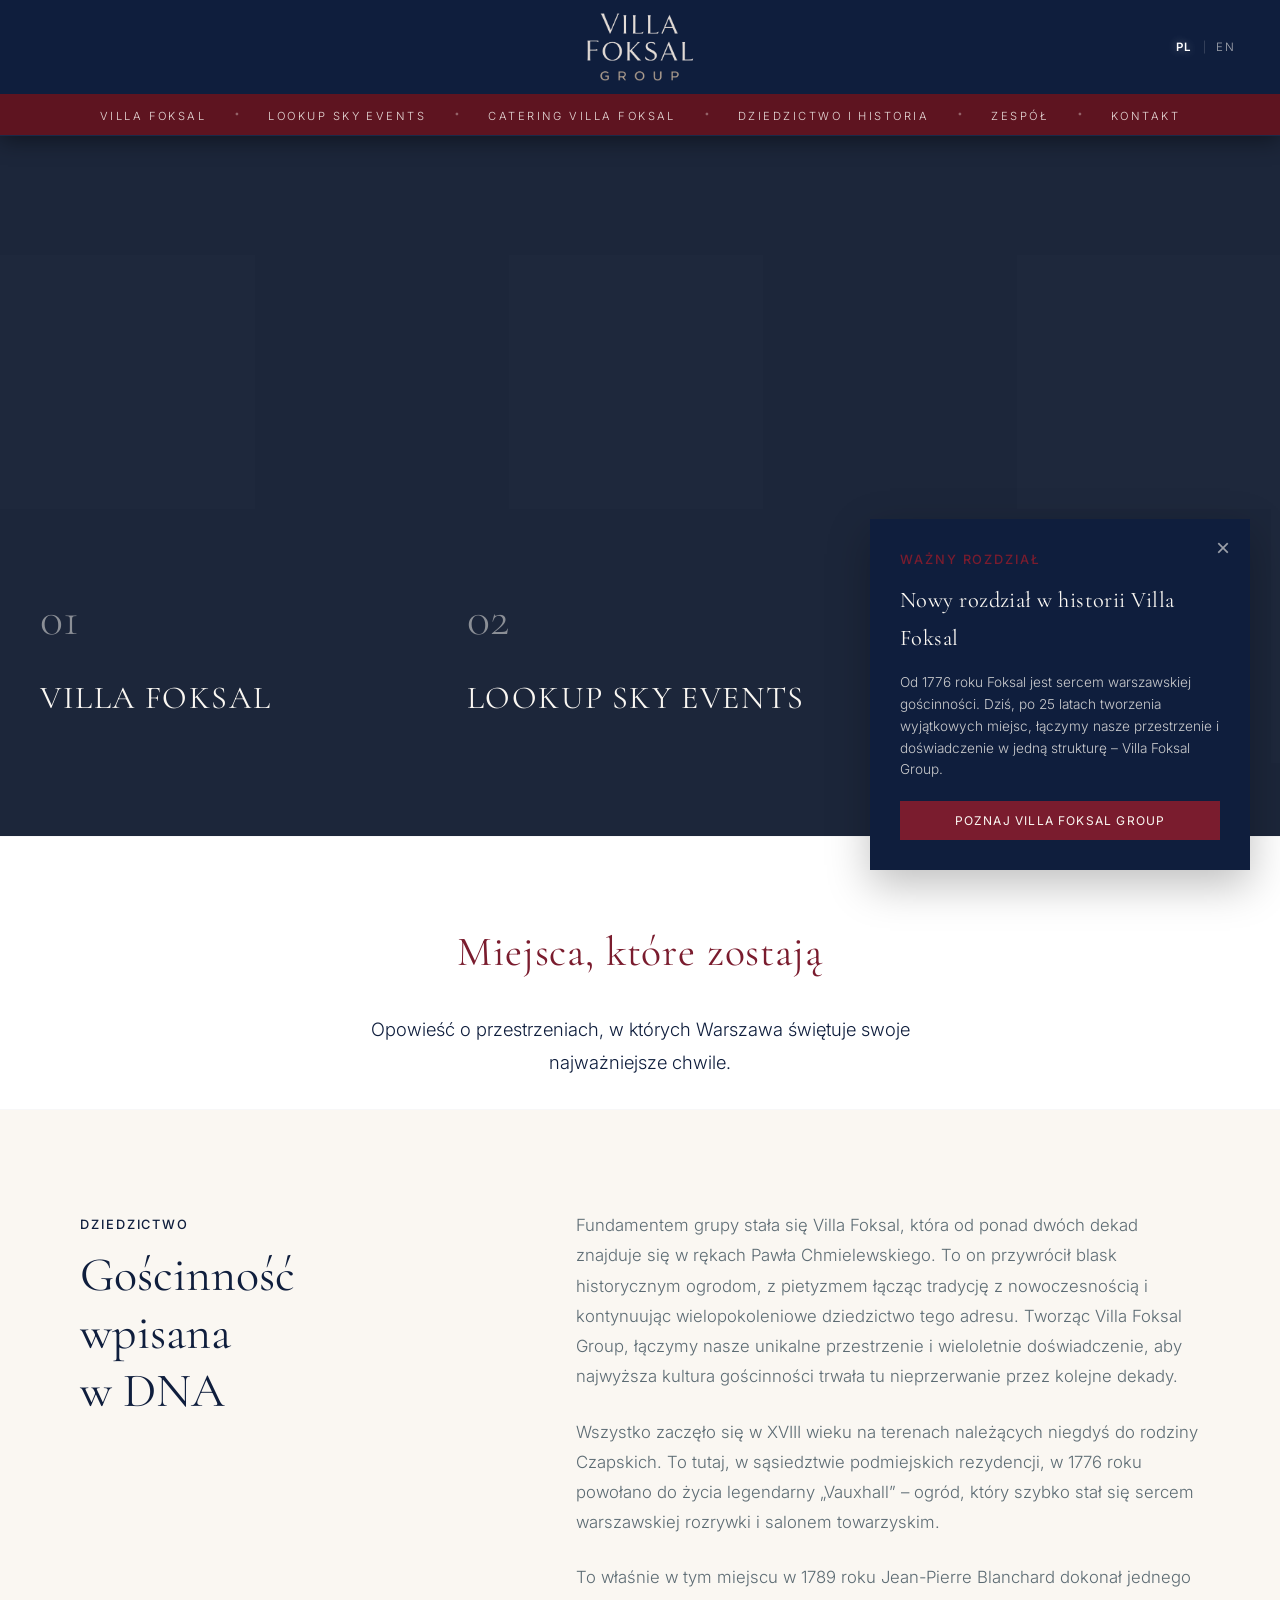
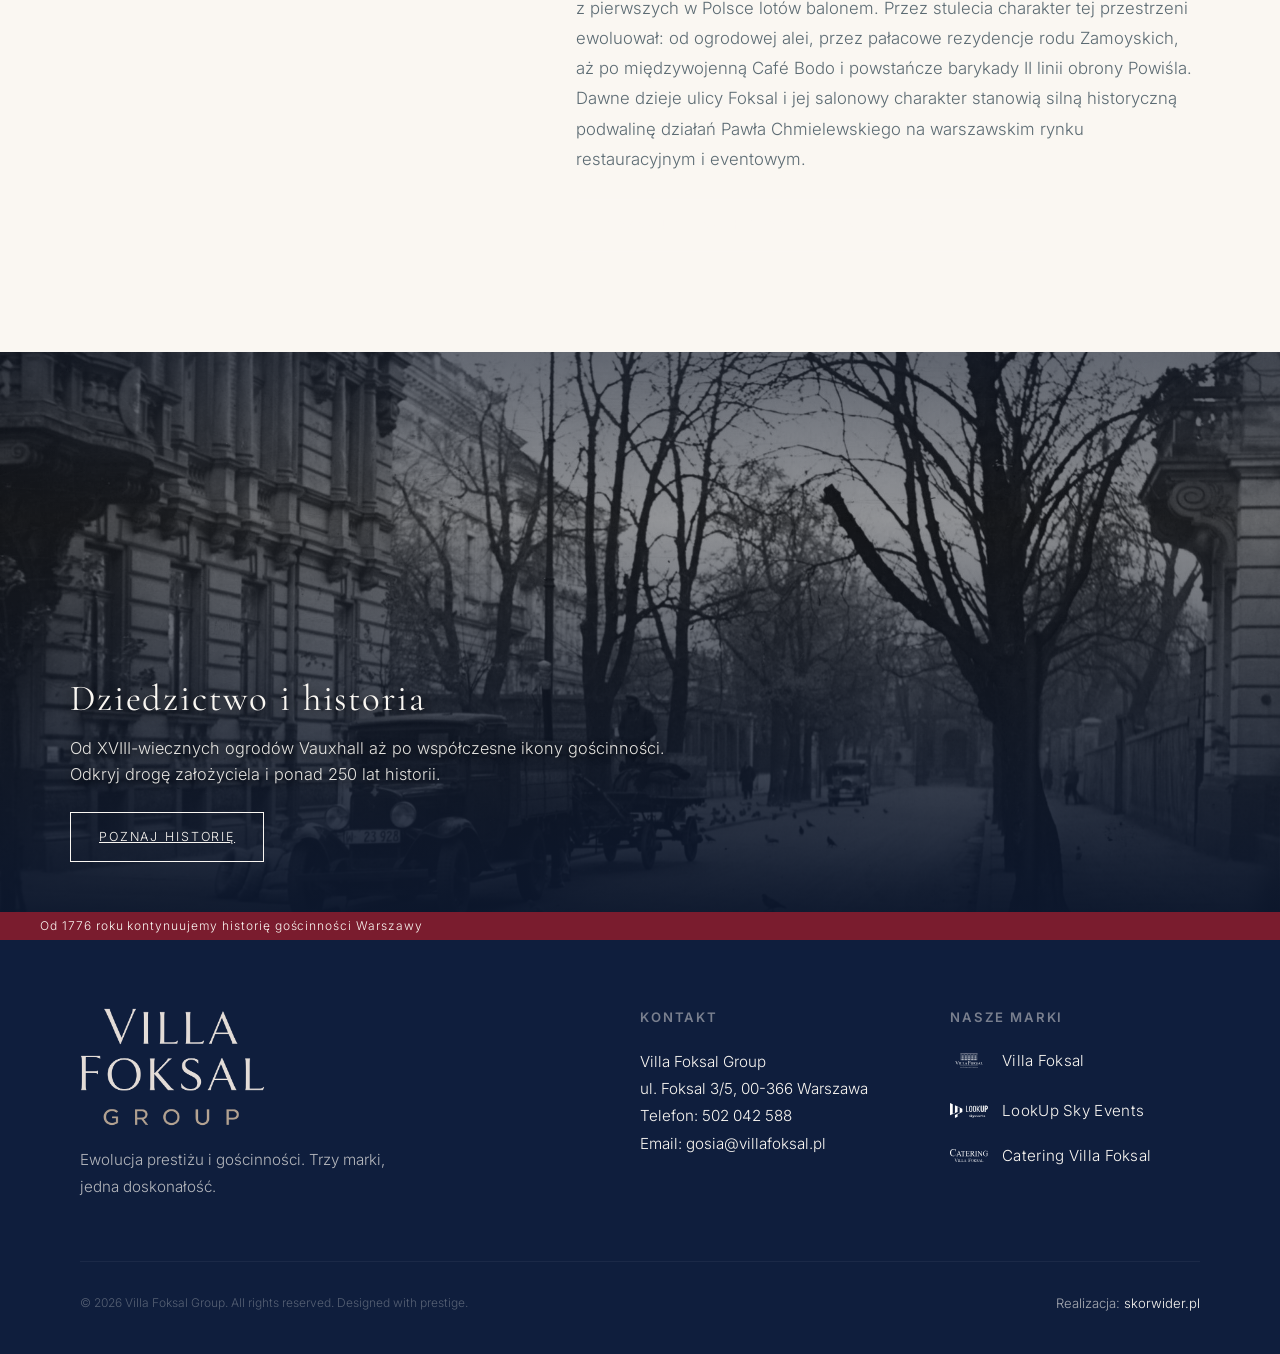
==== commit 38d0d4a8: "Fix: naprawa kodowania unicode (kontynuujemy historię), baner historii - usun 04/Droga zalozyciela, " ====
--- a/index.html
+++ b/index.html
@@ -424,9 +424,9 @@
 <img alt="Ulica Foksal w Warszawie — Dziedzictwo od 1776 roku" class="history-banner-img" decoding="async" loading="lazy" src="assets/na_home_zdjecie_do_top_strony.jpg"/>
 <div class="history-banner-overlay"></div>
 <div class="brand-column-content history-brand-content">
-<span class="brand-num">04</span>
-<h3 class="brand-title serif translation" data-en="HERITAGE &amp; HISTORY<br>FOUNDER'S JOURNEY" data-pl="Dziedzictwo i historia<br>Droga założyciela">Dziedzictwo i historia<br>Droga założyciela</h3>
-<p class="brand-short-desc translation" data-en="From 18th-century Vauxhall gardens to contemporary icons of hospitality. Discover the founder's journey and over 250 years of history." data-pl="Od XVIII-wiecznych ogrodów Vauxhall aż po współczesne ikony gościnności. Odkryj drogę założyciela i ponad 250 lat historii.">Od XVIII-wiecznych ogrodów Vauxhall aż po współczesne ikony gościnności. Odkryj drogę założyciela i ponad 250 lat historii.</p>
+
+<h3 class="brand-title serif translation" data-en="HERITAGE &amp; HISTORY" data-pl="Dziedzictwo i historia">Dziedzictwo i historia</h3>
+<p class="brand-short-desc translation" data-en="From 18th-century Vauxhall gardens to contemporary icons of hospitality.<br>Discover the founder's journey and over 250 years of history." data-pl="Od XVIII-wiecznych ogr&oacute;d&oacute;w Vauxhall a&#380; po wsp&oacute;&#322;czesne ikony go&#347;cinno&#347;ci.<br>Odkryj drog&#281; za&#322;o&#380;yciela i ponad 250 lat historii.">Od XVIII-wiecznych ogrodów Vauxhall aż po współczesne ikony gościnności.<br>Odkryj drogę założyciela i ponad 250 lat historii.</p>
 <a href="#omnie" class="brand-btn translation" data-brand="omnie" data-en="Discover our story" data-pl="Poznaj historię">Poznaj historię</a>
 </div>
 </div>
@@ -1068,7 +1068,7 @@
 <footer class="main-footer" id="kontakt">
 <div class="top-bar">
 <div class="top-bar-content">
-<span class="translation" data-en="Continuing the history of Warsaw's hospitality since 1776" data-pl="Od 1776 roku kontynuujemy histori\u0119 go\u015bcinno\u015bci Warszawy">Od 1776 roku kontynuujemy histori\u0119 go\u015bcinno\u015bci Warszawy</span>
+<span class="translation" data-en="Continuing the history of Warsaw's hospitality since 1776" data-pl="Od 1776 roku kontynuujemy historię gościnności Warszawy">Od 1776 roku kontynuujemy historię gościnności Warszawy</span>
 
 </div>
 </div>
--- a/styles.css
+++ b/styles.css
@@ -1575,8 +1575,8 @@
 
 .overlay-details-grid {
     display: grid;
-    grid-template-columns: 2fr 1fr;
-    gap: 60px;
+    grid-template-columns: 1fr;
+    gap: 0;
 }
 
 .overlay-text h3 {
@@ -2355,14 +2355,14 @@
 
 /* Team grid: full-width bleed inside overlay (overrides overlay-content constraints) */
 .section-team .team-images-comparison {
-    width: 100vw;
-    position: relative;
-    left: 50%;
-    right: 50%;
-    margin-left: -50vw;
-    margin-right: -50vw;
+    width: 100%;
+    max-width: 1400px;
+    margin-left: auto;
+    margin-right: auto;
     margin-top: 60px;
     margin-bottom: 70px;
+    position: static;
+    left: auto;
 }
 
 /* Bottom white breathing room before footer inside team overlay */
@@ -3893,3 +3893,26 @@
 
 
 
+
+
+/* ======================================================
+   OVERLAY OPEN: Granatowa belka znika, zostaje tylko bordo listwa
+   ====================================================== */
+body.overlay-open .header-container {
+    max-height: 0;
+    padding-top: 0 !important;
+    padding-bottom: 0 !important;
+    overflow: hidden;
+    opacity: 0;
+    transition: max-height 0.35s ease, padding 0.35s ease, opacity 0.25s ease;
+}
+
+body:not(.overlay-open) .header-container {
+    max-height: 200px;
+    opacity: 1;
+    transition: max-height 0.35s ease, padding 0.35s ease, opacity 0.3s ease;
+}
+
+body.overlay-open .bordeaux-nav-bar {
+    box-shadow: 0 3px 12px rgba(0,0,0,0.35);
+}
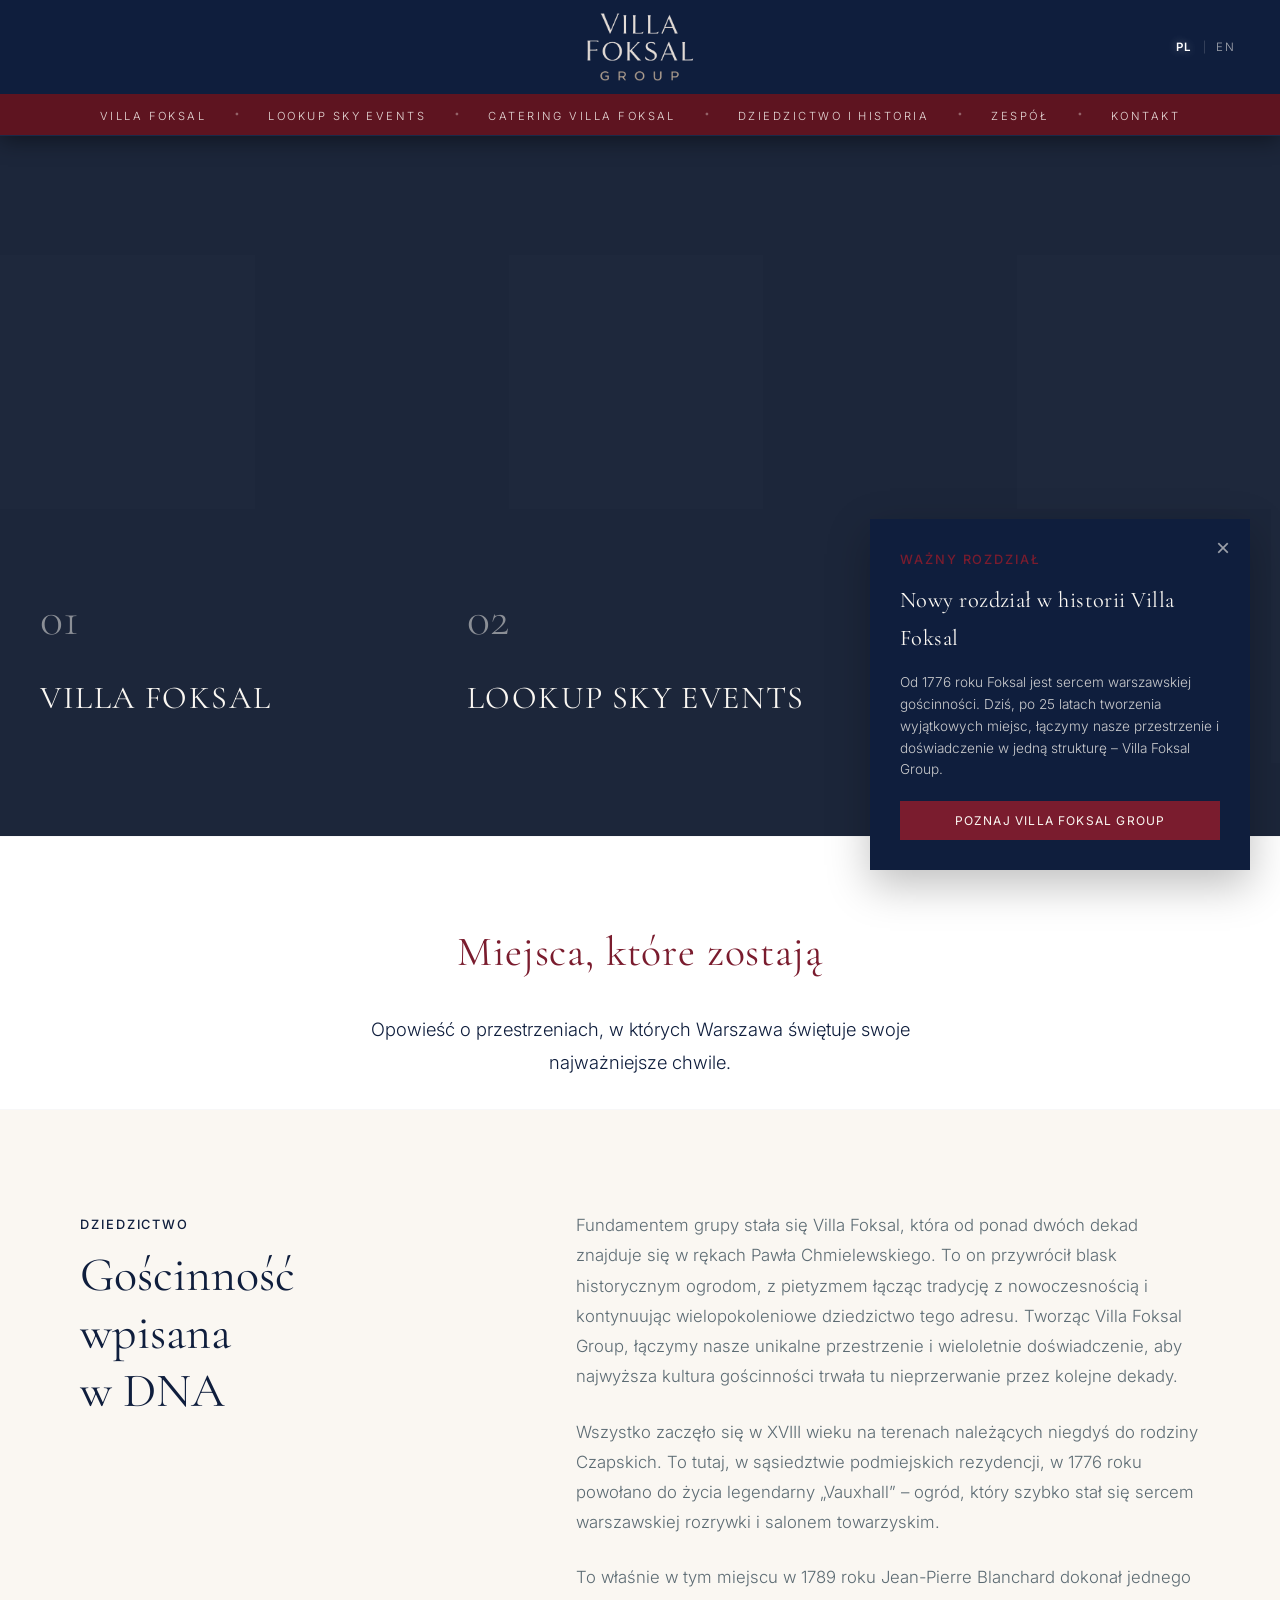
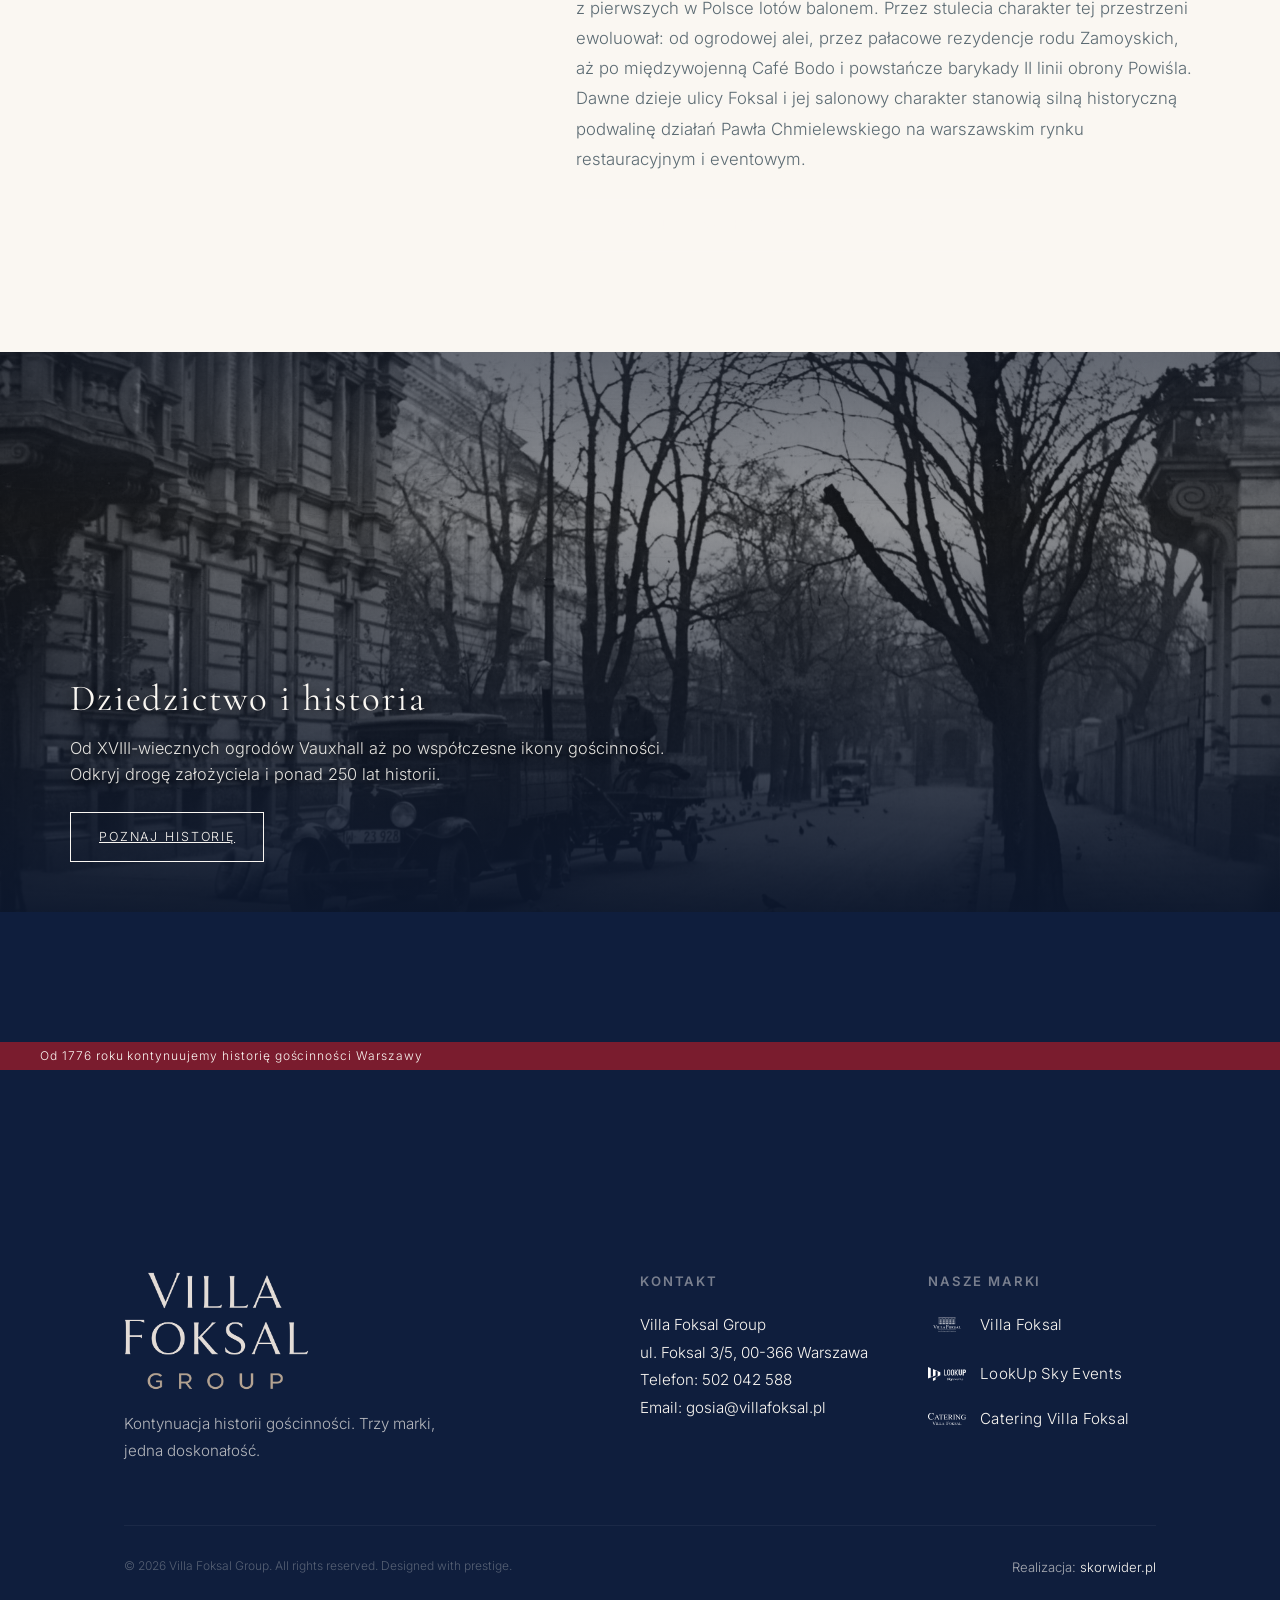
==== commit b4381b0b: "Mobile: burger menu + warstwa bordo + biale pole z haslem - Granatowa belka (64px) z logo wycentrowa" ====
--- a/index.html
+++ b/index.html
@@ -273,7 +273,7 @@
 <!-- FontAwesome for icons -->
 <link href="https://cdnjs.cloudflare.com/ajax/libs/font-awesome/6.4.0/css/all.min.css" rel="stylesheet"/>
 <!-- Custom CSS -->
-<link href="styles.css" rel="stylesheet"/>
+<link href="styles.css?v=1788765052" rel="stylesheet"/>
 </head>
 <body>
 <!-- SEO: Hidden H1 (critical for page ranking, visually integrated with design) -->
@@ -292,10 +292,16 @@
 <span class="separator">|</span>
 <button class="lang-btn lang-btn-en">EN</button>
 </div>
+<!-- Mobile Burger Menu Toggle Button -->
+<button class="mobile-burger-btn" id="mobile-burger-btn" type="button" aria-label="Menu nawigacji" aria-expanded="false">
+    <span class="burger-bar burger-bar-top"></span>
+    <span class="burger-bar burger-bar-mid"></span>
+    <span class="burger-bar burger-bar-bot"></span>
+</button>
 </div>
 </div>
 <!-- Elegant Thin Bordeaux Navigation Bar -->
-<nav class="bordeaux-nav-bar" role="navigation" aria-label="Nawigacja główna">
+<nav class="bordeaux-nav-bar" id="bordeaux-nav-bar" role="navigation" aria-label="Nawigacja główna">
 <div class="bordeaux-nav-container">
 <ul class="bordeaux-nav-list">
 <li>
@@ -337,6 +343,8 @@
 </div>
 </nav>
 </header>
+<!-- Mobile Navigation Backdrop -->
+<div class="mobile-nav-backdrop" id="mobile-nav-backdrop"></div>
 <!-- MAIN CONTENT -->
 <main aria-label="Treść główna Villa Foksal Group" role="main">
 
@@ -434,6 +442,16 @@
 
 <!-- Section: Three Vertical Banners (Portfolio Marek) -->
 
+<!-- MOBILE/TABLET ONLY: Biale pole z haslem - widoczne pod sekcja Historia i Dziedzictwo -->
+<section class="section-mobile-tagline" aria-hidden="false">
+<div class="mobile-tagline-inner">
+<p class="mobile-tagline-text translation"
+   data-pl="Od 1776 roku kontynuujemy historię gościnności Warszawy"
+   data-en="Since 1776 we continue the history of Warsaw’s hospitality">Od 1776 roku kontynuujemy historię gościnności Warszawy</p>
+<div class="mobile-tagline-ornament"></div>
+</div>
+</section>
+
 </main>
 <!-- BRAND DETAIL SUBPAGES (Elegant Overlays) -->
 <!-- Villa Foksal Overlay -->
@@ -855,221 +873,15 @@
 </div>
 </div>
 
-<!-- Dark Navy Overlay Footer (Domknięcie sekcji) -->
-
-</div>
-<!-- O Mnie Overlay -->
-<div class="brand-overlay" id="overlay-omnie">
-<button aria-label="Zamknij" class="close-overlay">× <span class="translation" data-en="Close" data-pl="Zamknij">Zamknij</span></button>
-<div class="overlay-content overlay-omnie-content">
-<!-- Section: About Me (Paweł Chmielewski) -->
-<section class="section-about-me" id="o-mnie" style="padding: 0; background: transparent;">
-<div class="container-narrow text-center" style="max-width: 1000px; margin: 0 auto; padding-top: 40px;">
-<span class="section-subtitle uppercase-spaced translation" data-en="Heritage &amp; History" data-pl="Dziedzictwo i historia">Dziedzictwo i historia</span>
-<h2 class="serif about-me-title translation" data-en="Founder's Journey" data-pl="Droga założyciela">Droga założyciela</h2>
-
-<!-- Main Portrait with Side Photographer Credit -->
-<div class="portrait-image-container">
-<div class="portrait-image-wrapper">
-<img alt="Paweł Chmielewski" class="portrait-img" decoding="async" loading="lazy" src="assets/pawel_chmielewski.png"/>
-<span class="portrait-credit-side translation" data-en="photo: Marek Straszewski" data-pl="zdjęcie: Marek Straszewski">zdjęcie: Marek Straszewski</span>
-</div>
-<p class="portrait-caption">Paweł Chmielewski</p>
-</div>
-
-<div class="biography-heritage-intro translation" data-en="From the 18th-century gardens of Vauxhall to the modern culinary icon of Warsaw. The history of Foksal Street and the passion of Paweł Chmielewski have created an uninterrupted legacy of authentic hospitality." data-pl="Od XVIII-wiecznych ogrodów Vauxhall aż po współczesną ikonę polskiej gastronomii i eventów. Historia ulicy Foksal oraz pasja Pawła Chmielewskiego stworzyły nieprzerwane dziedzictwo autentycznej gościnności.">
-Od XVIII-wiecznych ogrodów Vauxhall aż po współczesną ikonę polskiej gastronomii i eventów. Historia ulicy Foksal oraz pasja Pawła Chmielewskiego stworzyły nieprzerwane dziedzictwo autentycznej gościnności.
-</div>
-<div class="biography-intro serif italic translation" data-en="“Every place I created is a different story, but the same passion for hosting another human being.”" data-pl="„Każde miejsce, które stworzyłem, to inna opowieść, ale ta sama pasja do ugoszczenia drugiego człowieka.”">
-„Każde miejsce, które stworzyłem, to inna opowieść, ale ta sama pasja do ugoszczenia drugiego człowieka.”
-</div>
-
-<!-- Bio Step 1: Lata 90. -->
-<div class="bio-step">
-<div class="bio-text">
-<h4 class="serif bio-year">Lata 90.</h4>
-<h3 class="serif bio-step-heading translation" data-en="The dawn of free market and the scent of burgers" data-pl="Świt wolnego rynku i zapach burgerów">Świt wolnego rynku i zapach burgerów</h3>
-<p class="translation" data-en="At the beginning of the 90s, when the free market was being born in Poland, Warsaw pulsed with a new, raw energy. On Marszałkowska Street, we opened the fast-service bar 'Quick' — recognized by critics as the best hamburger bar in the capital — and the pub 'That's it' located on the floor above. With the band Walk Away playing in the background, authentic Irish Guinness on tap, and the aroma of baked jacket potatoes. We created an authentic British atmosphere where the emerging Warsaw business class and journalists spent entire evenings." data-pl="Na początku lat 90., kiedy w Polsce rodził się wolny rynek, Warszawa tętniła nową, surową energią. Przy ul. Marszałkowskiej otworzyliśmy bar szybkiej obsługi „Quick” — przez krytyków uznany za najlepszy bar hamburgerowy w stolicy — oraz mieszczący się piętro wyżej pub „That's it”. Zespół Walk Away grający w tle, prawdziwy irlandzki Guinness z kranu i zapach pieczonych w węglowym piecu ziemniaków z farszem. Stworzyliśmy autentyczny, brytyjski klimat, w którym rodząca się warszawska klasa biznesu i dziennikarze spędzali całe wieczory.">
-    Na początku lat 90., kiedy w Polsce rodził się wolny rynek, Warszawa tętniła nową, surową energią. Przy ul. Marszałkowskiej otworzyliśmy bar szybkiej obsługi „Quick” — przez krytyków uznany za najlepszy bar hamburgerowy w stolicy — oraz mieszczący się piętro wyżej pub „That's it”. Zespół Walk Away grający w tle, prawdziwy irlandzki Guinness z kranu i zapach pieczonych w węglowym piecu ziemniaków z farszem. Stworzyliśmy autentyczny, brytyjski klimat, w którym rodząca się warszawska klasa biznesu i dziennikarze spędzali całe wieczory.
-</p>
-</div>
-<div class="bio-gallery">
-<div class="bio-gallery-item">
-<div class="bio-gallery-image-wrapper">
-<img alt="Pub That's it na ulicy Marszałkowskiej" class="bio-press-img" decoding="async" loading="lazy" src="assets/bio_pub_thats_it.jpg"/>
-</div>
-<div class="bio-press-card">
-<div class="bio-press-card-title uppercase-spaced translation" data-en="NEW PUB" data-pl="Nowy pub">Nowy pub</div>
-<div class="bio-press-card-date">1990</div>
-<div class="bio-press-card-quote italic translation" data-en="„That's it on Marszałkowska Street with Walk Away playing in the background was an atmosphere straight out of a British pub...”" data-pl="„That's it przy Marszałkowskiej z zespołem Walk Away grającym w tle to atmosfera rodem z brytyjskiego pubu...”">„That's it przy Marszałkowskiej z zespołem Walk Away grającym w tle to atmosfera rodem z brytyjskiego pubu...”</div>
-</div>
-</div>
-<div class="bio-gallery-pair">
-<div class="bio-gallery-item">
-<div class="bio-gallery-image-wrapper">
-<img alt="Hamburgera czar – Bar Quick" class="bio-press-img" decoding="async" loading="lazy" src="assets/bio_hamburgera_czar.jpg"/>
-</div>
-<div class="bio-press-card">
-<div class="bio-press-card-title uppercase-spaced translation" data-en="HAMBURGER'S CHARM" data-pl="Hamburgera czar">Hamburgera czar</div>
-<div class="bio-press-card-date">1990</div>
-<div class="bio-press-card-quote italic translation" data-en="“Bar Quick is a true revelation and the best burger bar in the capital...”" data-pl="„Bar Quick to prawdziwa rewelacja i najlepszy w stolicy bar hamburgerowy...”">„Bar Quick to prawdziwa rewelacja i najlepszy w stolicy bar hamburgerowy...”</div>
-</div>
-</div>
-<div class="bio-gallery-item">
-<div class="bio-gallery-image-wrapper">
-<img alt="Paweł Chmielewski i pierwsza burgerownia w Warszawie" class="bio-press-img" decoding="async" loading="lazy" src="assets/bio_pawel_pierwsza_burgerownia.jpg"/>
-</div>
-<div class="bio-press-card">
-<div class="bio-press-card-title uppercase-spaced translation" data-en="BAR QUICK • 1990" data-pl="Bar Quick • 1990">Bar Quick • 1990</div>
-<div class="bio-press-card-date">1990</div>
-<div class="bio-press-card-quote italic translation" data-en="“Paweł Chmielewski and the first burger bar in Warsaw...”" data-pl="„Paweł Chmielewski i pierwsza burgerownia w Warszawie...”">„Paweł Chmielewski i pierwsza burgerownia w Warszawie...”</div>
-</div>
-</div>
-</div>
-</div>
-</div>
-
-<!-- Bio Step 2: 1996 - Zachęta -->
-<div class="bio-step">
-<div class="bio-text">
-<h4 class="serif bio-year">1996</h4>
-<h3 class="serif bio-step-heading translation" data-en="The taste of art in Zachęta basements" data-pl="Smak sztuki w piwnicach Zachęty">Smak sztuki w piwnicach Zachęty</h3>
-<p class="translation" data-en="The next bold step was the collision of gastronomy with contemporary art. Together with the director of the 'Zachęta' National Gallery of Art, Anda Rottenberg, we decided to give a second life to the former basement storage room. Transformed into an elegant restaurant, the lower 'Zachęta' attracted Warsaw's artistic bohemia and the world of international business. The grand opening with oysters and champagne, chaired by Ryszard Horowitz, set a new standard of prestige in the capital." data-pl="Kolejnym odważnym krokiem było zderzenie gastronomii ze sztuką współczesną. Wspólnie z dyrektor Narodowej Galerii Sztuki „Zachęta”, Andą Rottenberg, postanowiliśmy dać drugie życie dawnej piwnicznej rupieciarni. Przekształcona w elegancką restaurację, dolna „Zachęta” przyciągnęła warszawską bohemę artystyczną i świat międzynarodowego biznesu. Wielkie otwarcie z ostrygami i szampanem pod przewodnictwem Ryszarda Horowitza wyznaczyło nowy standard prestiżu w stolicy.">
-    Kolejnym odważnym krokiem było zderzenie gastronomii ze sztuką współczesną. Wspólnie z dyrektor Narodowej Galerii Sztuki „Zachęta”, Andą Rottenberg, postanowiliśmy dać drugie życie dawnej piwnicznej rupieciarni. Przekształcona w elegancką restaurację, dolna „Zachęta” przyciągnęła warszawską bohemę artystyczną i świat międzynarodowego biznesu. Wielkie otwarcie z ostrygami i szampanem pod przewodnictwem Ryszarda Horowitza wyznaczyło nowy standard prestiżu w stolicy.
-</p>
-</div>
-<div class="bio-gallery single">
-<div class="bio-gallery-item">
-<div class="bio-gallery-image-wrapper">
-<img alt="Smak Zachęty, magazyn PANI" class="bio-press-img" decoding="async" loading="lazy" src="assets/bio_smak_zachety.jpg"/>
-</div>
-<div class="bio-press-card">
-<div class="bio-press-card-title uppercase-spaced translation" data-en="TASTE OF ZACHĘTA" data-pl="Smak Zachęty">Smak Zachęty</div>
-<div class="bio-press-card-date">1996</div>
-<div class="bio-press-card-quote italic translation" data-en="„The basement transformed from Cinderella into an elegant restaurant. Lower Zachęta attracts art bohemia and business...”" data-pl="„Piwnica zmieniła się z Kopciuszka w elegancką restaurację. Dolna Zachęta przyciąga bohemę artystyczną i świat biznesu...”">„Piwnica zmieniła się z Kopciuszka w elegancką restaurację. Dolna Zachęta przyciąga bohemę artystyczną i świat biznesu...”</div>
-</div>
-</div>
-</div>
-</div>
-
-<!-- Bio Step 3: 1999 - Villa Foksal -->
-<div class="bio-step">
-<div class="bio-text">
-<h4 class="serif bio-year">1999</h4>
-<h3 class="serif bio-step-heading translation" data-en="Villa Foksal — From Iconic Restaurant to Event Icon" data-pl="Villa Foksal – od kultowej restauracji do ikony wydarzeń">Villa Foksal – od kultowej restauracji do ikony wydarzeń</h3>
-<p class="translation" data-en="In 1999, Villa Foksal was born. Transforming the ground floor of the historic Journalist's House on Foksal Street, we created a destination that swiftly became the cultural salon of Warsaw and one of the capital's premier fine-dining landmarks. For years, it welcomed luminaries from culture, media, and diplomacy. Over the past 15 years, Villa Foksal has thoughtfully evolved into an exclusive private hire estate — today standing as a prestigious sanctuary for galas, banquets, summits, and bespoke private celebrations, all powered by our own signature catering operation, Catering Villa Foksal." data-pl="W 1999 roku narodziła się Villa Foksal. Przejmując parter dawnego Domu Dziennikarza przy ul. Foksal, stworzyliśmy miejsce, które błyskawicznie stało się salonem towarzyskim Warszawy i jedną z najbardziej cenionych restauracji fine dining w stolicy. Przez lata gościliśmy wybitne postaci ze świata kultury, mediów i dyplomacji. Ostatnie 15 lat to świadoma ewolucja w stronę ekskluzywnego miejsca na wynajem — dziś to prestiżowa przestrzeń na gale, bankiety, konferencje oraz wyjątkowe uroczystości prywatne, realizowane w oparciu o własne, bezkompromisowe zaplecze kulinarne Catering Villa Foksal.">
-    W 1999 roku narodziła się Villa Foksal. Przejmując parter dawnego Domu Dziennikarza przy ul. Foksal, stworzyliśmy miejsce, które błyskawicznie stało się salonem towarzyskim Warszawy i jedną z najbardziej cenionych restauracji fine dining w stolicy. Przez lata gościliśmy wybitne postaci ze świata kultury, mediów i dyplomacji. Ostatnie 15 lat to świadoma ewolucja w stronę ekskluzywnego miejsca na wynajem — dziś to prestiżowa przestrzeń na gale, bankiety, konferencje oraz wyjątkowe uroczystości prywatne, realizowane w oparciu o własne, bezkompromisowe zaplecze kulinarne Catering Villa Foksal.
-</p>
-</div>
-<div class="bio-gallery single">
-<div class="bio-gallery-item">
-<div class="bio-gallery-image-wrapper">
-<img alt="Świetny adres, Magazyn PANI" class="bio-press-img" decoding="async" loading="lazy" src="assets/bio_swietny_adres.jpg"/>
-</div>
-<div class="bio-press-card">
-<div class="bio-press-card-title uppercase-spaced translation" data-en="GREAT ADDRESS" data-pl="Świetny adres">Świetny adres</div>
-<div class="bio-press-card-date">1999</div>
-<div class="bio-press-card-quote italic translation" data-en="„Columns and a fountain from the set of the film Quo Vadis appeared in the garden. This place united the worlds of media, politics and business...”" data-pl="„W ogrodzie pojawiły się kolumny i fontanna z planu filmu Quo Vadis. To miejsce połączyło światy mediów, polityki i biznesu...”">„W ogrodzie pojawiły się kolumny i fontanna z planu filmu Quo Vadis. To miejsce połączyło światy mediów, polityki i biznesu...”</div>
-</div>
-</div>
-</div>
-</div>
-
-<!-- Bio Step 4: 2015 - Catering Villa Foksal -->
-<div class="bio-step">
-<div class="bio-text">
-<h4 class="serif bio-year">2015</h4>
-<h3 class="serif bio-step-heading translation" data-en="Catering Villa Foksal — Art of Hospitality Beyond Borders" data-pl="Catering Villa Foksal – kunszt gościnności bez granic">Catering Villa Foksal – kunszt gościnności bez granic</h3>
-<p class="translation" data-en="In 2015, the natural progression of our growth led to the launch of our dedicated brand, Catering Villa Foksal. We translated our culinary artistry, decades of expertise, and impeccable service standards far beyond the walls of our Foksal estate. Our catering seamlessly complements our venue portfolio — delivering bespoke, flawless execution anywhere in Poland, from private residences to grand congress arenas. We also take immense pride in orchestrating high-level international projects, including premier hospitality for foreign delegations at the World Economic Forum in Davos 2026." data-pl="W 2015 roku naturalnym krokiem w rozwoju było powołanie wyspecjalizowanej marki Catering Villa Foksal. Przenieśliśmy naszą mistrzowską kuchnię, wieloletnie know-how i najwyższą kulturę serwisu poza mury rezydencji przy Foksal. Catering stanowi idealne dopełnienie oferty naszych przestrzeni stacjonarnych — z pełnym profesjonalizmem organizujemy wydarzenia w dowolnie wybranym miejscu w całej Polsce, od prywatnych posiadłości po wielotysiączne hale targowe. Z dumą realizujemy także prestiżowe projekty międzynarodowe, w tym obsługę zagranicznych delegacji podczas Światowego Forum Ekonomicznego w Davos 2026.">
-    W 2015 roku naturalnym krokiem w rozwoju było powołanie wyspecjalizowanej marki Catering Villa Foksal. Przenieśliśmy naszą mistrzowską kuchnię, wieloletnie know-how i najwyższą kulturę serwisu poza mury rezydencji przy Foksal. Catering stanowi idealne dopełnienie oferty naszych przestrzeni stacjonarnych — z pełnym profesjonalizmem organizujemy wydarzenia w dowolnie wybranym miejscu w całej Polsce, od prywatnych posiadłości po wielotysiączne hale targowe. Z dumą realizujemy także prestiżowe projekty międzynarodowe, w tym obsługę zagranicznych delegacji podczas Światowego Forum Ekonomicznego w Davos 2026.
-</p>
-</div>
-<div class="bio-gallery single">
-<div class="bio-gallery-item">
-<div class="bio-gallery-image-wrapper">
-<img alt="Catering Villa Foksal" class="bio-press-img" decoding="async" loading="lazy" src="assets/catering_van.jpg"/>
-</div>
-<div class="bio-press-card">
-<div class="bio-press-card-title uppercase-spaced translation" data-en="BESPOKE CATERING" data-pl="Autorski catering">Autorski catering</div>
-<div class="bio-press-card-date">2015</div>
-<div class="bio-press-card-quote italic translation" data-en="„Culinary artistry, bespoke menus and uncompromising hospitality standards across Poland and worldwide...”" data-pl="„Kunszt kulinarny, autorskie menu i bezkompromisowa jakość serwisu w dowolnym miejscu w Polsce i na świecie...”">„Kunszt kulinarny, autorskie menu i bezkompromisowa jakość serwisu w dowolnym miejscu w Polsce i na świecie...”</div>
-</div>
-</div>
-</div>
-</div>
-
-<!-- Bio Step 5: 2023 - LookUp Sky Events -->
-<div class="bio-step">
-<div class="bio-text">
-<h4 class="serif bio-year">2023</h4>
-<h3 class="serif bio-step-heading translation" data-en="LookUp Sky Events — A Venue in the Clouds of New Warsaw" data-pl="LookUp Sky Events – przestrzeń w chmurach nowej Warszawy">LookUp Sky Events – przestrzeń w chmurach nowej Warszawy</h3>
-<p class="translation" data-en="In 2023, we looked to the horizon and unveiled LookUp Sky Events — a breathtaking event venue situated on the 41st and 42nd floors of the Skyliner tower, 190 meters above ground. Featuring a striking 16-meter-high viewing volume with panoramic vistas across the capital, LookUp captivated global critics, winning the prestigious Restaurant & Bar Design Awards in London and an HD Awards nomination in New York. LookUp stands as the definitive address for visionary summits, corporate launches, and world-class celebrations." data-pl="W 2023 roku spojrzeliśmy w niebo, otwierając LookUp Sky Events — spektakularne centrum eventowe na 41. i 42. piętrze wieżowca Skyliner, 190 metrów nad ziemią. Nowoczesna, 16-metrowa przestrzeń widokowa z panoramicznym widokiem na stolicę zachwyciła międzynarodowe jury, zdobywając główną nagrodę Restaurant & Bar Design Awards w Londynie oraz prestiżową nominację do HD Awards w Nowym Jorku. LookUp to synonim ultranowoczesnych konferencji, premier biznesowych i bankietów z najwyższej światowej półki.">
-    W 2023 roku spojrzeliśmy w niebo, otwierając LookUp Sky Events — spektakularne centrum eventowe na 41. i 42. piętrze wieżowca Skyliner, 190 metrów nad ziemią. Nowoczesna, 16-metrowa przestrzeń widokowa z panoramicznym widokiem na stolicę zachwyciła międzynarodowe jury, zdobywając główną nagrodę Restaurant & Bar Design Awards w Londynie oraz prestiżową nominację do HD Awards w Nowym Jorku. LookUp to synonim ultranowoczesnych konferencji, premier biznesowych i bankietów z najwyższej światowej półki.
-</p>
-</div>
-<div class="bio-gallery single">
-<div class="bio-gallery-item">
-<div class="bio-gallery-image-wrapper">
-<img alt="LookUp Sky Events — Architektura wnętrza" class="bio-press-img" decoding="async" loading="lazy" src="assets/lookup_architektura.jpg"/>
-</div>
-<div class="bio-press-card">
-<div class="bio-press-card-title uppercase-spaced translation" data-en="LOOKUP SKY EVENTS" data-pl="LookUp Sky Events">LookUp Sky Events</div>
-<div class="bio-press-card-date">2023</div>
-<div class="bio-press-card-quote italic translation" data-en="„A modern event space 160 meters above ground — spectacular panorama and award-winning interior architecture...”" data-pl="„Nowoczesna przestrzeń 160 metrów nad ziemią — spektakularna panorama stolicy i nagradzana architektura wnętrz...”">„Nowoczesna przestrzeń 160 metrów nad ziemią — spektakularna panorama stolicy i nagradzana architektura wnętrz...”</div>
-</div>
-</div>
-</div>
-</div>
-
-<!-- Bio Step 6: Dziś - Klamra zamykająca sekcję -->
-<div class="bio-step">
-<div class="bio-text">
-<h4 class="serif bio-year translation" data-en="Today" data-pl="Dziś">Dziś</h4>
-<h3 class="serif bio-step-heading translation" data-en="Evolution of Prestige: Villa Foksal Group" data-pl="Ewolucja prestiżu: Villa Foksal Group">Ewolucja prestiżu: Villa Foksal Group</h3>
-<p class="translation" data-en="Today, after nearly a quarter of a century of success, we are entering the next stage. The creation of Villa Foksal Group is the consolidation of our experiences to satisfy the needs of the most demanding clients even more precisely. Villa Foksal, the modern LookUp 160 meters in the clouds, and our signature catering are today one team under a common sky, guaranteeing the same uncompromising quality." data-pl="Dziś, po blisko ŝwierćwieczu sukcesów, wchodzimy w kolejny etap. Powstanie Villa Foksal Group to scalenie naszych doświadczeń, aby jeszcze precyzyjniej zaspokoić potrzeby najbardziej wymagających klientów. Villa Foksal, nowoczesny LookUp 160 metrów w chmurach oraz nasz autorski catering są dziś jedną drużyną pod wspólnym niebem, gwarantując tę samą bezkompromisową jakość.">
-    Dziś, po blisko ŝwierćwieczu sukcesów, wchodzimy w kolejny etap. Powstanie Villa Foksal Group to scalenie naszych doświadczeń, aby jeszcze precyzyjniej zaspokoić potrzeby najbardziej wymagających klientów. Villa Foksal, nowoczesny LookUp 160 metrów w chmurach oraz nasz autorski catering są dziś jedną drużyną pod wspólnym niebem, gwarantując tę samą bezkompromisową jakość.
-</p>
-</div>
-<div class="bio-gallery single">
-<div class="bio-gallery-item">
-<div class="bio-gallery-image-wrapper">
-<img alt="Villa Foksal Group — Ewolucja Prestiżu" class="bio-press-img" decoding="async" loading="lazy" src="assets/villa_foksal_group_book.png"/>
-</div>
-<div class="bio-press-card">
-<div class="bio-press-card-title uppercase-spaced translation" data-en="VILLA FOKSAL GROUP" data-pl="Villa Foksal Group">Villa Foksal Group</div>
-<div class="bio-press-card-date translation" data-en="Today" data-pl="Dziś">Dziś</div>
-<div class="bio-press-card-quote italic translation" data-en="„Consolidation of a quarter-century of expertise, culinary mastery, and passion into a single prestigious hospitality group...”" data-pl="„Scalenie blisko ŝwierćwiecza doświadczeń, pasji i trzech unikalnych marek w jedną synergiczną całość pod wspólnym niebem...”">„Scalenie blisko ŝwierćwiecza doświadczeń, pasji i trzech unikalnych marek w jedną synergiczną całość pod wspólnym niebem...”</div>
-</div>
-</div>
-</div>
-</div>
-
-
-
-</div> <!-- Close container-narrow -->
-</section> <!-- Close section-about-me -->
-</div> <!-- Close overlay-omnie-content -->
-<!-- Dark Navy Overlay Footer (Domknięcie sekcji) -->
-</div>
-<!-- Group Launch Pop-up -->
-<div class="info-popup" id="info-popup">
-<div class="info-popup-content">
-<button aria-label="Close announcement" class="close-popup" id="close-popup-btn">×</button>
-<span class="popup-tag uppercase-spaced translation" data-en="Important Chapter" data-pl="Ważny rozdział">Ważny rozdział</span>
-<h3 class="serif translation" data-en="A new chapter in the history of Villa Foksal" data-pl="Nowy rozdział w historii Villa Foksal">Nowy rozdział w historii Villa Foksal</h3>
-<p class="translation" data-en="Since 1776, Foksal has been the heart of Warsaw's hospitality. Today, after 25 years of creating unique places, we combine our spaces and experience into one structure — Villa Foksal Group." data-pl="Od 1776 roku Foksal jest sercem warszawskiej gościnności. Dziś, po 25 latach tworzenia wyjątkowych miejsc, łączymy nasze przestrzenie i doświadczenie w jedną strukturę – Villa Foksal Group.">
-                Od 1776 roku Foksal jest sercem warszawskiej gościnności. Dziś, po 25 latach tworzenia wyjątkowych miejsc, łączymy nasze przestrzenie i doświadczenie w jedną strukturę – Villa Foksal Group.
-            </p>
-<button class="popup-cta-btn translation" data-en="Discover Villa Foksal Group" data-pl="Poznaj Villa Foksal Group" id="popup-cta">Poznaj Villa Foksal Group</button>
-</div>
-</div>
-<!-- FOOTER / CONTACT -->
-<!-- Dark Navy Overlay Footer (Domknięcie sekcji) -->
-<footer class="main-footer" id="kontakt">
+
+<!-- Pasek margines światła nad stopką -->
+<div class="team-footer-light-bar"></div>
+
+<!-- Dark Navy Overlay Footer (Domknięcie sekcji Zespół) -->
+<footer class="main-footer overlay-footer">
 <div class="top-bar">
 <div class="top-bar-content">
 <span class="translation" data-en="Continuing the history of Warsaw's hospitality since 1776" data-pl="Od 1776 roku kontynuujemy historię gościnności Warszawy">Od 1776 roku kontynuujemy historię gościnności Warszawy</span>
-
 </div>
 </div>
 <div class="container">
@@ -1078,7 +890,7 @@
 <div class="footer-logo">
 <img alt="Villa Foksal Group Logo" class="logo-svg logo-vfg-new" decoding="async" loading="lazy" src="assets/logo_vfg_transparent.png"/>
 </div>
-<p class="translation" data-en="Evolution of prestige and hospitality. Three brands, one excellence." data-pl="Ewolucja prestiżu i gościnności. Trzy marki, jedna doskonałość.">Ewolucja prestiżu i gościnności. Trzy marki, jedna doskonałość.</p>
+<p class="translation" data-en="A continuation of the history of hospitality. Three brands, one excellence." data-pl="Kontynuacja historii gościnności. Trzy marki, jedna doskonałość.">Kontynuacja historii gościnności. Trzy marki, jedna doskonałość.</p>
 </div>
 <div class="footer-col">
 <h4 class="uppercase-spaced translation" data-en="Contact" data-pl="Kontakt">Kontakt</h4>
@@ -1122,6 +934,272 @@
 </div>
 </div>
 </footer>
+
+</div>
+<!-- O Mnie Overlay -->
+<div class="brand-overlay" id="overlay-omnie">
+<button aria-label="Zamknij" class="close-overlay">× <span class="translation" data-en="Close" data-pl="Zamknij">Zamknij</span></button>
+<div class="overlay-content overlay-omnie-content">
+<!-- Section: About Me (Paweł Chmielewski) -->
+<section class="section-about-me" id="o-mnie" style="padding: 0; background: transparent;">
+<div class="container-narrow text-center" style="max-width: 1000px; margin: 0 auto; padding-top: 40px;">
+<span class="section-subtitle uppercase-spaced translation" data-en="Heritage &amp; History" data-pl="Dziedzictwo i historia">Dziedzictwo i historia</span>
+<h2 class="serif about-me-title translation" data-en="Founder's Journey" data-pl="Droga założyciela">Droga założyciela</h2>
+
+<!-- Main Portrait with Side Photographer Credit -->
+<div class="portrait-image-container">
+<div class="portrait-image-wrapper">
+<img alt="Paweł Chmielewski" class="portrait-img" decoding="async" loading="lazy" src="assets/pawel_chmielewski.png"/>
+<span class="portrait-credit-side translation" data-en="photo: Marek Straszewski" data-pl="zdjęcie: Marek Straszewski">zdjęcie: Marek Straszewski</span>
+</div>
+<p class="portrait-caption">Paweł Chmielewski</p>
+</div>
+
+<div class="biography-heritage-intro translation" data-en="From the 18th-century gardens of Vauxhall to the modern culinary icon of Warsaw. The history of Foksal Street and the passion of Paweł Chmielewski have created an uninterrupted legacy of authentic hospitality." data-pl="Od XVIII-wiecznych ogrodów Vauxhall aż po współczesną ikonę polskiej gastronomii i eventów. Historia ulicy Foksal oraz pasja Pawła Chmielewskiego stworzyły nieprzerwane dziedzictwo autentycznej gościnności.">
+Od XVIII-wiecznych ogrodów Vauxhall aż po współczesną ikonę polskiej gastronomii i eventów. Historia ulicy Foksal oraz pasja Pawła Chmielewskiego stworzyły nieprzerwane dziedzictwo autentycznej gościnności.
+</div>
+<div class="biography-intro serif italic translation" data-en="“Every place I created is a different story, but the same passion for hosting another human being.”" data-pl="„Każde miejsce, które stworzyłem, to inna opowieść, ale ta sama pasja do ugoszczenia drugiego człowieka.”">
+„Każde miejsce, które stworzyłem, to inna opowieść, ale ta sama pasja do ugoszczenia drugiego człowieka.”
+</div>
+
+<!-- Bio Step 1: Lata 90. -->
+<div class="bio-step">
+<div class="bio-text">
+<h4 class="serif bio-year">Lata 90.</h4>
+<h3 class="serif bio-step-heading translation" data-en="The dawn of free market and the scent of burgers" data-pl="Świt wolnego rynku i zapach burgerów">Świt wolnego rynku i zapach burgerów</h3>
+<p class="translation" data-en="At the beginning of the 90s, when the free market was being born in Poland, Warsaw pulsed with a new, raw energy. On Marszałkowska Street, we opened the fast-service bar 'Quick' — recognized by critics as the best hamburger bar in the capital — and the pub 'That's it' located on the floor above. With the band Walk Away playing in the background, authentic Irish Guinness on tap, and the aroma of baked jacket potatoes. We created an authentic British atmosphere where the emerging Warsaw business class and journalists spent entire evenings." data-pl="Na początku lat 90., kiedy w Polsce rodził się wolny rynek, Warszawa tętniła nową, surową energią. Przy ul. Marszałkowskiej otworzyliśmy bar szybkiej obsługi „Quick” — przez krytyków uznany za najlepszy bar hamburgerowy w stolicy — oraz mieszczący się piętro wyżej pub „That's it”. Zespół Walk Away grający w tle, prawdziwy irlandzki Guinness z kranu i zapach pieczonych w węglowym piecu ziemniaków z farszem. Stworzyliśmy autentyczny, brytyjski klimat, w którym rodząca się warszawska klasa biznesu i dziennikarze spędzali całe wieczory.">
+    Na początku lat 90., kiedy w Polsce rodził się wolny rynek, Warszawa tętniła nową, surową energią. Przy ul. Marszałkowskiej otworzyliśmy bar szybkiej obsługi „Quick” — przez krytyków uznany za najlepszy bar hamburgerowy w stolicy — oraz mieszczący się piętro wyżej pub „That's it”. Zespół Walk Away grający w tle, prawdziwy irlandzki Guinness z kranu i zapach pieczonych w węglowym piecu ziemniaków z farszem. Stworzyliśmy autentyczny, brytyjski klimat, w którym rodząca się warszawska klasa biznesu i dziennikarze spędzali całe wieczory.
+</p>
+</div>
+<div class="bio-gallery">
+<div class="bio-gallery-item">
+<div class="bio-gallery-image-wrapper">
+<img alt="Pub That's it na ulicy Marszałkowskiej" class="bio-press-img" decoding="async" loading="lazy" src="assets/bio_pub_thats_it.jpg"/>
+</div>
+<div class="bio-press-card">
+<div class="bio-press-card-title uppercase-spaced translation" data-en="NEW PUB" data-pl="Nowy pub">Nowy pub</div>
+<div class="bio-press-card-date">1990</div>
+<div class="bio-press-card-quote italic translation" data-en="„That's it on Marszałkowska Street with Walk Away playing in the background was an atmosphere straight out of a British pub...”" data-pl="„That's it przy Marszałkowskiej z zespołem Walk Away grającym w tle to atmosfera rodem z brytyjskiego pubu...”">„That's it przy Marszałkowskiej z zespołem Walk Away grającym w tle to atmosfera rodem z brytyjskiego pubu...”</div>
+</div>
+</div>
+<div class="bio-gallery-pair">
+<div class="bio-gallery-item">
+<div class="bio-gallery-image-wrapper">
+<img alt="Hamburgera czar – Bar Quick" class="bio-press-img" decoding="async" loading="lazy" src="assets/bio_hamburgera_czar.jpg"/>
+</div>
+<div class="bio-press-card">
+<div class="bio-press-card-title uppercase-spaced translation" data-en="HAMBURGER'S CHARM" data-pl="Hamburgera czar">Hamburgera czar</div>
+<div class="bio-press-card-date">1990</div>
+<div class="bio-press-card-quote italic translation" data-en="“Bar Quick is a true revelation and the best burger bar in the capital...”" data-pl="„Bar Quick to prawdziwa rewelacja i najlepszy w stolicy bar hamburgerowy...”">„Bar Quick to prawdziwa rewelacja i najlepszy w stolicy bar hamburgerowy...”</div>
+</div>
+</div>
+<div class="bio-gallery-item">
+<div class="bio-gallery-image-wrapper">
+<img alt="Paweł Chmielewski i pierwsza burgerownia w Warszawie" class="bio-press-img" decoding="async" loading="lazy" src="assets/bio_pawel_pierwsza_burgerownia.jpg"/>
+</div>
+<div class="bio-press-card">
+<div class="bio-press-card-title uppercase-spaced translation" data-en="BAR QUICK • 1990" data-pl="Bar Quick • 1990">Bar Quick • 1990</div>
+<div class="bio-press-card-date">1990</div>
+<div class="bio-press-card-quote italic translation" data-en="“Paweł Chmielewski and the first burger bar in Warsaw...”" data-pl="„Paweł Chmielewski i pierwsza burgerownia w Warszawie...”">„Paweł Chmielewski i pierwsza burgerownia w Warszawie...”</div>
+</div>
+</div>
+</div>
+</div>
+</div>
+
+<!-- Bio Step 2: 1996 - Zachęta -->
+<div class="bio-step">
+<div class="bio-text">
+<h4 class="serif bio-year">1996</h4>
+<h3 class="serif bio-step-heading translation" data-en="The taste of art in Zachęta basements" data-pl="Smak sztuki w piwnicach Zachęty">Smak sztuki w piwnicach Zachęty</h3>
+<p class="translation" data-en="The next bold step was the collision of gastronomy with contemporary art. Together with the director of the 'Zachęta' National Gallery of Art, Anda Rottenberg, we decided to give a second life to the former basement storage room. Transformed into an elegant restaurant, the lower 'Zachęta' attracted Warsaw's artistic bohemia and the world of international business. The grand opening with oysters and champagne, chaired by Ryszard Horowitz, set a new standard of prestige in the capital." data-pl="Kolejnym odważnym krokiem było zderzenie gastronomii ze sztuką współczesną. Wspólnie z dyrektor Narodowej Galerii Sztuki „Zachęta”, Andą Rottenberg, postanowiliśmy dać drugie życie dawnej piwnicznej rupieciarni. Przekształcona w elegancką restaurację, dolna „Zachęta” przyciągnęła warszawską bohemę artystyczną i świat międzynarodowego biznesu. Wielkie otwarcie z ostrygami i szampanem pod przewodnictwem Ryszarda Horowitza wyznaczyło nowy standard prestiżu w stolicy.">
+    Kolejnym odważnym krokiem było zderzenie gastronomii ze sztuką współczesną. Wspólnie z dyrektor Narodowej Galerii Sztuki „Zachęta”, Andą Rottenberg, postanowiliśmy dać drugie życie dawnej piwnicznej rupieciarni. Przekształcona w elegancką restaurację, dolna „Zachęta” przyciągnęła warszawską bohemę artystyczną i świat międzynarodowego biznesu. Wielkie otwarcie z ostrygami i szampanem pod przewodnictwem Ryszarda Horowitza wyznaczyło nowy standard prestiżu w stolicy.
+</p>
+</div>
+<div class="bio-gallery single">
+<div class="bio-gallery-item">
+<div class="bio-gallery-image-wrapper">
+<img alt="Smak Zachęty, magazyn PANI" class="bio-press-img" decoding="async" loading="lazy" src="assets/bio_smak_zachety.jpg"/>
+</div>
+<div class="bio-press-card">
+<div class="bio-press-card-title uppercase-spaced translation" data-en="TASTE OF ZACHĘTA" data-pl="Smak Zachęty">Smak Zachęty</div>
+<div class="bio-press-card-date">1996</div>
+<div class="bio-press-card-quote italic translation" data-en="„The basement transformed from Cinderella into an elegant restaurant. Lower Zachęta attracts art bohemia and business...”" data-pl="„Piwnica zmieniła się z Kopciuszka w elegancką restaurację. Dolna Zachęta przyciąga bohemę artystyczną i świat biznesu...”">„Piwnica zmieniła się z Kopciuszka w elegancką restaurację. Dolna Zachęta przyciąga bohemę artystyczną i świat biznesu...”</div>
+</div>
+</div>
+</div>
+</div>
+
+<!-- Bio Step 3: 1999 - Villa Foksal -->
+<div class="bio-step">
+<div class="bio-text">
+<h4 class="serif bio-year">1999</h4>
+<h3 class="serif bio-step-heading translation" data-en="Villa Foksal — From Iconic Restaurant to Event Icon" data-pl="Villa Foksal – od kultowej restauracji do ikony wydarzeń">Villa Foksal – od kultowej restauracji do ikony wydarzeń</h3>
+<p class="translation" data-en="In 1999, Villa Foksal was born. Transforming the ground floor of the historic Journalist's House on Foksal Street, we created a destination that swiftly became the cultural salon of Warsaw and one of the capital's premier fine-dining landmarks. For years, it welcomed luminaries from culture, media, and diplomacy. Over the past 15 years, Villa Foksal has thoughtfully evolved into an exclusive private hire estate — today standing as a prestigious sanctuary for galas, banquets, summits, and bespoke private celebrations, all powered by our own signature catering operation, Catering Villa Foksal." data-pl="W 1999 roku narodziła się Villa Foksal. Przejmując parter dawnego Domu Dziennikarza przy ul. Foksal, stworzyliśmy miejsce, które błyskawicznie stało się salonem towarzyskim Warszawy i jedną z najbardziej cenionych restauracji fine dining w stolicy. Przez lata gościliśmy wybitne postaci ze świata kultury, mediów i dyplomacji. Ostatnie 15 lat to świadoma ewolucja w stronę ekskluzywnego miejsca na wynajem — dziś to prestiżowa przestrzeń na gale, bankiety, konferencje oraz wyjątkowe uroczystości prywatne, realizowane w oparciu o własne, bezkompromisowe zaplecze kulinarne Catering Villa Foksal.">
+    W 1999 roku narodziła się Villa Foksal. Przejmując parter dawnego Domu Dziennikarza przy ul. Foksal, stworzyliśmy miejsce, które błyskawicznie stało się salonem towarzyskim Warszawy i jedną z najbardziej cenionych restauracji fine dining w stolicy. Przez lata gościliśmy wybitne postaci ze świata kultury, mediów i dyplomacji. Ostatnie 15 lat to świadoma ewolucja w stronę ekskluzywnego miejsca na wynajem — dziś to prestiżowa przestrzeń na gale, bankiety, konferencje oraz wyjątkowe uroczystości prywatne, realizowane w oparciu o własne, bezkompromisowe zaplecze kulinarne Catering Villa Foksal.
+</p>
+</div>
+<div class="bio-gallery single">
+<div class="bio-gallery-item">
+<div class="bio-gallery-image-wrapper">
+<img alt="Świetny adres, Magazyn PANI" class="bio-press-img" decoding="async" loading="lazy" src="assets/bio_swietny_adres.jpg"/>
+</div>
+<div class="bio-press-card">
+<div class="bio-press-card-title uppercase-spaced translation" data-en="GREAT ADDRESS" data-pl="Świetny adres">Świetny adres</div>
+<div class="bio-press-card-date">1999</div>
+<div class="bio-press-card-quote italic translation" data-en="„Columns and a fountain from the set of the film Quo Vadis appeared in the garden. This place united the worlds of media, politics and business...”" data-pl="„W ogrodzie pojawiły się kolumny i fontanna z planu filmu Quo Vadis. To miejsce połączyło światy mediów, polityki i biznesu...”">„W ogrodzie pojawiły się kolumny i fontanna z planu filmu Quo Vadis. To miejsce połączyło światy mediów, polityki i biznesu...”</div>
+</div>
+</div>
+</div>
+</div>
+
+<!-- Bio Step 4: 2015 - Catering Villa Foksal -->
+<div class="bio-step">
+<div class="bio-text">
+<h4 class="serif bio-year">2015</h4>
+<h3 class="serif bio-step-heading translation" data-en="Catering Villa Foksal — Art of Hospitality Beyond Borders" data-pl="Catering Villa Foksal – kunszt gościnności bez granic">Catering Villa Foksal – kunszt gościnności bez granic</h3>
+<p class="translation" data-en="In 2015, the natural progression of our growth led to the launch of our dedicated brand, Catering Villa Foksal. We translated our culinary artistry, decades of expertise, and impeccable service standards far beyond the walls of our Foksal estate. Our catering seamlessly complements our venue portfolio — delivering bespoke, flawless execution anywhere in Poland, from private residences to grand congress arenas. We also take immense pride in orchestrating high-level international projects, including premier hospitality for foreign delegations at the World Economic Forum in Davos 2026." data-pl="W 2015 roku naturalnym krokiem w rozwoju było powołanie wyspecjalizowanej marki Catering Villa Foksal. Przenieśliśmy naszą mistrzowską kuchnię, wieloletnie know-how i najwyższą kulturę serwisu poza mury rezydencji przy Foksal. Catering stanowi idealne dopełnienie oferty naszych przestrzeni stacjonarnych — z pełnym profesjonalizmem organizujemy wydarzenia w dowolnie wybranym miejscu w całej Polsce, od prywatnych posiadłości po wielotysiączne hale targowe. Z dumą realizujemy także prestiżowe projekty międzynarodowe, w tym obsługę zagranicznych delegacji podczas Światowego Forum Ekonomicznego w Davos 2026.">
+    W 2015 roku naturalnym krokiem w rozwoju było powołanie wyspecjalizowanej marki Catering Villa Foksal. Przenieśliśmy naszą mistrzowską kuchnię, wieloletnie know-how i najwyższą kulturę serwisu poza mury rezydencji przy Foksal. Catering stanowi idealne dopełnienie oferty naszych przestrzeni stacjonarnych — z pełnym profesjonalizmem organizujemy wydarzenia w dowolnie wybranym miejscu w całej Polsce, od prywatnych posiadłości po wielotysiączne hale targowe. Z dumą realizujemy także prestiżowe projekty międzynarodowe, w tym obsługę zagranicznych delegacji podczas Światowego Forum Ekonomicznego w Davos 2026.
+</p>
+</div>
+<div class="bio-gallery single">
+<div class="bio-gallery-item">
+<div class="bio-gallery-image-wrapper">
+<img alt="Catering Villa Foksal" class="bio-press-img" decoding="async" loading="lazy" src="assets/catering_van.jpg"/>
+</div>
+<div class="bio-press-card">
+<div class="bio-press-card-title uppercase-spaced translation" data-en="BESPOKE CATERING" data-pl="Autorski catering">Autorski catering</div>
+<div class="bio-press-card-date">2015</div>
+<div class="bio-press-card-quote italic translation" data-en="„Culinary artistry, bespoke menus and uncompromising hospitality standards across Poland and worldwide...”" data-pl="„Kunszt kulinarny, autorskie menu i bezkompromisowa jakość serwisu w dowolnym miejscu w Polsce i na świecie...”">„Kunszt kulinarny, autorskie menu i bezkompromisowa jakość serwisu w dowolnym miejscu w Polsce i na świecie...”</div>
+</div>
+</div>
+</div>
+</div>
+
+<!-- Bio Step 5: 2023 - LookUp Sky Events -->
+<div class="bio-step">
+<div class="bio-text">
+<h4 class="serif bio-year">2023</h4>
+<h3 class="serif bio-step-heading translation" data-en="LookUp Sky Events — A Venue in the Clouds of New Warsaw" data-pl="LookUp Sky Events – przestrzeń w chmurach nowej Warszawy">LookUp Sky Events – przestrzeń w chmurach nowej Warszawy</h3>
+<p class="translation" data-en="In 2023, we looked to the horizon and unveiled LookUp Sky Events — a breathtaking event venue situated on the 41st and 42nd floors of the Skyliner tower, 190 meters above ground. Featuring a striking 16-meter-high viewing volume with panoramic vistas across the capital, LookUp captivated global critics, winning the prestigious Restaurant & Bar Design Awards in London and an HD Awards nomination in New York. LookUp stands as the definitive address for visionary summits, corporate launches, and world-class celebrations." data-pl="W 2023 roku spojrzeliśmy w niebo, otwierając LookUp Sky Events — spektakularne centrum eventowe na 41. i 42. piętrze wieżowca Skyliner, 190 metrów nad ziemią. Nowoczesna, 16-metrowa przestrzeń widokowa z panoramicznym widokiem na stolicę zachwyciła międzynarodowe jury, zdobywając główną nagrodę Restaurant & Bar Design Awards w Londynie oraz prestiżową nominację do HD Awards w Nowym Jorku. LookUp to synonim ultranowoczesnych konferencji, premier biznesowych i bankietów z najwyższej światowej półki.">
+    W 2023 roku spojrzeliśmy w niebo, otwierając LookUp Sky Events — spektakularne centrum eventowe na 41. i 42. piętrze wieżowca Skyliner, 190 metrów nad ziemią. Nowoczesna, 16-metrowa przestrzeń widokowa z panoramicznym widokiem na stolicę zachwyciła międzynarodowe jury, zdobywając główną nagrodę Restaurant & Bar Design Awards w Londynie oraz prestiżową nominację do HD Awards w Nowym Jorku. LookUp to synonim ultranowoczesnych konferencji, premier biznesowych i bankietów z najwyższej światowej półki.
+</p>
+</div>
+<div class="bio-gallery single">
+<div class="bio-gallery-item">
+<div class="bio-gallery-image-wrapper">
+<img alt="LookUp Sky Events — Architektura wnętrza" class="bio-press-img" decoding="async" loading="lazy" src="assets/lookup_architektura.jpg"/>
+</div>
+<div class="bio-press-card">
+<div class="bio-press-card-title uppercase-spaced translation" data-en="LOOKUP SKY EVENTS" data-pl="LookUp Sky Events">LookUp Sky Events</div>
+<div class="bio-press-card-date">2023</div>
+<div class="bio-press-card-quote italic translation" data-en="„A modern event space 160 meters above ground — spectacular panorama and award-winning interior architecture...”" data-pl="„Nowoczesna przestrzeń 160 metrów nad ziemią — spektakularna panorama stolicy i nagradzana architektura wnętrz...”">„Nowoczesna przestrzeń 160 metrów nad ziemią — spektakularna panorama stolicy i nagradzana architektura wnętrz...”</div>
+</div>
+</div>
+</div>
+</div>
+
+<!-- Bio Step 6: Dziś - Klamra zamykająca sekcję -->
+<div class="bio-step">
+<div class="bio-text">
+<h4 class="serif bio-year translation" data-en="Today" data-pl="Dziś">Dziś</h4>
+<h3 class="serif bio-step-heading translation" data-en="Evolution of Prestige: Villa Foksal Group" data-pl="Ewolucja prestiżu: Villa Foksal Group">Ewolucja prestiżu: Villa Foksal Group</h3>
+<p class="translation" data-en="Today, after nearly a quarter of a century of success, we are entering the next stage. The creation of Villa Foksal Group is the consolidation of our experiences to satisfy the needs of the most demanding clients even more precisely. Villa Foksal, the modern LookUp 160 meters in the clouds, and our signature catering are today one team under a common sky, guaranteeing the same uncompromising quality." data-pl="Dziś, po blisko ŝwierćwieczu sukcesów, wchodzimy w kolejny etap. Powstanie Villa Foksal Group to scalenie naszych doświadczeń, aby jeszcze precyzyjniej zaspokoić potrzeby najbardziej wymagających klientów. Villa Foksal, nowoczesny LookUp 160 metrów w chmurach oraz nasz autorski catering są dziś jedną drużyną pod wspólnym niebem, gwarantując tę samą bezkompromisową jakość.">
+    Dziś, po blisko ŝwierćwieczu sukcesów, wchodzimy w kolejny etap. Powstanie Villa Foksal Group to scalenie naszych doświadczeń, aby jeszcze precyzyjniej zaspokoić potrzeby najbardziej wymagających klientów. Villa Foksal, nowoczesny LookUp 160 metrów w chmurach oraz nasz autorski catering są dziś jedną drużyną pod wspólnym niebem, gwarantując tę samą bezkompromisową jakość.
+</p>
+</div>
+<div class="bio-gallery single">
+<div class="bio-gallery-item">
+<div class="bio-gallery-image-wrapper">
+<img alt="Villa Foksal Group — Ewolucja Prestiżu" class="bio-press-img" decoding="async" loading="lazy" src="assets/villa_foksal_group_book.png"/>
+</div>
+<div class="bio-press-card">
+<div class="bio-press-card-title uppercase-spaced translation" data-en="VILLA FOKSAL GROUP" data-pl="Villa Foksal Group">Villa Foksal Group</div>
+<div class="bio-press-card-date translation" data-en="Today" data-pl="Dziś">Dziś</div>
+<div class="bio-press-card-quote italic translation" data-en="„Consolidation of a quarter-century of expertise, culinary mastery, and passion into a single prestigious hospitality group...”" data-pl="„Scalenie blisko ŝwierćwiecza doświadczeń, pasji i trzech unikalnych marek w jedną synergiczną całość pod wspólnym niebem...”">„Scalenie blisko ŝwierćwiecza doświadczeń, pasji i trzech unikalnych marek w jedną synergiczną całość pod wspólnym niebem...”</div>
+</div>
+</div>
+</div>
+</div>
+
+
+
+</div> <!-- Close container-narrow -->
+</section> <!-- Close section-about-me -->
+</div> <!-- Close overlay-omnie-content -->
+<!-- Dark Navy Overlay Footer (Domknięcie sekcji) -->
+</div>
+<!-- Group Launch Pop-up -->
+<div class="info-popup" id="info-popup">
+<div class="info-popup-content">
+<button aria-label="Close announcement" class="close-popup" id="close-popup-btn">×</button>
+<span class="popup-tag uppercase-spaced translation" data-en="Important Chapter" data-pl="Ważny rozdział">Ważny rozdział</span>
+<h3 class="serif translation" data-en="A new chapter in the history of Villa Foksal" data-pl="Nowy rozdział w historii Villa Foksal">Nowy rozdział w historii Villa Foksal</h3>
+<p class="translation" data-en="Since 1776, Foksal has been the heart of Warsaw's hospitality. Today, after 25 years of creating unique places, we combine our spaces and experience into one structure — Villa Foksal Group." data-pl="Od 1776 roku Foksal jest sercem warszawskiej gościnności. Dziś, po 25 latach tworzenia wyjątkowych miejsc, łączymy nasze przestrzenie i doświadczenie w jedną strukturę – Villa Foksal Group.">
+                Od 1776 roku Foksal jest sercem warszawskiej gościnności. Dziś, po 25 latach tworzenia wyjątkowych miejsc, łączymy nasze przestrzenie i doświadczenie w jedną strukturę – Villa Foksal Group.
+            </p>
+<button class="popup-cta-btn translation" data-en="Discover Villa Foksal Group" data-pl="Poznaj Villa Foksal Group" id="popup-cta">Poznaj Villa Foksal Group</button>
+</div>
+</div>
+<!-- FOOTER / CONTACT -->
+<!-- Dark Navy Overlay Footer (Domknięcie sekcji) -->
+<footer class="main-footer" id="kontakt">
+<div class="top-bar">
+<div class="top-bar-content">
+<span class="translation" data-en="Continuing the history of Warsaw's hospitality since 1776" data-pl="Od 1776 roku kontynuujemy historię gościnności Warszawy">Od 1776 roku kontynuujemy historię gościnności Warszawy</span>
+
+</div>
+</div>
+<div class="container">
+<div class="footer-grid">
+<div class="footer-col brand-col">
+<div class="footer-logo">
+<img alt="Villa Foksal Group Logo" class="logo-svg logo-vfg-new" decoding="async" loading="lazy" src="assets/logo_vfg_transparent.png"/>
+</div>
+<p class="translation" data-en="A continuation of the history of hospitality. Three brands, one excellence." data-pl="Kontynuacja historii gościnności. Trzy marki, jedna doskonałość.">Kontynuacja historii gościnności. Trzy marki, jedna doskonałość.</p>
+</div>
+<div class="footer-col">
+<h4 class="uppercase-spaced translation" data-en="Contact" data-pl="Kontakt">Kontakt</h4>
+<p>Villa Foksal Group<br/>ul. Foksal 3/5, 00-366 Warszawa</p>
+<p><span class="translation" data-en="Phone:" data-pl="Telefon:">Telefon:</span> <a href="tel:+48502042588">502 042 588</a></p>
+<p>Email: <a href="mailto:gosia@villafoksal.pl">gosia@villafoksal.pl</a></p>
+</div>
+<div class="footer-col">
+<h4 class="uppercase-spaced translation" data-en="Our Brands" data-pl="Nasze marki">Nasze marki</h4>
+<ul class="footer-links">
+<li>
+<a class="footer-brand-item" data-brand="vf" href="#villa-foksal">
+<span class="footer-brand-logo-wrap">
+<img alt="Villa Foksal" class="footer-brand-logo logo-vf-footer" decoding="async" loading="lazy" src="assets/logo_vf_white.svg"/>
+</span>
+<span class="footer-brand-name">Villa Foksal</span>
+</a>
+</li>
+<li>
+<a class="footer-brand-item" data-brand="lu" href="#lookup">
+<span class="footer-brand-logo-wrap">
+<img alt="LookUp Sky Events" class="footer-brand-logo logo-lu-footer" decoding="async" loading="lazy" src="assets/logo_lu_white.svg"/>
+</span>
+<span class="footer-brand-name">LookUp Sky Events</span>
+</a>
+</li>
+<li>
+<a class="footer-brand-item" data-brand="cvf" href="#catering">
+<span class="footer-brand-logo-wrap">
+<img alt="Catering Villa Foksal" class="footer-brand-logo logo-cvf-footer" decoding="async" loading="lazy" src="assets/logo_cvf_white.svg"/>
+</span>
+<span class="footer-brand-name">Catering Villa Foksal</span>
+</a>
+</li>
+</ul>
+</div>
+</div>
+<div class="footer-bottom">
+<p>© 2026 Villa Foksal Group. All rights reserved. Designed with prestige.</p>
+<p class="footer-credits"><span class="translation" data-en="Website by:" data-pl="Realizacja:">Realizacja:</span> <a href="https://skorwider.pl" target="_blank" rel="noopener">skorwider.pl</a></p>
+</div>
+</div>
+</footer>
 <!-- Scroll to Top Button -->
 <button aria-label="Scroll to top" class="scroll-to-top" id="scroll-to-top-btn">
 <svg fill="none" height="48" viewbox="0 0 20 48" width="20" xmlns="http://www.w3.org/2000/svg">
@@ -1129,7 +1207,7 @@
 </svg>
 </button>
 <!-- Scripts -->
-<script src="scripts.js"></script>
+<script src="scripts.js?v=1788765052"></script>
 </body>
 </html>
 
--- a/styles.css
+++ b/styles.css
@@ -2767,32 +2767,8 @@
 
 
 
-/* Mobile Overrides for Header, Logo, Motto, Videos */
+/* Mobile Overrides for Motto, Videos */
 @media (max-width: 768px) {
-    .main-header {
-        min-height: 70px !important;
-        padding: 4px 0 !important;
-    }
-    body.scrolled .main-header {
-        min-height: 60px !important;
-        padding: 2px 0 !important;
-    }
-    .header-container {
-        padding: 0 20px !important;
-    }
-    .logo-svg {
-        width: 170px !important;
-        height: 48px !important;
-    }
-    body.scrolled .logo-svg {
-        transform: none !important;
-    }
-    .menu-toggle .menu-text {
-        display: none !important;
-    }
-    .menu-toggle .hamburger-icon {
-        display: flex !important;
-    }
     .mobile-break {
         display: block !important;
     }
@@ -2880,43 +2856,51 @@
    OVERLAY BOTTOM VIDEOS (VILLA FOKSAL, LOOKUP, CATERING)
    ================================================ */
 
-/* 1. Villa Foksal: 2 videos side by side (No black bars, full frame) */
+/* 1. Villa Foksal, LookUp, Catering: Videos (No black bars, full frame, heads never cut) */
 .overlay-vf-videos-grid {
     display: grid;
     grid-template-columns: 1fr 1fr;
-    gap: 4px;
-    width: 100%;
-    margin-top: 60px;
-    margin-bottom: 0;
-    padding-bottom: 0;
+    gap: 12px;
+    width: 100%;
+    max-width: 1240px;
+    margin: 60px auto 0 auto;
+    padding: 0 20px;
+    box-sizing: border-box;
     background: transparent;
 }
 
+.overlay-vf-video-card,
 .overlay-vf-video-card.aspect-9-16 {
-    aspect-ratio: 9 / 16;
-}
-
-.overlay-vf-video-card {
     position: relative;
     width: 100%;
-    aspect-ratio: 9 / 16;
+    aspect-ratio: 1080 / 1380;
+    max-height: 72vh;
     overflow: hidden;
     background: #000;
     margin-bottom: 0;
+    display: flex;
+    justify-content: center;
+    align-items: center;
 }
 
 .overlay-vf-video {
     width: 100%;
     height: 100%;
     object-fit: cover;
+    object-position: top center;
     display: block;
 }
 
 @media (max-width: 768px) {
     .overlay-vf-videos-grid {
         grid-template-columns: 1fr;
-        gap: 15px;
+        gap: 20px;
         margin-top: 40px;
+        padding: 0 15px;
+    }
+    .overlay-vf-video-card,
+    .overlay-vf-video-card.aspect-9-16 {
+        max-height: 80vh;
     }
 }
 
@@ -3853,38 +3837,318 @@
     pointer-events: none;
 }
 
+/* ======================================================
+   MOBILE BURGER BUTTON & BACKDROP (Base: ukryte na desktop)
+   ====================================================== */
+.mobile-burger-btn {
+    display: none;
+    background: transparent;
+    border: none;
+    cursor: pointer;
+    padding: 0;
+    -webkit-tap-highlight-color: transparent;
+}
+
+.mobile-nav-backdrop {
+    display: none;
+}
+
+/* ======================================================
+   RESPONSIVE MOBILE NAVIGATION (<= 900px)
+   Granatowa belka (64px) + rozwijana warstwa bordo
+   ====================================================== */
 @media (max-width: 900px) {
+
+    /* === HEADER: kompaktowa granatowa belka 64px === */
+    .main-header {
+        position: sticky !important;
+        top: 0 !important;
+        z-index: 900 !important;
+        background-color: var(--color-navy) !important;
+        box-shadow: 0 4px 20px rgba(0, 0, 0, 0.45) !important;
+        padding: 0 !important;
+        min-height: unset !important;
+        display: block !important;       /* KLUCZ: block zamiast flex column */
+        overflow: visible !important;    /* pozwala bordeaux wypasc pod spodem */
+    }
+
+    body.scrolled .main-header {
+        padding: 0 !important;
+        min-height: unset !important;
+    }
+
     .header-container {
-        padding: 14px 20px;
-    }
+        display: flex !important;
+        justify-content: space-between !important;
+        align-items: center !important;
+        height: 64px !important;
+        min-height: 64px !important;
+        max-height: 64px !important;
+        padding: 0 16px !important;
+        position: relative !important;
+        width: 100% !important;
+        box-sizing: border-box !important;
+        margin: 0 !important;
+    }
+
+    body.scrolled .header-container {
+        height: 58px !important;
+        min-height: 58px !important;
+        max-height: 58px !important;
+    }
+
+    /* Logo wycentrowane absolutnie */
+    .header-container .logo-container {
+        position: absolute !important;
+        left: 50% !important;
+        top: 50% !important;
+        transform: translate(-50%, -50%) !important;
+        display: flex !important;
+        align-items: center !important;
+        justify-content: center !important;
+        z-index: 2 !important;
+        pointer-events: auto !important;
+    }
+
+    .logo-vfg-new,
+    .logo-svg {
+        height: 38px !important;
+        width: auto !important;
+        max-width: 160px !important;
+        object-fit: contain !important;
+        display: block !important;
+        transition: height 0.3s ease !important;
+    }
+
+    body.scrolled .logo-vfg-new,
+    body.scrolled .logo-svg {
+        height: 34px !important;
+    }
+
+    /* Prawa strona: PL|EN + burger */
     .header-container .header-right {
-        right: 15px;
-    }
-    .logo-vfg-new {
-        height: 42px;
-    }
+        position: relative !important;
+        right: auto !important;
+        top: auto !important;
+        transform: none !important;
+        margin-left: auto !important;
+        display: flex !important;
+        align-items: center !important;
+        gap: 10px !important;
+        z-index: 3 !important;
+    }
+
+    .header-lang-switcher {
+        display: flex;
+        align-items: center;
+        gap: 3px;
+    }
+
+    .header-lang-switcher .lang-btn {
+        font-size: 0.7rem;
+        letter-spacing: 0.12em;
+        padding: 4px 3px;
+        color: rgba(250, 247, 242, 0.7);
+    }
+
+    .header-lang-switcher .lang-btn.active {
+        color: #FFFFFF;
+        font-weight: 600;
+    }
+
+    .header-lang-switcher .separator {
+        color: rgba(250, 247, 242, 0.3);
+        font-size: 0.62rem;
+    }
+
+    /* === BURGER BUTTON: okragly, kremowy === */
+    .mobile-burger-btn {
+        display: flex !important;
+        flex-direction: column !important;
+        justify-content: center !important;
+        align-items: center !important;
+        width: 38px !important;
+        height: 38px !important;
+        background: transparent !important;
+        border: 1px solid rgba(250, 247, 242, 0.25) !important;
+        border-radius: 50% !important;
+        cursor: pointer !important;
+        padding: 0 !important;
+        gap: 4px !important;
+        transition: border-color 0.3s ease, background-color 0.3s ease !important;
+        -webkit-tap-highlight-color: transparent;
+    }
+
+    .mobile-burger-btn:hover,
+    .mobile-burger-btn:active {
+        border-color: rgba(197, 160, 89, 0.6) !important;
+        background: rgba(197, 160, 89, 0.12) !important;
+    }
+
+    .burger-bar {
+        display: block;
+        width: 16px;
+        height: 1.5px;
+        background-color: var(--bg-cream, #FAF7F2);
+        border-radius: 2px;
+        transition: transform 0.3s cubic-bezier(0.16, 1, 0.3, 1), opacity 0.2s ease, background-color 0.3s ease;
+        transform-origin: center;
+    }
+
+    /* Animacja X po otwarciu */
+    body.mobile-nav-open .burger-bar,
+    .mobile-burger-btn.is-active .burger-bar {
+        background-color: #c5a059;
+    }
+
+    body.mobile-nav-open .burger-bar-top,
+    .mobile-burger-btn.is-active .burger-bar-top {
+        transform: translateY(5.5px) rotate(45deg);
+    }
+
+    body.mobile-nav-open .burger-bar-mid,
+    .mobile-burger-btn.is-active .burger-bar-mid {
+        opacity: 0;
+        transform: scaleX(0);
+    }
+
+    body.mobile-nav-open .burger-bar-bot,
+    .mobile-burger-btn.is-active .burger-bar-bot {
+        transform: translateY(-5.5px) rotate(-45deg);
+    }
+
+        /* === BORDEAUX NAV BAR: domyslnie ukryta, rozwija sie po kliknieciu burgera === */
+    .bordeaux-nav-bar {
+        display: none !important;
+        position: fixed !important;
+        top: 64px !important;
+        left: 0 !important;
+        width: 100% !important;
+        background: linear-gradient(180deg, #5e1420 0%, #480c16 100%) !important;
+        border-top: 1px solid rgba(255, 255, 255, 0.07) !important;
+        box-shadow: 0 12px 40px rgba(0, 0, 0, 0.55) !important;
+        padding: 0 !important;
+        margin: 0 !important;
+        box-sizing: border-box !important;
+        z-index: 890 !important;
+        overflow: hidden !important;
+    }
+
+    body.mobile-nav-open .bordeaux-nav-bar {
+        display: block !important;
+        overflow-y: auto !important;
+    }
+
     .bordeaux-nav-container {
-        overflow-x: auto;
-        -webkit-overflow-scrolling: touch;
-        scrollbar-width: none;
-        justify-content: flex-start;
-        padding: 0 12px;
-    }
-    .bordeaux-nav-container::-webkit-scrollbar {
-        display: none;
-    }
+        padding: 6px 0 10px 0 !important;
+        margin: 0 !important;
+        width: 100% !important;
+        max-width: 100% !important;
+        display: block !important;
+        overflow: visible !important;
+        box-sizing: border-box !important;
+    }
+
     .bordeaux-nav-list {
-        gap: 14px;
-        width: max-content;
-    }
+        display: flex !important;
+        flex-direction: column !important;
+        width: 100% !important;
+        margin: 0 !important;
+        padding: 0 !important;
+        list-style: none !important;
+        gap: 0 !important;
+        align-items: stretch !important;
+    }
+
+    .bordeaux-nav-list li {
+        width: 100%;
+        margin: 0;
+        padding: 0;
+    }
+
+    .bordeaux-nav-sep {
+        display: none !important;
+    }
+
     .bordeaux-nav-link {
-        font-size: 0.65rem;
-        letter-spacing: 0.16em;
-        padding: 2px 3px;
-    }
-    .bordeaux-nav-sep {
-        display: inline-block;
-        opacity: 0.3;
+        display: flex !important;
+        align-items: center !important;
+        width: 100% !important;
+        padding: 16px 24px !important;
+        font-family: var(--font-sans) !important;
+        font-size: 0.76rem !important;
+        font-weight: 300 !important;
+        letter-spacing: 0.22em !important;
+        text-transform: uppercase !important;
+        color: rgba(250, 247, 242, 0.9) !important;
+        border-bottom: 1px solid rgba(250, 247, 242, 0.07) !important;
+        text-decoration: none !important;
+        box-sizing: border-box !important;
+        white-space: nowrap !important;
+        transition: background-color 0.2s ease, color 0.2s ease, padding-left 0.2s ease !important;
+        -webkit-tap-highlight-color: transparent;
+    }
+
+    .bordeaux-nav-list li:last-child .bordeaux-nav-link {
+        border-bottom: none !important;
+    }
+
+    .bordeaux-nav-link::after {
+        display: none !important;
+    }
+
+    .bordeaux-nav-link:active {
+        background: rgba(0, 0, 0, 0.18) !important;
+        color: #FFFFFF !important;
+        padding-left: 30px !important;
+    }
+
+    /* === BACKDROP === */
+    .mobile-nav-backdrop {
+        display: block;
+        position: fixed;
+        top: 64px;
+        left: 0;
+        width: 100vw;
+        height: calc(100vh - 64px);
+        background: rgba(5, 10, 20, 0.55);
+        backdrop-filter: blur(2px);
+        -webkit-backdrop-filter: blur(2px);
+        z-index: 880;
+        opacity: 0;
+        visibility: hidden;
+        pointer-events: none;
+        transition: opacity 0.3s ease, visibility 0.3s ease;
+    }
+
+    body.mobile-nav-open .mobile-nav-backdrop {
+        opacity: 1;
+        visibility: visible;
+        pointer-events: auto;
+    }
+
+    /* overlay-open na mobile: header pozostaje widoczny */
+    body.overlay-open .header-container {
+        max-height: 64px !important;
+        padding: 0 16px !important;
+        opacity: 1 !important;
+    }
+}
+
+/* Ekran bardzo maly (<= 380px) */
+@media (max-width: 380px) {
+    .logo-vfg-new,
+    .logo-svg {
+        height: 32px !important;
+        max-width: 130px !important;
+    }
+    .header-container .header-right {
+        gap: 7px !important;
+    }
+    .bordeaux-nav-link {
+        padding: 14px 18px !important;
+        font-size: 0.72rem !important;
+        letter-spacing: 0.18em !important;
     }
 }
 
@@ -3898,21 +4162,127 @@
 /* ======================================================
    OVERLAY OPEN: Granatowa belka znika, zostaje tylko bordo listwa
    ====================================================== */
-body.overlay-open .header-container {
-    max-height: 0;
-    padding-top: 0 !important;
-    padding-bottom: 0 !important;
-    overflow: hidden;
-    opacity: 0;
-    transition: max-height 0.35s ease, padding 0.35s ease, opacity 0.25s ease;
-}
-
-body:not(.overlay-open) .header-container {
-    max-height: 200px;
-    opacity: 1;
-    transition: max-height 0.35s ease, padding 0.35s ease, opacity 0.3s ease;
+@media (min-width: 901px) {
+    body.overlay-open .header-container {
+        max-height: 0;
+        padding-top: 0 !important;
+        padding-bottom: 0 !important;
+        overflow: hidden;
+        opacity: 0;
+        transition: max-height 0.35s ease, padding 0.35s ease, opacity 0.25s ease;
+    }
+}
+
+@media (min-width: 901px) {
+    body:not(.overlay-open) .header-container {
+        max-height: 200px;
+        opacity: 1;
+        transition: max-height 0.35s ease, padding 0.35s ease, opacity 0.3s ease;
+    }
 }
 
 body.overlay-open .bordeaux-nav-bar {
     box-shadow: 0 3px 12px rgba(0,0,0,0.35);
 }
+
+
+/* ======================================================
+   TEAM FOOTER LIGHT BAR (Pasek margines światła)
+   ====================================================== */
+.team-footer-light-bar {
+    width: 100%;
+    height: 2px;
+    margin-top: 80px;
+    margin-bottom: 0;
+    position: relative;
+    background: linear-gradient(90deg, transparent 0%, rgba(194, 150, 90, 0.3) 15%, #c5a059 50%, rgba(194, 150, 90, 0.3) 85%, transparent 100%);
+    box-shadow: 0 0 14px 2px rgba(197, 160, 89, 0.5), 0 0 28px 4px rgba(197, 160, 89, 0.25);
+}
+
+/* ======================================================
+   HOMEPAGE CONTACT SECTION (#kontakt)
+   Wypełnia cały ekran pod headerem, eliminując widoczność banera historia
+   ====================================================== */
+#kontakt.main-footer {
+    min-height: 100vh;
+    padding-top: 130px;
+    box-sizing: border-box;
+    display: flex;
+    flex-direction: column;
+    justify-content: space-between;
+    scroll-margin-top: 0;
+}
+
+#kontakt.main-footer .container {
+    flex: 1;
+    display: flex;
+    flex-direction: column;
+    justify-content: center;
+    padding-top: 40px;
+    padding-bottom: 30px;
+}
+
+@media (max-width: 768px) {
+    #kontakt.main-footer {
+        padding-top: 80px;
+        min-height: 100vh;
+    }
+}
+
+
+/* ======================================================
+   MOBILE / TABLET TAGLINE SECTION
+   Biale pole z haslem pod Historia & Dziedzictwo
+   Widoczne tylko na mobile / tablet (<= 900px)
+   ====================================================== */
+.section-mobile-tagline {
+    display: none; /* Ukryte domyslnie na desktop */
+    background-color: var(--bg-white);
+    border-top: 1px solid rgba(11, 22, 44, 0.06);
+    border-bottom: 1px solid rgba(11, 22, 44, 0.06);
+}
+
+@media (max-width: 900px) {
+    .section-mobile-tagline {
+        display: block;
+    }
+
+    .mobile-tagline-inner {
+        display: flex;
+        flex-direction: column;
+        align-items: center;
+        justify-content: center;
+        padding: 52px 28px 48px 28px;
+        text-align: center;
+    }
+
+    .mobile-tagline-text {
+        font-family: var(--font-serif);
+        font-size: 1.55rem;
+        font-weight: 400;
+        font-style: italic;
+        line-height: 1.55;
+        letter-spacing: 0.01em;
+        color: var(--color-navy);
+        max-width: 420px;
+        margin: 0 auto 24px auto;
+    }
+
+    .mobile-tagline-ornament {
+        width: 48px;
+        height: 1px;
+        background: linear-gradient(90deg, transparent 0%, #c5a059 50%, transparent 100%);
+        box-shadow: 0 0 8px rgba(197, 160, 89, 0.45);
+        margin: 0 auto;
+    }
+}
+
+@media (max-width: 480px) {
+    .mobile-tagline-text {
+        font-size: 1.35rem;
+    }
+
+    .mobile-tagline-inner {
+        padding: 44px 22px 40px 22px;
+    }
+}
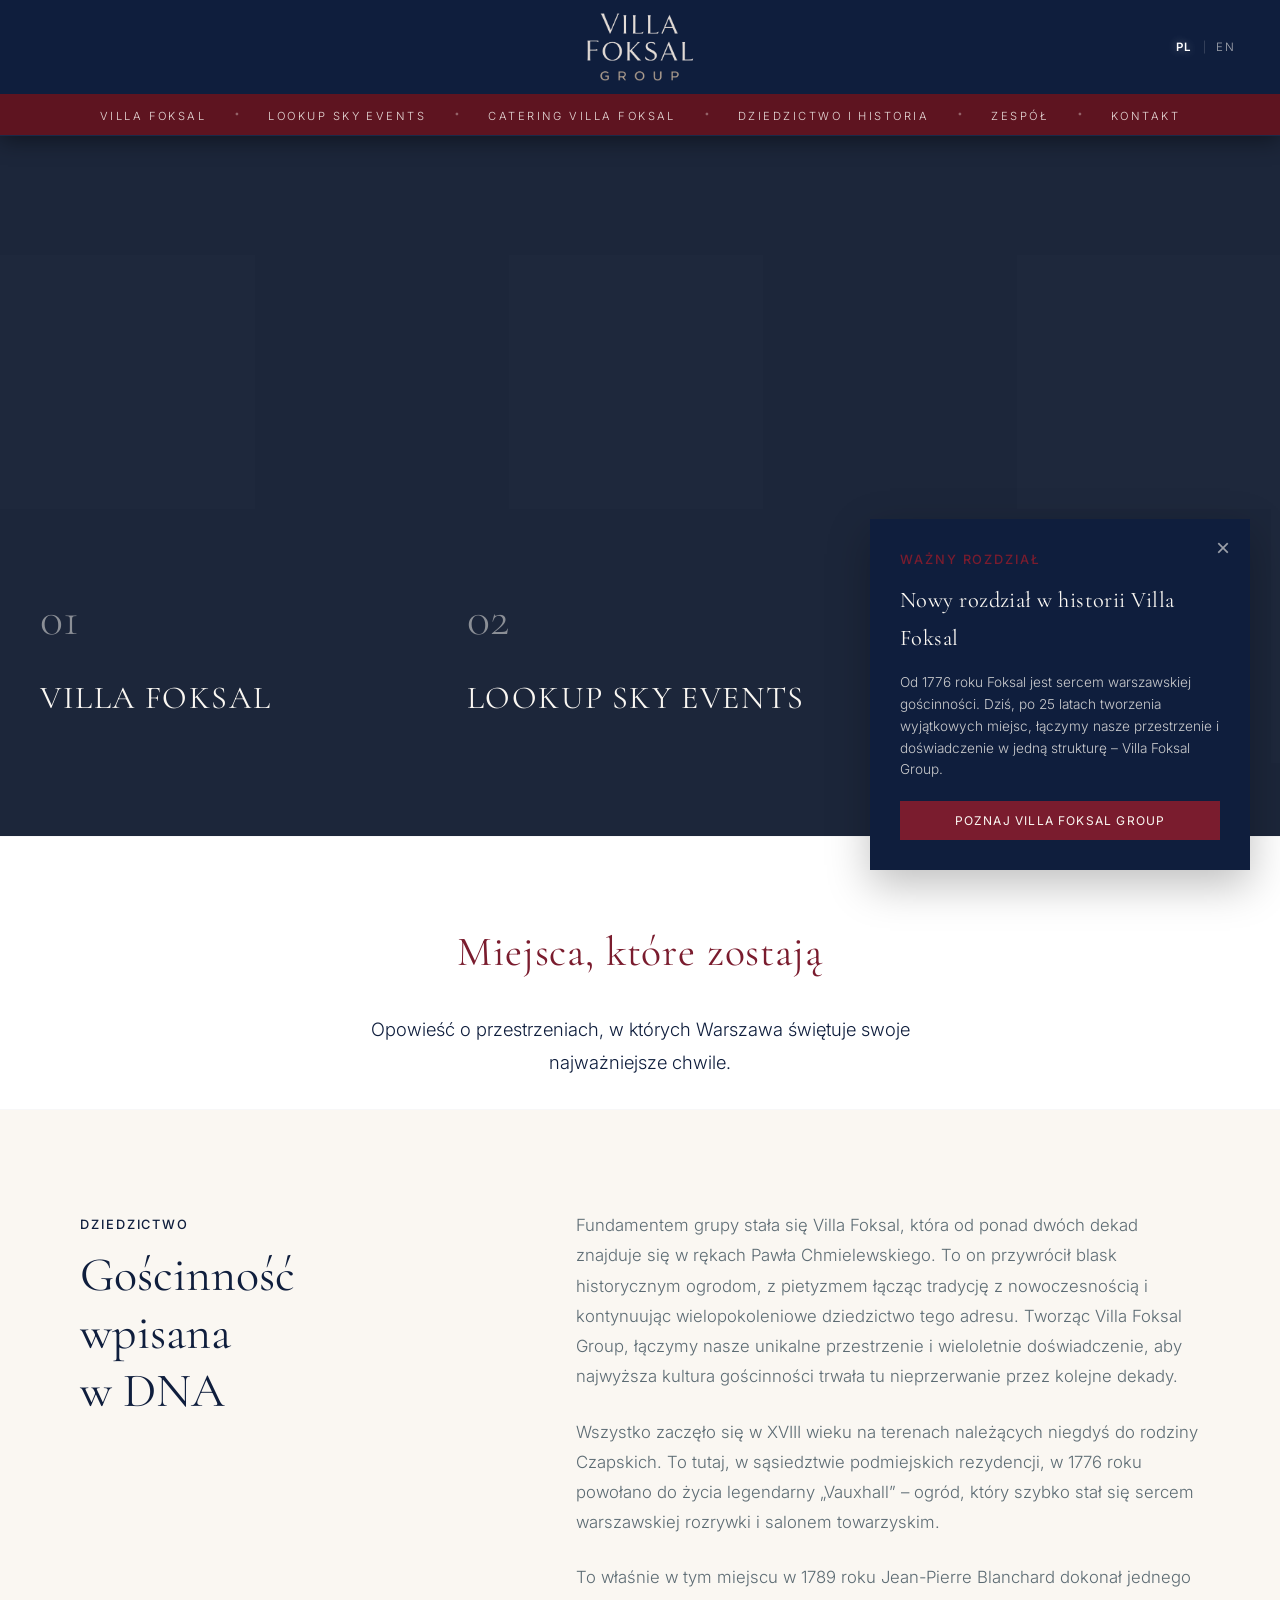
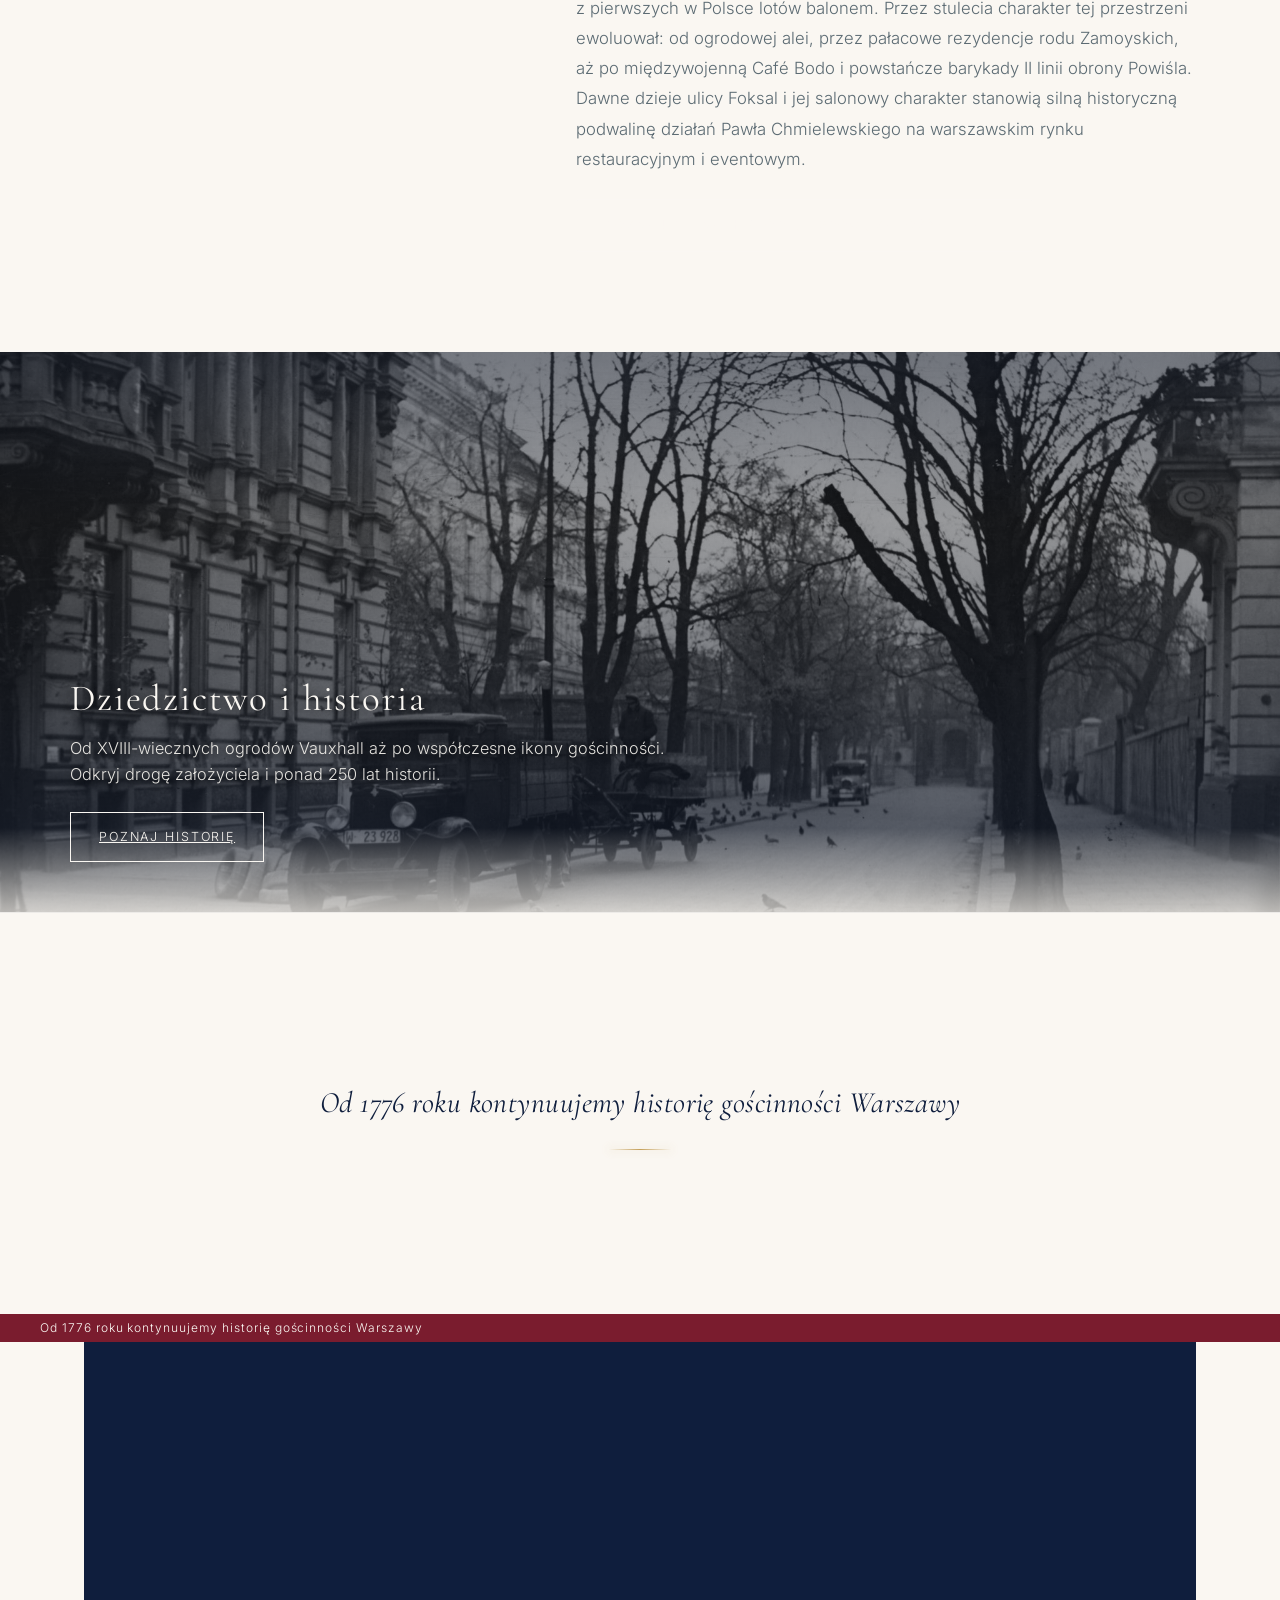
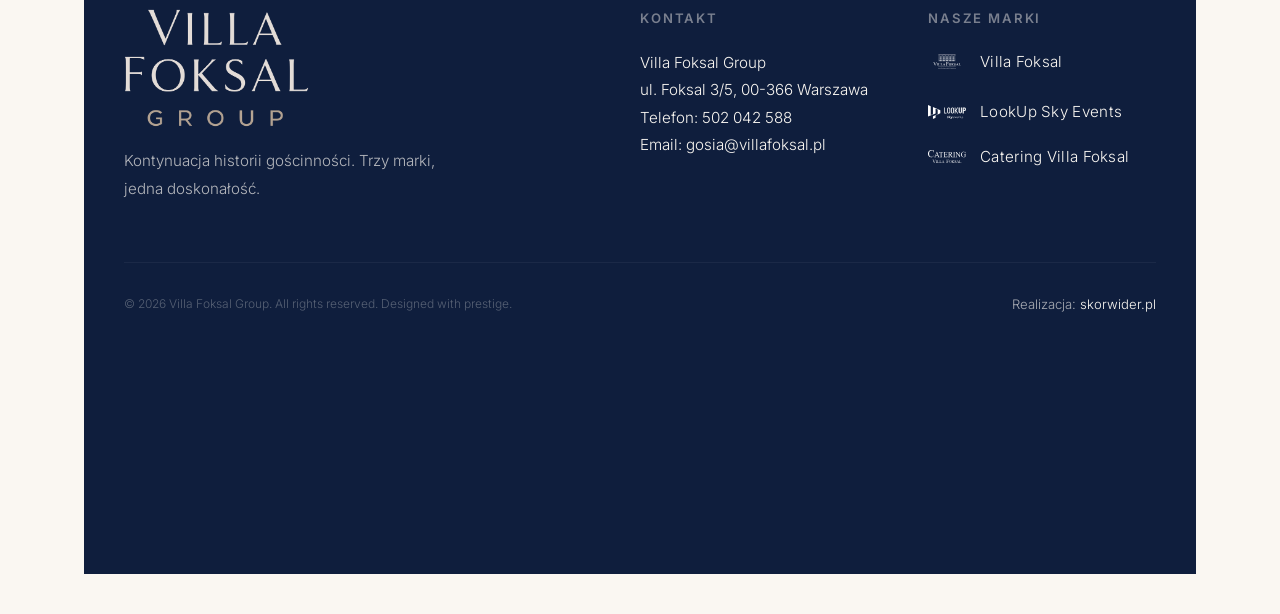
==== commit 831f9f91: "Oddech i swiatlo: kremowe tlo pod zdjeciem i nad wisniowa belka (desktop+tablet+mobile) - section-hi" ====
--- a/index.html
+++ b/index.html
@@ -273,7 +273,7 @@
 <!-- FontAwesome for icons -->
 <link href="https://cdnjs.cloudflare.com/ajax/libs/font-awesome/6.4.0/css/all.min.css" rel="stylesheet"/>
 <!-- Custom CSS -->
-<link href="styles.css?v=1788765052" rel="stylesheet"/>
+<link href="styles.css?v=1789592168" rel="stylesheet"/>
 </head>
 <body>
 <!-- SEO: Hidden H1 (critical for page ranking, visually integrated with design) -->
--- a/styles.css
+++ b/styles.css
@@ -1713,6 +1713,20 @@
 
 .overlay-footer {
     margin-top: 0;
+    background-color: var(--bg-cream) !important;
+    color: var(--color-navy);
+    padding-bottom: 0 !important;
+}
+
+.overlay-footer .container {
+    background-color: var(--color-navy);
+    color: var(--bg-cream);
+    padding-top: 70px;
+    padding-bottom: 40px;
+}
+
+.overlay-footer .top-bar {
+    /* Wisniowa belka: bezposrednio na kremowym tle */
 }
 
 .main-footer .container {
@@ -3299,7 +3313,7 @@
     margin: 0;
     padding: 0;
     overflow: hidden;
-    background-color: var(--color-navy);
+    background-color: var(--bg-cream);
 }
 
 .history-banner-wrapper {
@@ -3333,10 +3347,11 @@
     height: 100%;
     background: linear-gradient(
         to bottom,
-        rgba(11, 22, 44, 0.65) 0%,
-        rgba(11, 22, 44, 0.2) 40%,
-        rgba(11, 22, 44, 0.3) 70%,
-        rgba(11, 22, 44, 0.95) 100%
+        rgba(11, 22, 44, 0.45) 0%,
+        rgba(11, 22, 44, 0.15) 30%,
+        rgba(11, 22, 44, 0.25) 60%,
+        rgba(11, 22, 44, 0.35) 85%,
+        rgba(250, 247, 242, 0.6) 100%
     );
     pointer-events: none;
 }
@@ -3551,10 +3566,11 @@
     height: 100%;
     background: linear-gradient(
         to bottom,
-        rgba(11, 22, 44, 0.45) 0%,
-        rgba(11, 22, 44, 0.15) 30%,
-        rgba(11, 22, 44, 0.6) 70%,
-        rgba(11, 22, 44, 0.95) 100%
+        rgba(11, 22, 44, 0.35) 0%,
+        rgba(11, 22, 44, 0.1) 30%,
+        rgba(11, 22, 44, 0.25) 60%,
+        rgba(11, 22, 44, 0.45) 85%,
+        rgba(250, 247, 242, 0.7) 100%
     );
     pointer-events: none;
 }
@@ -4017,16 +4033,17 @@
         transform: translateY(-5.5px) rotate(-45deg);
     }
 
-        /* === BORDEAUX NAV BAR: domyslnie ukryta, rozwija sie po kliknieciu burgera === */
+        /* === MOBILE DROPDOWN MENU: Biala warstwa, nazwy dzialow kolorem bordo === */
     .bordeaux-nav-bar {
         display: none !important;
         position: fixed !important;
         top: 64px !important;
         left: 0 !important;
         width: 100% !important;
-        background: linear-gradient(180deg, #5e1420 0%, #480c16 100%) !important;
-        border-top: 1px solid rgba(255, 255, 255, 0.07) !important;
-        box-shadow: 0 12px 40px rgba(0, 0, 0, 0.55) !important;
+        background: #FFFFFF !important;
+        border-top: 1px solid rgba(15, 30, 61, 0.08) !important;
+        border-bottom: 2px solid var(--color-bordeaux, #7A1C2E) !important;
+        box-shadow: 0 16px 36px rgba(15, 30, 61, 0.14), 0 4px 12px rgba(0, 0, 0, 0.05) !important;
         padding: 0 !important;
         margin: 0 !important;
         box-sizing: border-box !important;
@@ -4047,6 +4064,7 @@
         display: block !important;
         overflow: visible !important;
         box-sizing: border-box !important;
+        background: #FFFFFF !important;
     }
 
     .bordeaux-nav-list {
@@ -4058,12 +4076,14 @@
         list-style: none !important;
         gap: 0 !important;
         align-items: stretch !important;
+        background: #FFFFFF !important;
     }
 
     .bordeaux-nav-list li {
         width: 100%;
         margin: 0;
         padding: 0;
+        background: transparent !important;
     }
 
     .bordeaux-nav-sep {
@@ -4076,19 +4096,24 @@
         width: 100% !important;
         padding: 16px 24px !important;
         font-family: var(--font-sans) !important;
-        font-size: 0.76rem !important;
-        font-weight: 300 !important;
-        letter-spacing: 0.22em !important;
+        font-size: 0.78rem !important;
+        font-weight: 500 !important;
+        letter-spacing: 0.2em !important;
         text-transform: uppercase !important;
-        color: rgba(250, 247, 242, 0.9) !important;
-        border-bottom: 1px solid rgba(250, 247, 242, 0.07) !important;
+        color: var(--color-bordeaux, #7A1C2E) !important;
+        border-bottom: 1px solid rgba(122, 28, 46, 0.08) !important;
         text-decoration: none !important;
         box-sizing: border-box !important;
         white-space: nowrap !important;
+        background: transparent !important;
         transition: background-color 0.2s ease, color 0.2s ease, padding-left 0.2s ease !important;
         -webkit-tap-highlight-color: transparent;
     }
 
+    .bordeaux-nav-link span {
+        color: inherit !important;
+    }
+
     .bordeaux-nav-list li:last-child .bordeaux-nav-link {
         border-bottom: none !important;
     }
@@ -4097,10 +4122,11 @@
         display: none !important;
     }
 
+    .bordeaux-nav-link:hover,
     .bordeaux-nav-link:active {
-        background: rgba(0, 0, 0, 0.18) !important;
-        color: #FFFFFF !important;
-        padding-left: 30px !important;
+        background: rgba(122, 28, 46, 0.05) !important;
+        color: #55101d !important;
+        padding-left: 28px !important;
     }
 
     /* === BACKDROP === */
@@ -4201,88 +4227,109 @@
 
 /* ======================================================
    HOMEPAGE CONTACT SECTION (#kontakt)
-   Wypełnia cały ekran pod headerem, eliminując widoczność banera historia
    ====================================================== */
 #kontakt.main-footer {
     min-height: 100vh;
-    padding-top: 130px;
+    padding-top: 0;
+    background-color: var(--bg-cream) !important;
+    color: var(--color-navy); /* Usunięcie granatowego paska nad wiśniową belką */
     box-sizing: border-box;
     display: flex;
     flex-direction: column;
     justify-content: space-between;
-    scroll-margin-top: 0;
+    scroll-margin-top: 105px;
 }
 
 #kontakt.main-footer .container {
     flex: 1;
     display: flex;
+    background-color: var(--color-navy);
+    color: var(--bg-cream);
+    padding-bottom: 40px;
     flex-direction: column;
     justify-content: center;
-    padding-top: 40px;
-    padding-bottom: 30px;
+    padding-top: 60px;
+    padding-bottom: 50px;
 }
 
 @media (max-width: 768px) {
     #kontakt.main-footer {
-        padding-top: 80px;
+        padding-top: 0;
         min-height: 100vh;
+        scroll-margin-top: 64px;
+    }
+
+    #kontakt.main-footer .container {
+        padding-top: 45px;
+        padding-bottom: 35px;
     }
 }
 
 
 /* ======================================================
-   MOBILE / TABLET TAGLINE SECTION
-   Biale pole z haslem pod Historia & Dziedzictwo
-   Widoczne tylko na mobile / tablet (<= 900px)
+   TAGLINE SECTION (Jasne beżowe tło dające oddech i światło)
+   Widoczne na desktop, tablet i mobile pod zdjęciem Foksal
    ====================================================== */
 .section-mobile-tagline {
-    display: none; /* Ukryte domyslnie na desktop */
-    background-color: var(--bg-white);
-    border-top: 1px solid rgba(11, 22, 44, 0.06);
-    border-bottom: 1px solid rgba(11, 22, 44, 0.06);
+    display: block; /* Widoczne na mobile, tablet i desktop */
+    background-color: var(--bg-cream); /* Beżowe/kremowe tło spójne z sekcją wyżej */
+    border-top: 1px solid rgba(11, 22, 44, 0.05);
+    border-bottom: none; /* Wiśniowa belka przylega bezpośrednio od dołu */
+    width: 100%;
+}
+
+.mobile-tagline-inner {
+    display: flex;
+    flex-direction: column;
+    align-items: center;
+    justify-content: center;
+    padding: 68px 32px 64px 32px;
+    text-align: center;
+}
+
+.mobile-tagline-text {
+    font-family: var(--font-serif);
+    font-size: 1.85rem;
+    font-weight: 400;
+    font-style: italic;
+    line-height: 1.5;
+    letter-spacing: 0.015em;
+    color: var(--color-navy);
+    max-width: 760px;
+    margin: 0 auto 24px auto;
+}
+
+.mobile-tagline-ornament {
+    width: 64px;
+    height: 1px;
+    background: linear-gradient(90deg, transparent 0%, #c5a059 50%, transparent 100%);
+    box-shadow: 0 0 8px rgba(197, 160, 89, 0.45);
+    margin: 0 auto;
 }
 
 @media (max-width: 900px) {
-    .section-mobile-tagline {
-        display: block;
-    }
-
     .mobile-tagline-inner {
-        display: flex;
-        flex-direction: column;
-        align-items: center;
-        justify-content: center;
         padding: 52px 28px 48px 28px;
-        text-align: center;
     }
 
     .mobile-tagline-text {
-        font-family: var(--font-serif);
         font-size: 1.55rem;
-        font-weight: 400;
-        font-style: italic;
-        line-height: 1.55;
-        letter-spacing: 0.01em;
-        color: var(--color-navy);
-        max-width: 420px;
-        margin: 0 auto 24px auto;
+        max-width: 520px;
     }
 
     .mobile-tagline-ornament {
         width: 48px;
-        height: 1px;
-        background: linear-gradient(90deg, transparent 0%, #c5a059 50%, transparent 100%);
-        box-shadow: 0 0 8px rgba(197, 160, 89, 0.45);
-        margin: 0 auto;
     }
 }
 
 @media (max-width: 480px) {
+    .mobile-tagline-inner {
+        padding: 42px 20px 38px 20px;
+    }
+
     .mobile-tagline-text {
-        font-size: 1.35rem;
-    }
-
-    .mobile-tagline-inner {
-        padding: 44px 22px 40px 22px;
-    }
-}
+        font-size: 1.3rem;
+        max-width: 360px;
+        line-height: 1.45;
+    }
+}
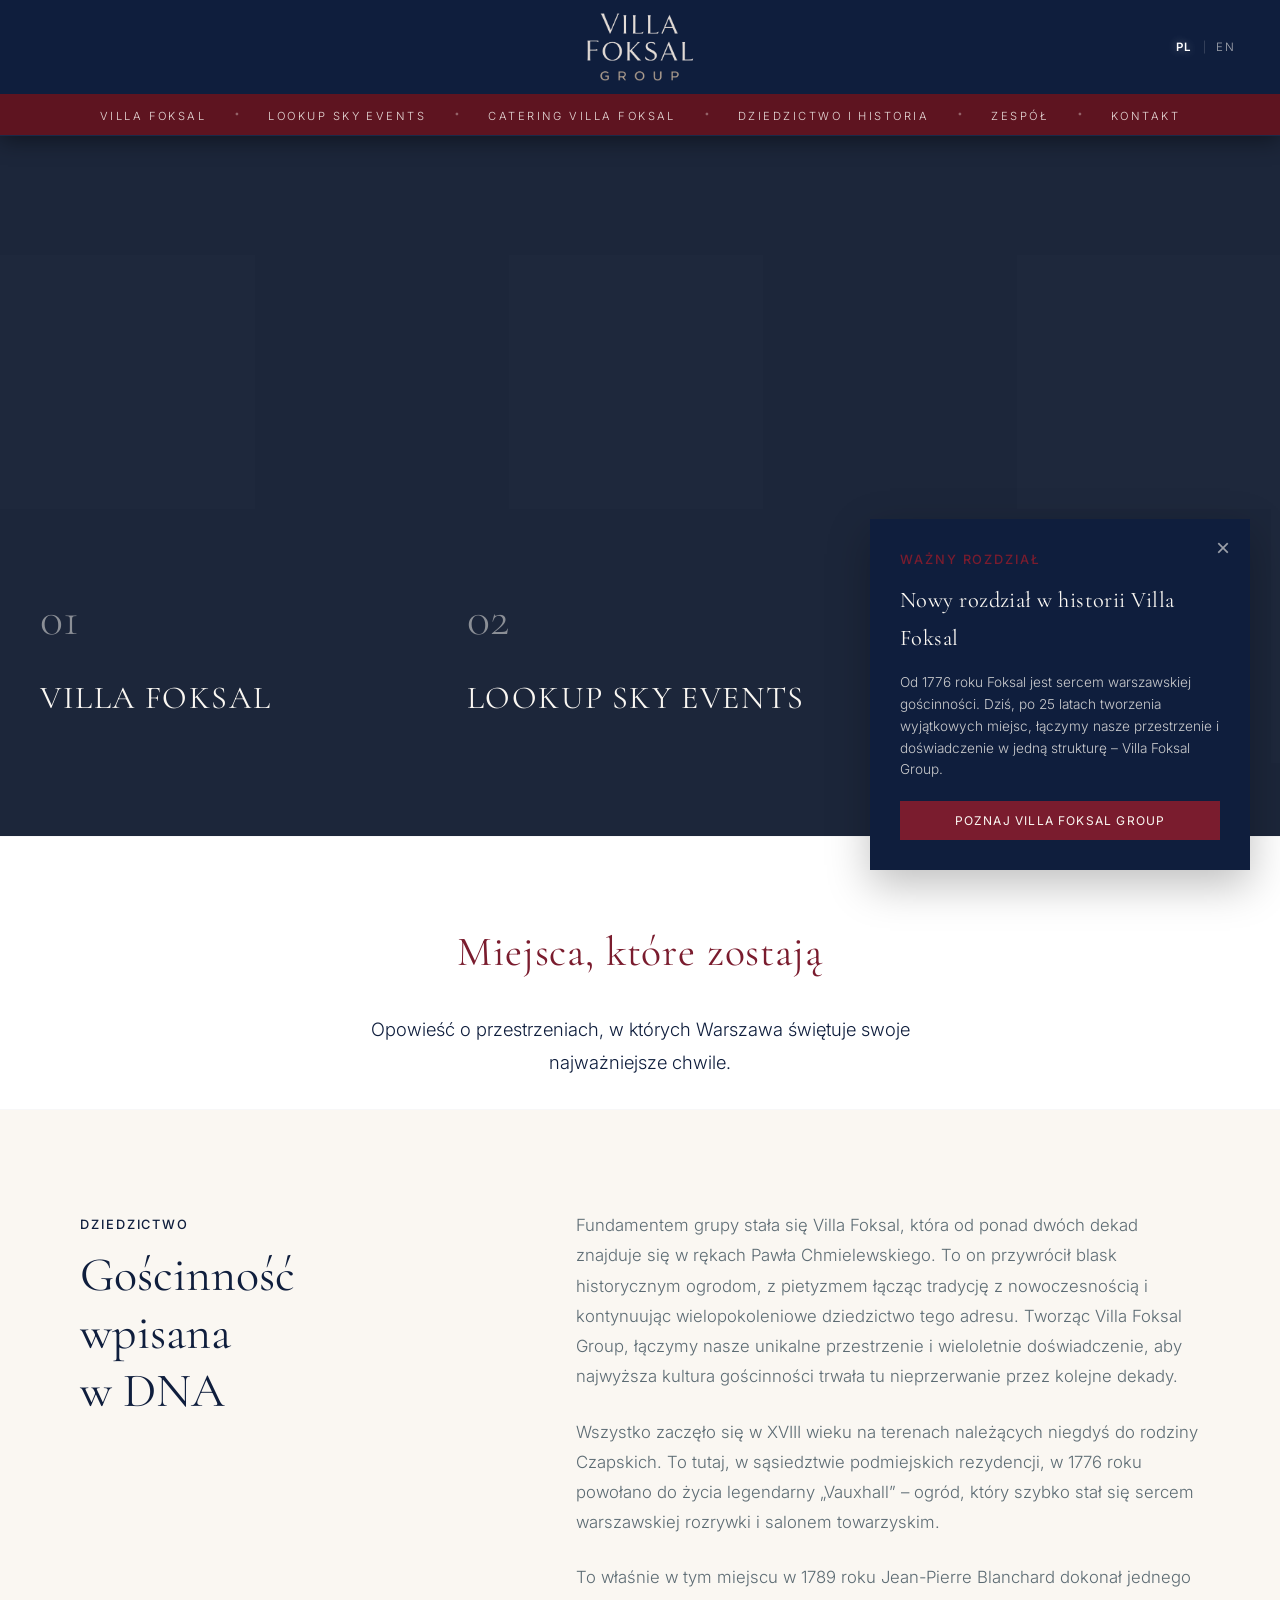
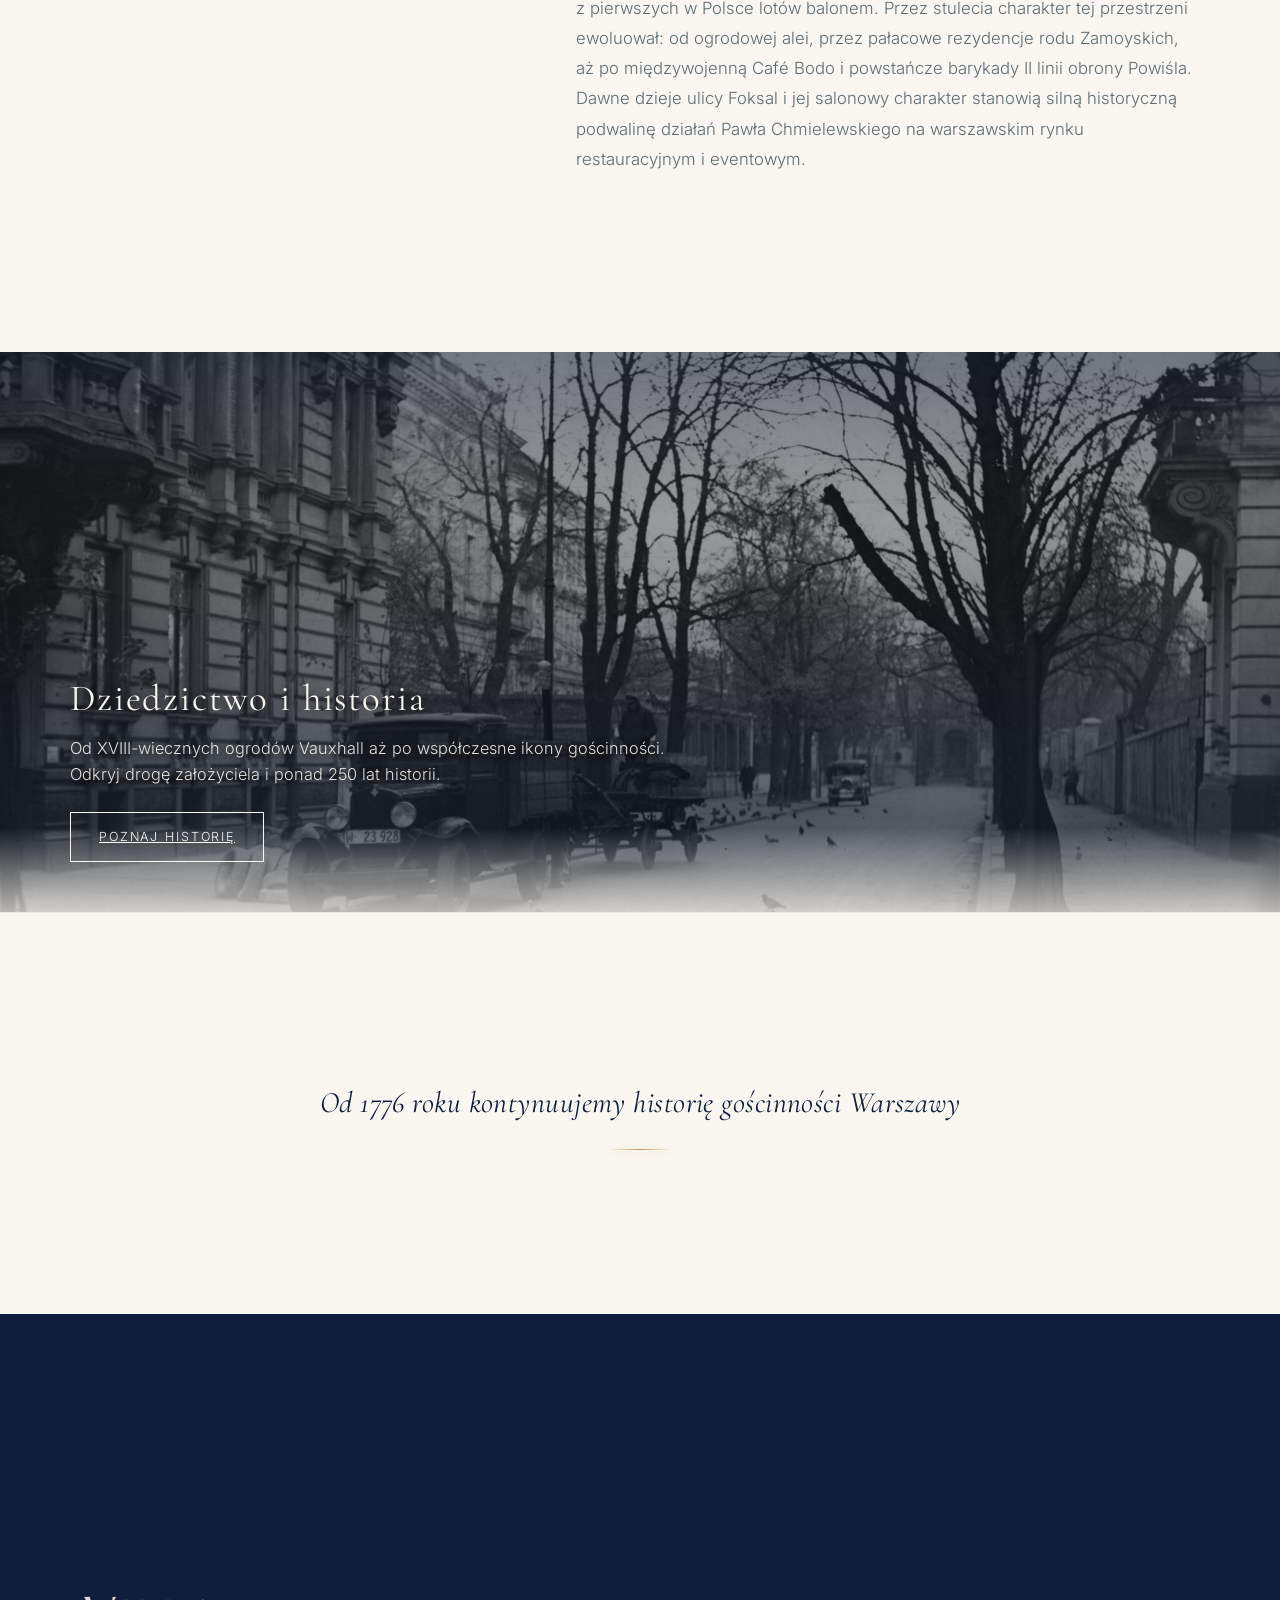
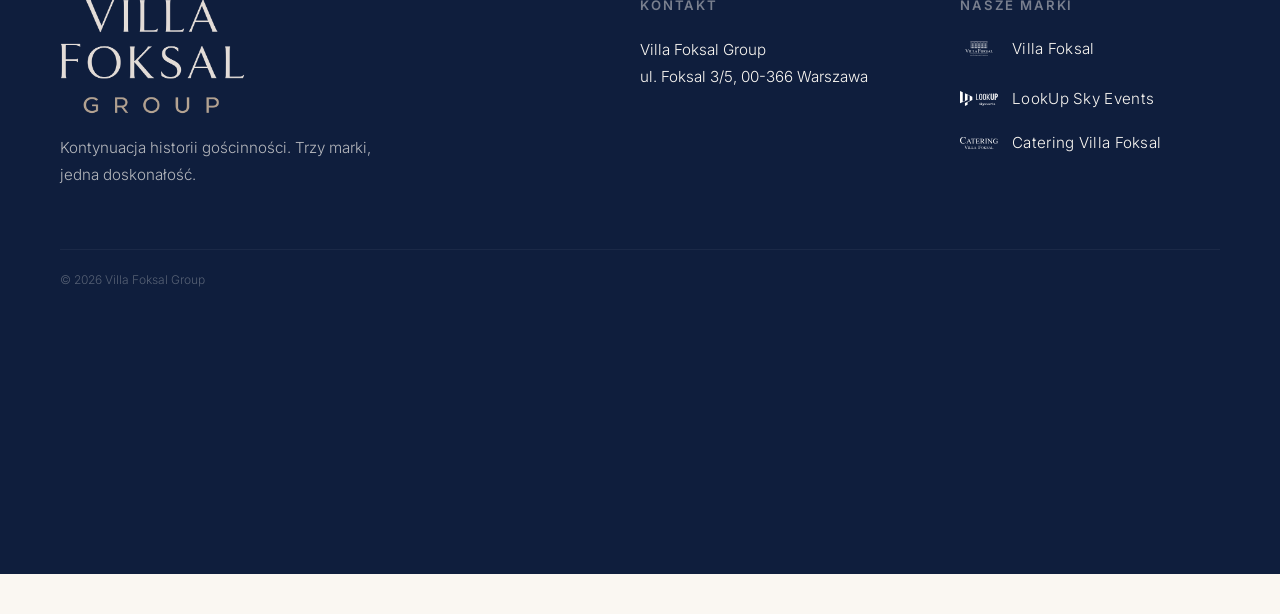
==== commit 1e421b50: "Poprawki UI: usun top-bar, stopka edge-to-edge, zmiana tekstu catering, przyciski Wyslij zapytanie, " ====
--- a/index.html
+++ b/index.html
@@ -557,8 +557,8 @@
 <p class="translation" data-en="Villa Foksal's cuisine combines Polish traditions with modern culinary trends. Menu, service, and dietary needs are coordinated with the same team running your event. We serve all formats: buffets, seated dinners, finger food and cocktail banquets." data-pl="Kuchnia Villa Foksal łączy polskie tradycje z nowoczesnymi trendami kulinarnymi. Menu, serwis i diety uzgadniasz z tym samym zespołem, który prowadzi Twoje wydarzenie. Obsługujemy wszystkie formy żywienia: bufety, kolacje zasiadane, finger food i bankiety koktajlowe.">
                                 Kuchnia Villa Foksal łączy polskie tradycje z nowoczesnymi trendami kulinarnymi. Menu, serwis i diety uzgadniasz z tym samym zespołem, który prowadzi Twoje wydarzenie. Obsługujemy wszystkie formy żywienia: bufety, kolacje zasiadane, finger food i bankiety koktajlowe.
                             </p>
-<p class="translation" data-en="Villa Foksal's catering is also an off-site service — we bring food and staff to your location. We serve events across Poland with flexible menus and our own refrigerated transport." data-pl="Autorski catering Villa Foksal to także usługa wyjazdowa — dowozimy nasze jedzenie i obsługę poza siedzibę. Obsługujemy eventy w całej Polsce. Elastyczne menu, własny transport chłodniczy i doświadczona ekipa kelnerska.">
-                                Autorski catering Villa Foksal to także usługa wyjazdowa — dowozimy nasze jedzenie i obsługę poza siedzibę. Obsługujemy eventy w całej Polsce. Elastyczne menu, własny transport chłodniczy i doświadczona ekipa kelnerska.
+<p class="translation" data-en="Autorski Catering Villa Foksal dostarczymy w każde wskazane przez Ciebie miejsce w Polsce — i nie tylko. Obsługujemy wydarzenia na terenie całej Europy, zapewniając najwyższy poziom kulinarny i obsługi bez względu na lokalizację." data-pl="Autorski Catering Villa Foksal dostarczymy w każde wskazane przez Ciebie miejsce w Polsce — i nie tylko. Obsługujemy wydarzenia na terenie całej Europy, zapewniając najwyższy poziom kulinarny i obsługi bez względu na lokalizację.">
+                                Autorski Catering Villa Foksal dostarczymy w każde wskazane przez Ciebie miejsce w Polsce — i nie tylko. Obsługujemy wydarzenia na terenie całej Europy, zapewniając najwyższy poziom kulinarny i obsługi bez względu na lokalizację.
                             </p>
 </div>
 <div class="vf-cuisine-features">
@@ -568,7 +568,6 @@
 <li>❆ Menu degustacyjne na zamówienie</li>
 <li>❆ Obsługa diet specjalnych (vege, vegan, gluten-free)</li>
 <li>❆ Catering wyjazdowy w całej Polsce</li>
-<li>❆ Własny transport i ekipa kelnerska</li>
 <li>❆ Sommelierska karta win i napojów</li>
 </ul>
 <a class="vf-btn-outline uppercase-spaced translation" data-en="Off-site catering →" data-pl="Catering wyjazdowy →" href="https://www.catering.villafoksal.pl" target="_blank">Catering wyjazdowy →</a>
@@ -588,8 +587,7 @@
                         Podaj datę lub przedział dat, przybliżoną liczbę gości i charakter wydarzenia. Oddzwonimy z propozycją układu sali i wstępną wyceną w ciągu 24 godzin.
                     </p>
 <div class="vf-cta-buttons">
-<a class="vf-btn-primary uppercase-spaced translation" data-en="Visit website" data-pl="Odwiedź stronę" href="http://www.villafoksal.pl" target="_blank">Odwiedź stronę</a>
-<a class="vf-btn-secondary uppercase-spaced" href="tel:+48228278716">22 827 87 16</a>
+<a class="vf-btn-primary uppercase-spaced translation" data-en="Send enquiry" data-pl="Wyślij zapytanie" href="mailto:gosia@villafoksal.pl" >Wyślij zapytanie</a>
 </div>
 </div>
 </div>
@@ -662,7 +660,7 @@
 <div class="vf-section vf-cta-section">
 <h4 class="serif translation" data-en="Book Space in the Clouds" data-pl="Zarezerwuj przestrzeń w chmurach">Zarezerwuj przestrzeń w chmurach</h4>
 <p>Podaj datę, liczbę gości i charakter wydarzenia. Nasz zespół przygotuje propozycję układu i wstępną wycenę w ciągu 24 godzin.</p>
-<div class="vf-cta-buttons"><a class="vf-btn-primary uppercase-spaced" href="https://lookupevents.pl" target="_blank">Odwiedź stronę</a><a class="vf-btn-secondary uppercase-spaced" href="tel:+48601327243">601 327 243</a></div>
+<div class="vf-cta-buttons"><a class="vf-btn-primary uppercase-spaced" href="mailto:gosia@villafoksal.pl">Wyślij zapytanie</a></div>
 </div>
 </div>
 </div>
@@ -701,7 +699,6 @@
 <div class="overlay-text">
 <h3 class="serif translation" data-en="An Experience of Quality" data-pl="Doświadczenie jakości">Doświadczenie jakości</h3>
 <p>Catering Villa Foksal to autorska usługa gastronomiczna tworzona przez zespół szefa kuchni Marcina Wojtczaka. Przywożymy smak, estetykę i profesjonalny serwis Villa Foksal bezpośrednio do Twojej lokalizacji — biurowca, pałacowej rezydencji, galerii czy plenerowego terenu eventu.</p>
-<p>Obsługujemy eventy w całej Polsce. Własny transport chłodniczy, ekipa kelnerska i wszystkie niezbędne sprzęty — przywożymy całą kuchnię, nie tylko jedzenie. Menu zawsze komponujemy pod konkretne wydarzenie.</p>
 </div>
 </div>
 <div class="vf-section">
@@ -733,7 +730,7 @@
 <div class="vf-section vf-cta-section">
 <h4 class="serif translation" data-en="Request a Customized Quote" data-pl="Zapytaj o wycenę">Zapytaj o wycenę</h4>
 <p>Podaj datę, charakter wydarzenia, przybliżoną liczbę gości i lokalizację. Oddzwonimy z propozycją menu i wstępną wyceną.</p>
-<div class="vf-cta-buttons"><a class="vf-btn-primary uppercase-spaced" href="https://www.catering.villafoksal.pl" target="_blank">Odwiedź stronę</a><a class="vf-btn-secondary uppercase-spaced" href="tel:+48502042588">502 042 588</a></div>
+<div class="vf-cta-buttons"><a class="vf-btn-primary uppercase-spaced" href="mailto:gosia@villafoksal.pl">Wyślij zapytanie</a></div>
 </div>
 </div>
 </div>
@@ -879,11 +876,6 @@
 
 <!-- Dark Navy Overlay Footer (Domknięcie sekcji Zespół) -->
 <footer class="main-footer overlay-footer">
-<div class="top-bar">
-<div class="top-bar-content">
-<span class="translation" data-en="Continuing the history of Warsaw's hospitality since 1776" data-pl="Od 1776 roku kontynuujemy historię gościnności Warszawy">Od 1776 roku kontynuujemy historię gościnności Warszawy</span>
-</div>
-</div>
 <div class="container">
 <div class="footer-grid">
 <div class="footer-col brand-col">
@@ -895,8 +887,6 @@
 <div class="footer-col">
 <h4 class="uppercase-spaced translation" data-en="Contact" data-pl="Kontakt">Kontakt</h4>
 <p>Villa Foksal Group<br/>ul. Foksal 3/5, 00-366 Warszawa</p>
-<p><span class="translation" data-en="Phone:" data-pl="Telefon:">Telefon:</span> <a href="tel:+48502042588">502 042 588</a></p>
-<p>Email: <a href="mailto:gosia@villafoksal.pl">gosia@villafoksal.pl</a></p>
 </div>
 <div class="footer-col">
 <h4 class="uppercase-spaced translation" data-en="Our Brands" data-pl="Nasze marki">Nasze marki</h4>
@@ -929,8 +919,7 @@
 </div>
 </div>
 <div class="footer-bottom">
-<p>© 2026 Villa Foksal Group. All rights reserved. Designed with prestige.</p>
-<p class="footer-credits"><span class="translation" data-en="Website by:" data-pl="Realizacja:">Realizacja:</span> <a href="https://skorwider.pl" target="_blank" rel="noopener">skorwider.pl</a></p>
+<p>© 2026 Villa Foksal Group</p>
 </div>
 </div>
 </footer>
@@ -1144,12 +1133,6 @@
 <!-- FOOTER / CONTACT -->
 <!-- Dark Navy Overlay Footer (Domknięcie sekcji) -->
 <footer class="main-footer" id="kontakt">
-<div class="top-bar">
-<div class="top-bar-content">
-<span class="translation" data-en="Continuing the history of Warsaw's hospitality since 1776" data-pl="Od 1776 roku kontynuujemy historię gościnności Warszawy">Od 1776 roku kontynuujemy historię gościnności Warszawy</span>
-
-</div>
-</div>
 <div class="container">
 <div class="footer-grid">
 <div class="footer-col brand-col">
@@ -1161,8 +1144,6 @@
 <div class="footer-col">
 <h4 class="uppercase-spaced translation" data-en="Contact" data-pl="Kontakt">Kontakt</h4>
 <p>Villa Foksal Group<br/>ul. Foksal 3/5, 00-366 Warszawa</p>
-<p><span class="translation" data-en="Phone:" data-pl="Telefon:">Telefon:</span> <a href="tel:+48502042588">502 042 588</a></p>
-<p>Email: <a href="mailto:gosia@villafoksal.pl">gosia@villafoksal.pl</a></p>
 </div>
 <div class="footer-col">
 <h4 class="uppercase-spaced translation" data-en="Our Brands" data-pl="Nasze marki">Nasze marki</h4>
@@ -1195,8 +1176,7 @@
 </div>
 </div>
 <div class="footer-bottom">
-<p>© 2026 Villa Foksal Group. All rights reserved. Designed with prestige.</p>
-<p class="footer-credits"><span class="translation" data-en="Website by:" data-pl="Realizacja:">Realizacja:</span> <a href="https://skorwider.pl" target="_blank" rel="noopener">skorwider.pl</a></p>
+<p>© 2026 Villa Foksal Group</p>
 </div>
 </div>
 </footer>
--- a/styles.css
+++ b/styles.css
@@ -1721,8 +1721,13 @@
 .overlay-footer .container {
     background-color: var(--color-navy);
     color: var(--bg-cream);
-    padding-top: 70px;
-    padding-bottom: 40px;
+    padding-top: 50px;
+    padding-bottom: 35px;
+    max-width: 100% !important;
+    margin: 0 !important;
+    padding-left: 60px !important;
+    padding-right: 60px !important;
+    box-sizing: border-box;
 }
 
 .overlay-footer .top-bar {
@@ -1859,7 +1864,8 @@
 
 .footer-bottom {
     border-top: 1px solid rgba(250, 247, 242, 0.05);
-    padding-top: 30px;
+    padding-top: 20px;
+    padding-bottom: 10px;
     font-size: 0.75rem;
     color: rgba(250, 247, 242, 0.3);
     display: flex;
@@ -4245,11 +4251,15 @@
     display: flex;
     background-color: var(--color-navy);
     color: var(--bg-cream);
-    padding-bottom: 40px;
     flex-direction: column;
     justify-content: center;
-    padding-top: 60px;
-    padding-bottom: 50px;
+    padding-top: 50px;
+    padding-bottom: 40px;
+    max-width: 100% !important;
+    margin: 0 !important;
+    padding-left: 60px !important;
+    padding-right: 60px !important;
+    box-sizing: border-box;
 }
 
 @media (max-width: 768px) {
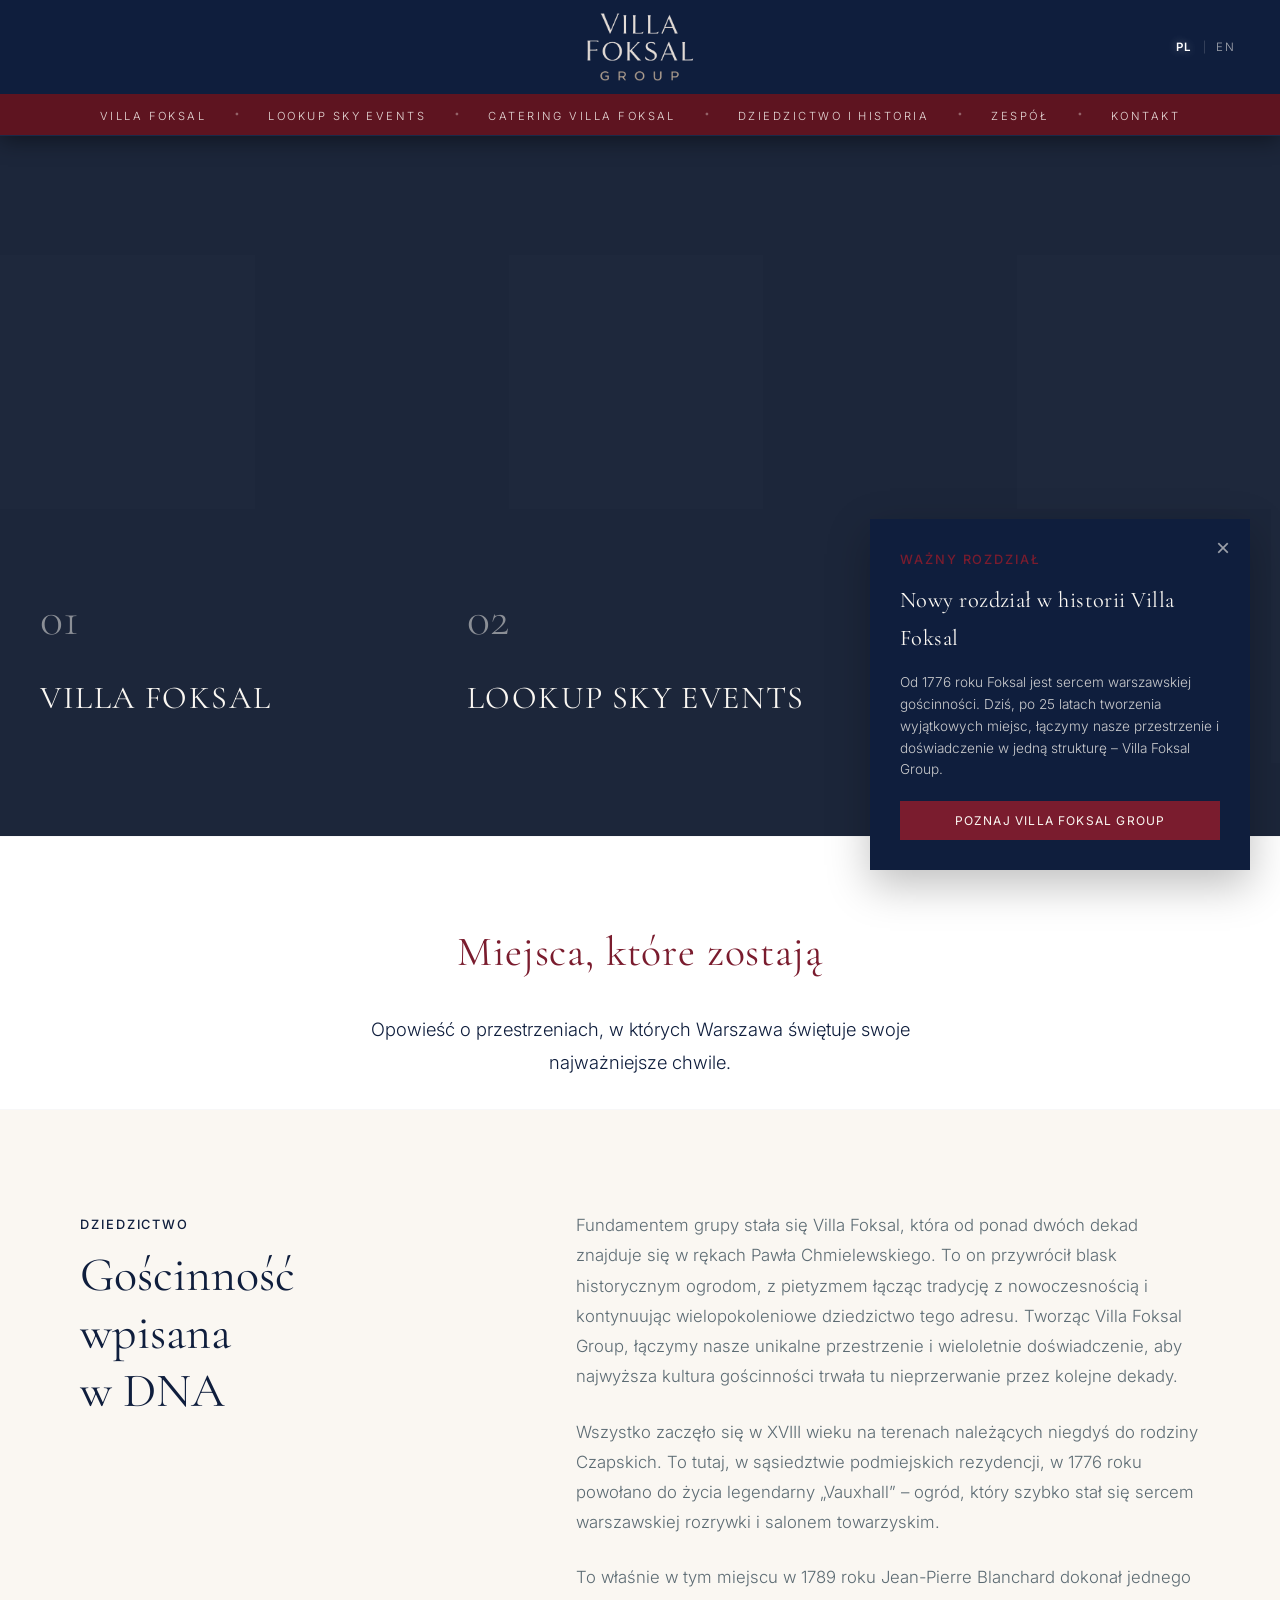
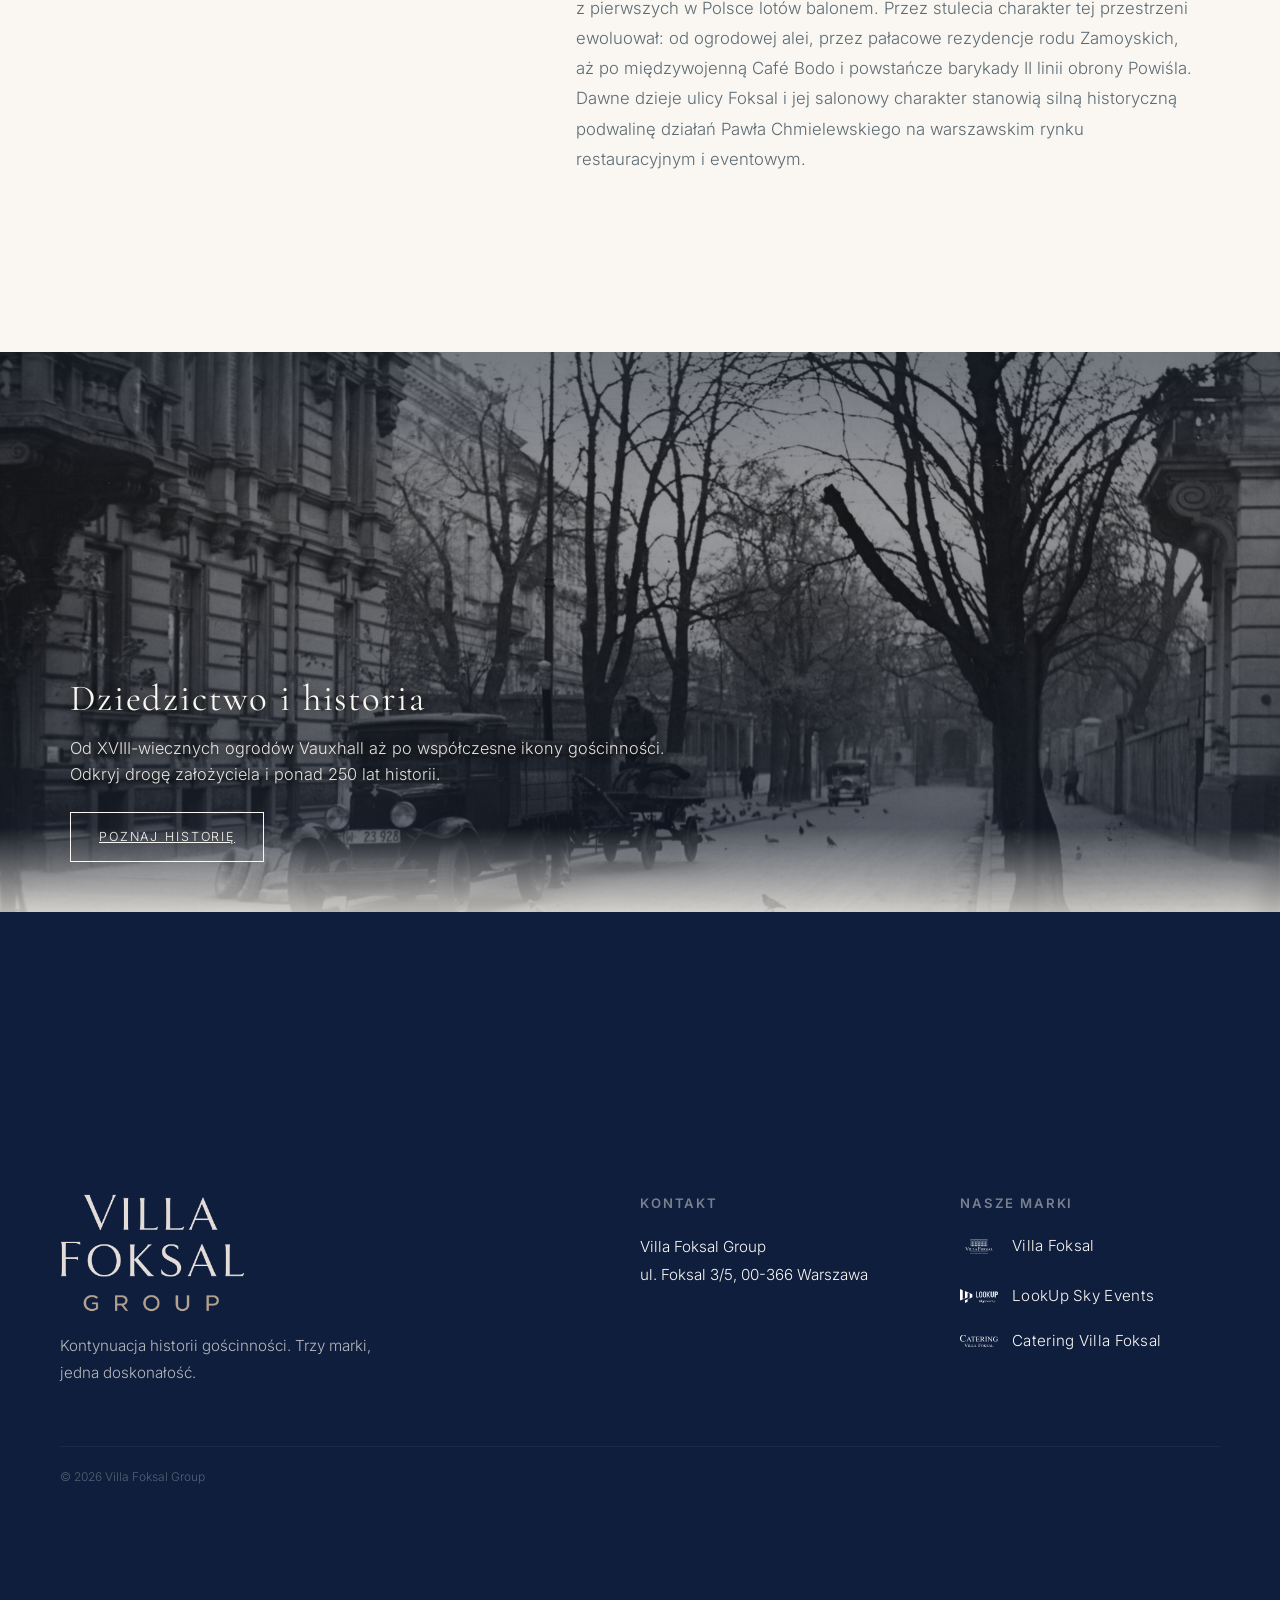
==== commit a6af4930: "Usun sekcja section-mobile-tagline (Od 1776 roku...)" ====
--- a/index.html
+++ b/index.html
@@ -442,16 +442,6 @@
 
 <!-- Section: Three Vertical Banners (Portfolio Marek) -->
 
-<!-- MOBILE/TABLET ONLY: Biale pole z haslem - widoczne pod sekcja Historia i Dziedzictwo -->
-<section class="section-mobile-tagline" aria-hidden="false">
-<div class="mobile-tagline-inner">
-<p class="mobile-tagline-text translation"
-   data-pl="Od 1776 roku kontynuujemy historię gościnności Warszawy"
-   data-en="Since 1776 we continue the history of Warsaw’s hospitality">Od 1776 roku kontynuujemy historię gościnności Warszawy</p>
-<div class="mobile-tagline-ornament"></div>
-</div>
-</section>
-
 </main>
 <!-- BRAND DETAIL SUBPAGES (Elegant Overlays) -->
 <!-- Villa Foksal Overlay -->
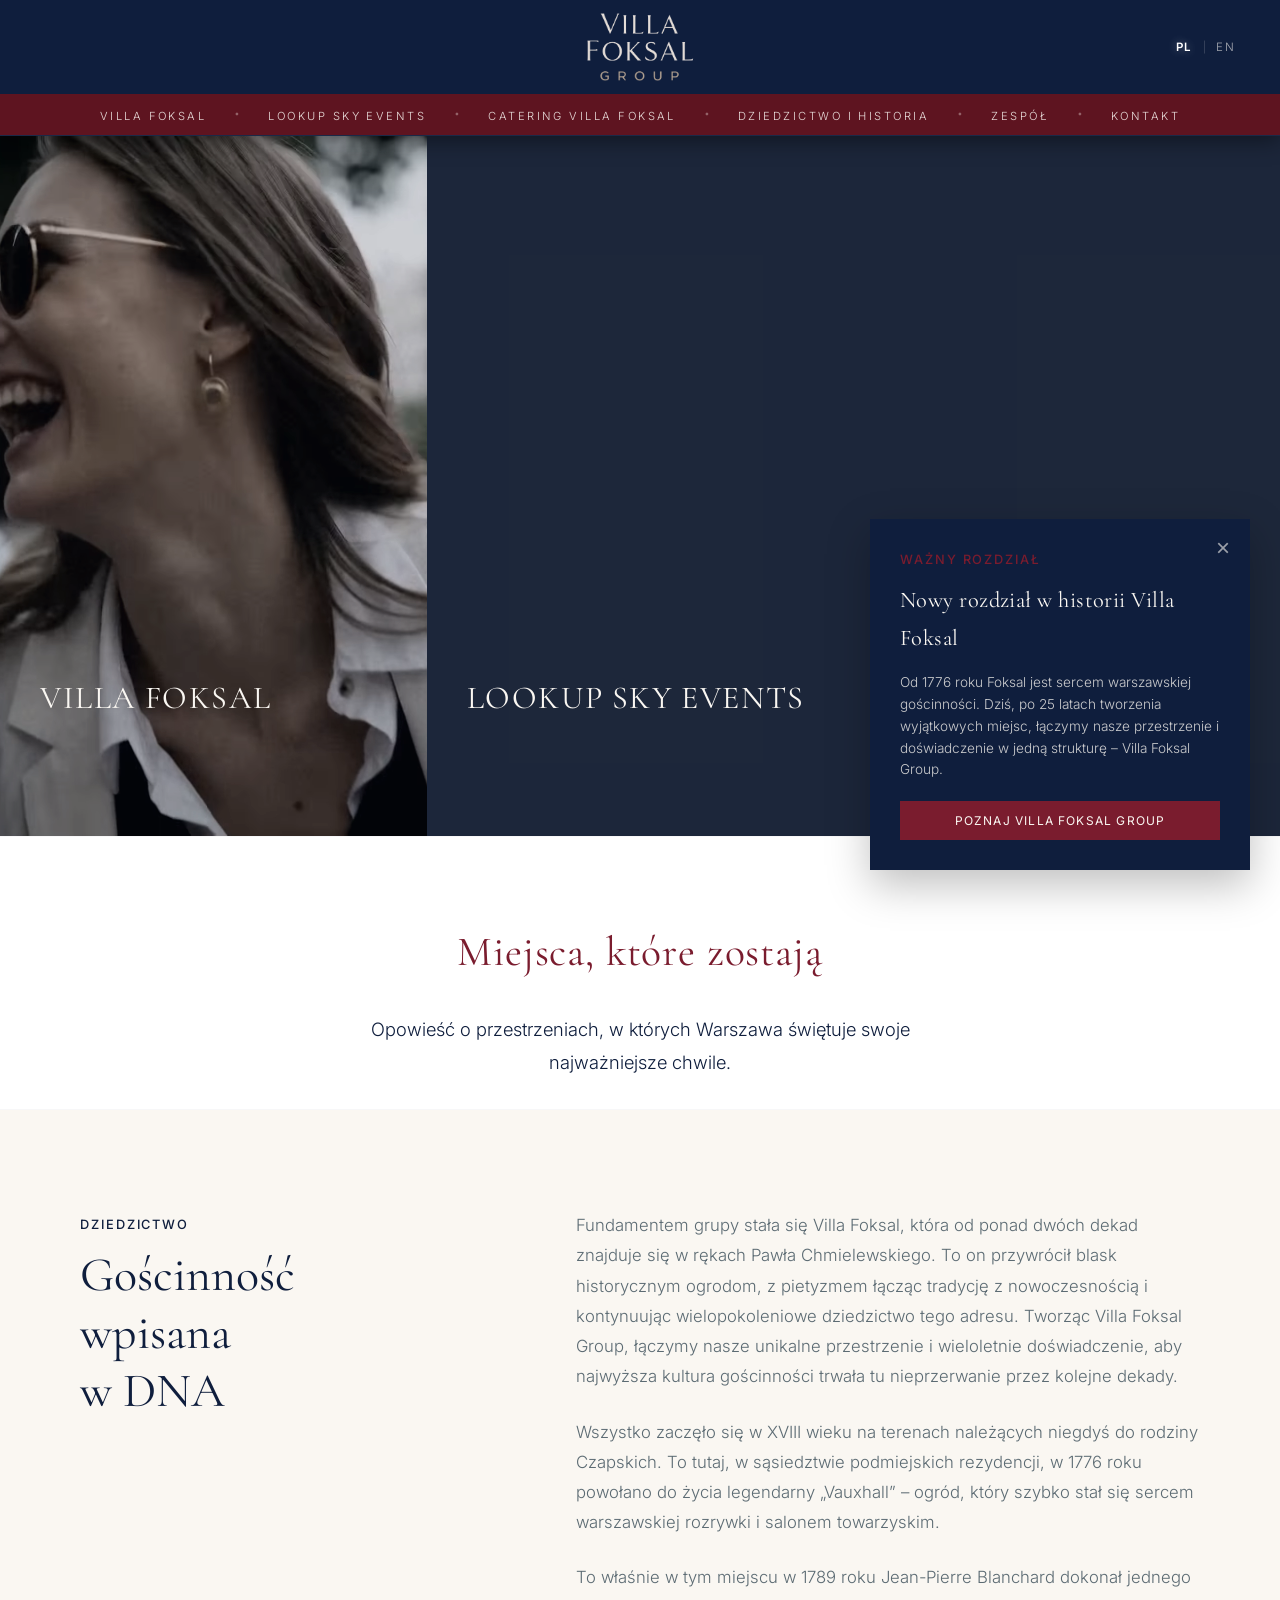
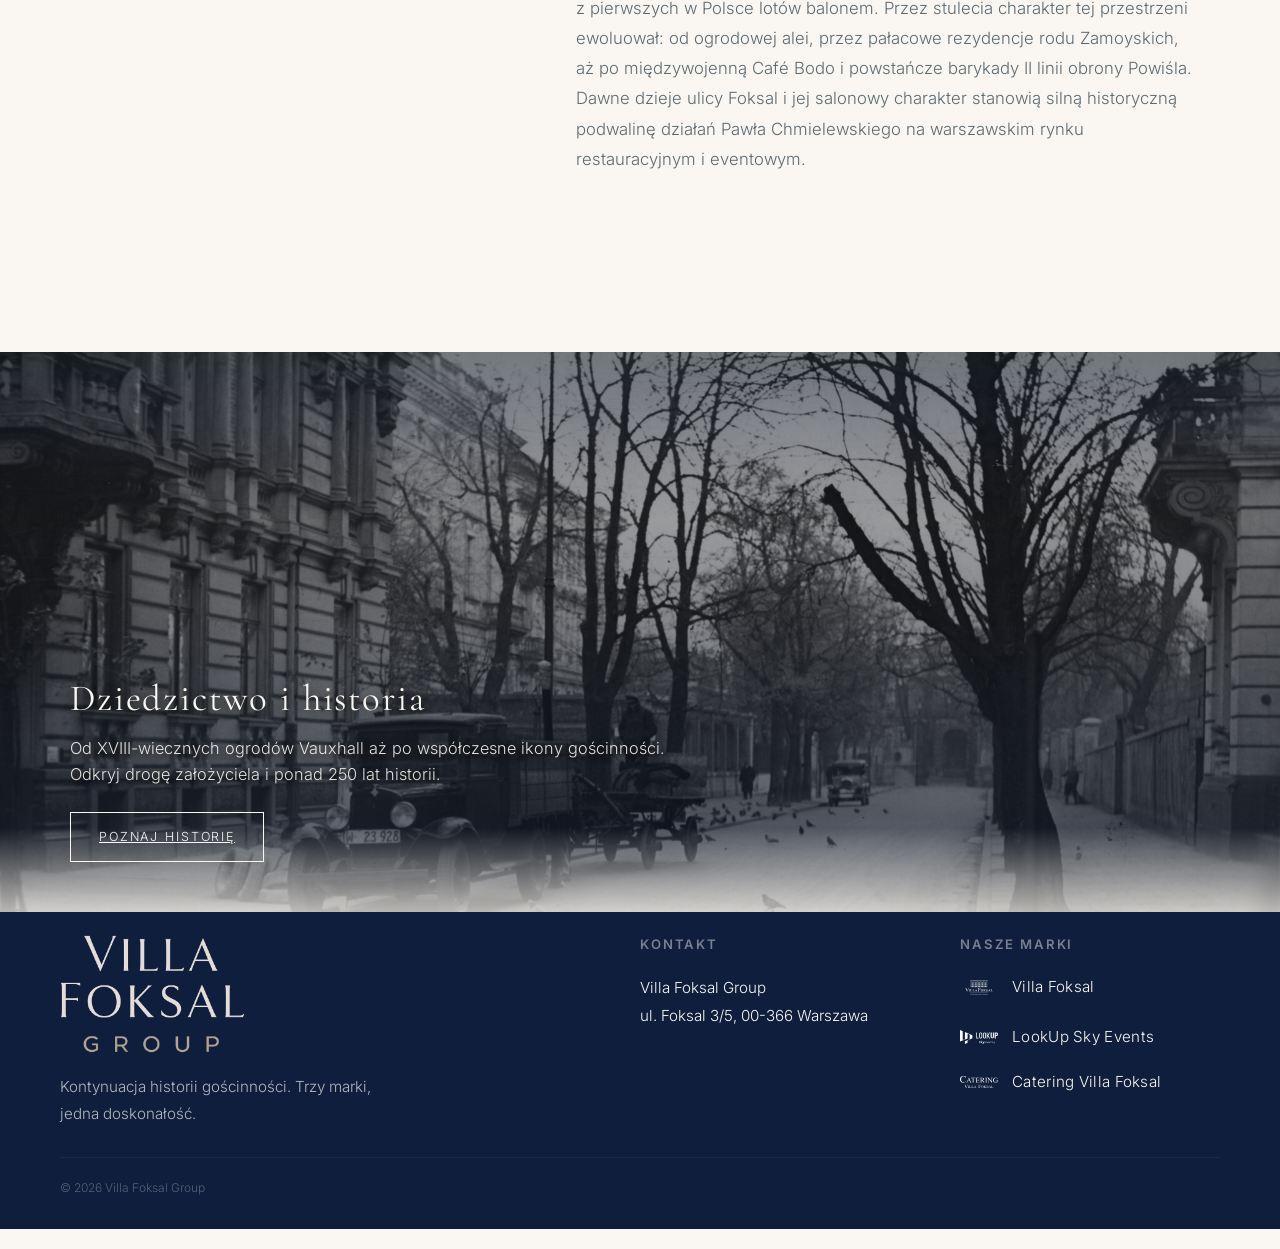
==== commit 038960d2: "Aktualizacja copy catering, zmiana filmu VF na home, usuniecie numeracji 01-03 oraz zmniejszenie mar" ====
--- a/index.html
+++ b/index.html
@@ -353,11 +353,10 @@
 <!-- Brand 1: Villa Foksal -->
 <div class="brand-column" data-bg="vf" id="col-vf">
 <video autoplay="" class="brand-column-video" loop="" muted="" playsinline="" preload="metadata" webkit-playsinline="">
-<source src="assets/vf_video.mp4" type="video/mp4"/>
+<source src="assets/vf_insta_daxwto.mp4" type="video/mp4"/>
 </video>
 <div class="brand-bg-overlay"></div>
 <div class="brand-column-content">
-<span class="brand-num">01</span>
 <h3 class="brand-title serif">VILLA FOKSAL</h3>
 <p class="brand-short-desc translation" data-en="25 years of history, elegance, and signature cuisine in the historic heart of Warsaw." data-pl="25 lat historii, elegancja i autorska kuchnia w zabytkowym sercu Warszawy.">25 lat historii, elegancja i autorska kuchnia w zabytkowym sercu Warszawy.</p>
 <button class="brand-btn translation" data-brand="vf" data-en="Enter the world" data-pl="Wejdź do świata">Wejdź do świata</button>
@@ -370,7 +369,6 @@
 </video>
 <div class="brand-bg-overlay"></div>
 <div class="brand-column-content">
-<span class="brand-num">02</span>
 <h3 class="brand-title serif">LOOKUP SKY EVENTS</h3>
 <p class="brand-short-desc translation" data-en="Future and modernity suspended 160 meters above the ground in the clouds of Warsaw." data-pl="Przyszłość i nowoczesność zawieszona 160 metrów nad ziemią w chmurach Warszawy.">Przyszłość i nowoczesność zawieszona 160 metrów nad ziemią w chmurach Warszawy.</p>
 <button class="brand-btn translation" data-brand="lu" data-en="Explore the space" data-pl="Poznaj przestrzeń">Poznaj przestrzeń</button>
@@ -383,7 +381,6 @@
 </video>
 <div class="brand-bg-overlay"></div>
 <div class="brand-column-content">
-<span class="brand-num">03</span>
 <h3 class="brand-title serif">CATERING VILLA FOKSAL</h3>
 <p class="brand-short-desc translation" data-en="The art of culinary creation and 25 years of experience in executing the most prestigious events." data-pl="Sztuka kreacji kulinarnej i 25 lat doświadczenia w realizacji najbardziej prestiżowych eventów.">Sztuka kreacji kulinarnej i 25 lat doświadczenia w realizacji najbardziej prestiżowych eventów.</p>
 <button class="brand-btn translation" data-brand="cvf" data-en="Discover the taste" data-pl="Odkryj smak">Odkryj smak</button>
@@ -450,7 +447,6 @@
 <div class="overlay-content">
 <!-- HERO HEADER -->
 <div class="overlay-header">
-<span class="overlay-num">01</span>
 <h2 class="serif overlay-title">VILLA FOKSAL</h2>
 <p class="vf-hero-subtitle serif italic translation" data-en="25 years of history, elegance, and signature cuisine in the historic heart of Warsaw." data-pl="25 lat historii, elegancja i autorska kuchnia w zabytkowym sercu Warszawy.">25 lat historii, elegancja i autorska kuchnia w zabytkowym sercu Warszawy.</p>
 <div class="loro-line"></div>
@@ -606,7 +602,6 @@
 <button aria-label="Close details" class="close-overlay">× <span class="translation" data-en="Close" data-pl="Zamknij">Zamknij</span></button>
 <div class="overlay-content">
 <div class="overlay-header">
-<span class="overlay-num">02</span>
 <h2 class="serif overlay-title">LOOKUP SKY EVENTS</h2>
 <p class="vf-hero-subtitle serif italic translation" data-en="The most magnificent event space in Europe. 190 meters above Warsaw." data-pl="Najpiękniejsza przestrzeń eventowa w Europie. 190 metrów nad Warszawą.">Najpiękniejsza przestrzeń eventowa w Europie. 190 metrów nad Warszawą.</p>
 <div class="loro-line"></div>
@@ -679,7 +674,6 @@
 <button aria-label="Close details" class="close-overlay">× <span class="translation" data-en="Close" data-pl="Zamknij">Zamknij</span></button>
 <div class="overlay-content">
 <div class="overlay-header">
-<span class="overlay-num">03</span>
 <h2 class="serif overlay-title">CATERING VILLA FOKSAL</h2>
 <p class="vf-hero-subtitle serif italic translation" data-en="Taste, service, and style at their finest — at your venue or ours." data-pl="Smak, serwis i styl w najlepszym wydaniu — w Twojej przestrzeni lub naszej.">Smak, serwis i styl w najlepszym wydaniu — w Twojej przestrzeni lub naszej.</p>
 <div class="loro-line"></div>
@@ -712,8 +706,8 @@
 <div class="vf-section vf-cuisine-section">
 <span class="section-subtitle uppercase-spaced translation" data-en="Why Choose Us" data-pl="Dlaczego my">Dlaczego my</span>
 <div class="vf-cuisine-grid">
-<div class="vf-cuisine-text"><h3 class="serif translation" data-en="We Bring the Entire Kitchen" data-pl="Przywieziemy całą kuchnię">Przywieziemy całą kuchnię</h3><p>Nie tylko jedzenie — przywozimy całe zaplecze, wyposażenie i zespół. Obsługujemy eventy w całej Polsce niezależnie od skali. Gwarantujemy tę samą jakość i estetykę co w naszych restauracjach.</p></div>
-<div class="vf-cuisine-features"><ul class="vf-feature-list"><li>❆ Własny transport chłodniczy</li><li>❆ Ekipa kelnerska i szef kuchni</li><li>❆ Pełny serwis sprzętowy</li><li>❆ Menu komponowane pod wydarzenie</li><li>❆ Diety specjalne (vege, vegan, gluten-free)</li><li>❆ Sommelierska karta win i napojów</li><li>❆ Zasięg ogólnopolski</li></ul></div>
+<div class="vf-cuisine-text"><h3 class="serif translation" data-en="Restaurant Artistry Anywhere" data-pl="Restauracyjny kunszt w dowolnym miejscu">Restauracyjny kunszt w dowolnym miejscu</h3><p class="translation" data-en="We deliver and comprehensively cater events anywhere indicated on the map — in Poland and worldwide. We bring the entire kitchen: mobile facilities, infrastructure, and a seasoned team of chefs and service staff. Regardless of scale and location, we guarantee the same uncompromising quality and attention to detail that define Villa Foksal." data-pl="Dostarczamy i kompleksowo obsługujemy wydarzenia w dowolnym miejscu wskazanym na mapie — w Polsce i na świecie. Przywozimy całą kuchnię: mobilne zaplecze, infrastrukturę oraz zgrany zespół kucharzy i kelnerów. Niezależnie od skali i lokalizacji, zapewniamy tę samą bezkompromisową jakość oraz dbałość o detal, które definiują Villa Foksal.">Dostarczamy i kompleksowo obsługujemy wydarzenia w dowolnym miejscu wskazanym na mapie — w Polsce i na świecie. Przywozimy całą kuchnię: mobilne zaplecze, infrastrukturę oraz zgrany zespół kucharzy i kelnerów. Niezależnie od skali i lokalizacji, zapewniamy tę samą bezkompromisową jakość oraz dbałość o detal, które definiują Villa Foksal.</p></div>
+<div class="vf-cuisine-features"><ul class="vf-feature-list"><li>❆ Mistrzowski zespół kucharzy i nienaganny serwis kelnerski</li><li>❆ Autorskie menu szyte na miarę charakteru wydarzenia</li><li>❆ Indywidualne menu dietetyczne (vege, vegan, gluten-free)</li><li>❆ Sommelierska karta win i napojów</li><li>❆ Pełny serwis sprzętowy</li><li>❆ Niezależna logistyka i specjalistyczny transport chłodniczy</li><li>❆ Zasięg w Polsce i na świecie</li></ul></div>
 </div>
 </div>
 <div class="vf-section vf-quote-section"><blockquote class="vf-quote serif italic">„Smak, serwis i styl w najlepszym wydaniu.”</blockquote></div>
--- a/styles.css
+++ b/styles.css
@@ -1705,7 +1705,7 @@
 .main-footer {
     background-color: var(--color-navy);
     color: var(--bg-cream);
-    padding: 0 0 40px 0;
+    padding: 0 0 20px 0;
     border-top: none;
     width: 100%;
     box-sizing: border-box;
@@ -1735,14 +1735,14 @@
 }
 
 .main-footer .container {
-    padding-top: 70px;
+    padding-top: 35px;
 }
 
 .footer-grid {
     display: grid;
     grid-template-columns: 2fr 1fr 1fr;
     gap: 60px;
-    margin-bottom: 60px;
+    margin-bottom: 30px;
     align-items: start;
 }
 
@@ -4235,26 +4235,26 @@
    HOMEPAGE CONTACT SECTION (#kontakt)
    ====================================================== */
 #kontakt.main-footer {
-    min-height: 100vh;
+    min-height: auto;
     padding-top: 0;
     background-color: var(--bg-cream) !important;
     color: var(--color-navy); /* Usunięcie granatowego paska nad wiśniową belką */
     box-sizing: border-box;
     display: flex;
     flex-direction: column;
-    justify-content: space-between;
+    justify-content: flex-start;
     scroll-margin-top: 105px;
 }
 
 #kontakt.main-footer .container {
-    flex: 1;
+    flex: none;
     display: flex;
     background-color: var(--color-navy);
     color: var(--bg-cream);
     flex-direction: column;
     justify-content: center;
-    padding-top: 50px;
-    padding-bottom: 40px;
+    padding-top: 25px;
+    padding-bottom: 20px;
     max-width: 100% !important;
     margin: 0 !important;
     padding-left: 60px !important;
@@ -4265,13 +4265,13 @@
 @media (max-width: 768px) {
     #kontakt.main-footer {
         padding-top: 0;
-        min-height: 100vh;
+        min-height: auto;
         scroll-margin-top: 64px;
     }
 
     #kontakt.main-footer .container {
-        padding-top: 45px;
-        padding-bottom: 35px;
+        padding-top: 22px;
+        padding-bottom: 18px;
     }
 }
 
@@ -4281,7 +4281,7 @@
    Widoczne na desktop, tablet i mobile pod zdjęciem Foksal
    ====================================================== */
 .section-mobile-tagline {
-    display: block; /* Widoczne na mobile, tablet i desktop */
+    display: none !important; /* Widoczne na mobile, tablet i desktop */
     background-color: var(--bg-cream); /* Beżowe/kremowe tło spójne z sekcją wyżej */
     border-top: 1px solid rgba(11, 22, 44, 0.05);
     border-bottom: none; /* Wiśniowa belka przylega bezpośrednio od dołu */
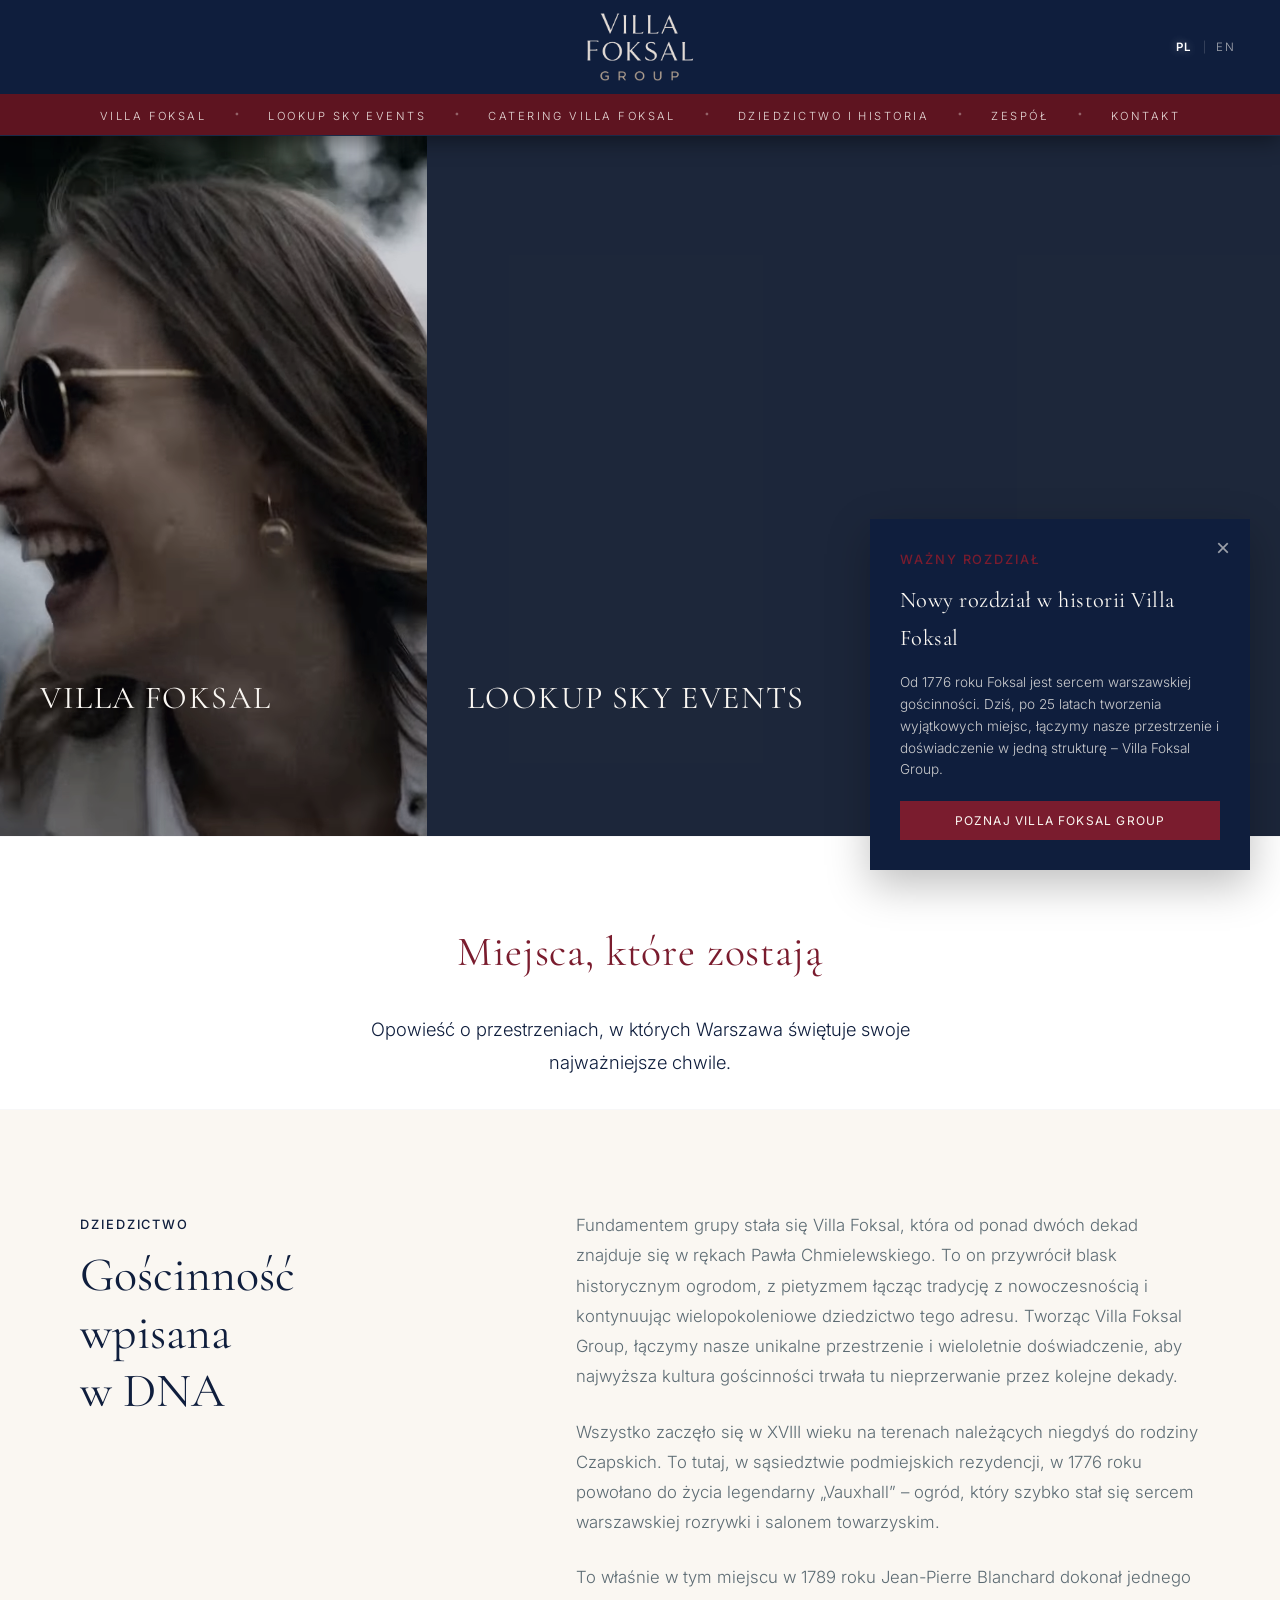
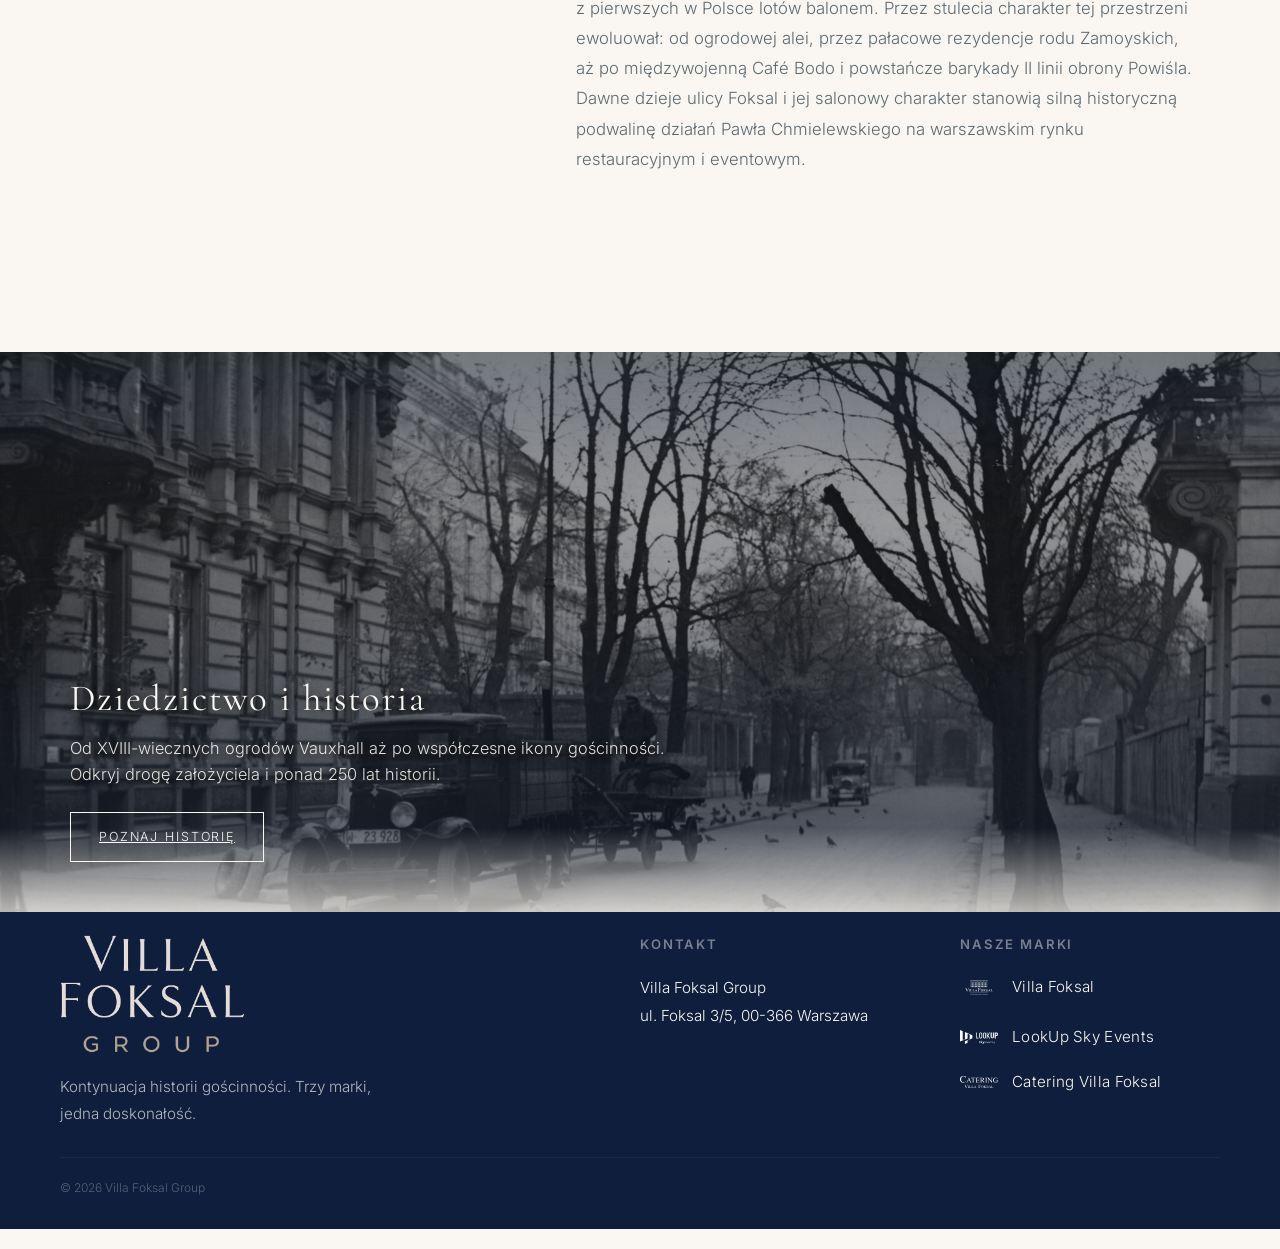
==== commit 269c93b4: "Korekta bledu jezykowego: cwiercwiecza zamiast swiercwiecza" ====
--- a/index.html
+++ b/index.html
@@ -1077,8 +1077,8 @@
 <div class="bio-text">
 <h4 class="serif bio-year translation" data-en="Today" data-pl="Dziś">Dziś</h4>
 <h3 class="serif bio-step-heading translation" data-en="Evolution of Prestige: Villa Foksal Group" data-pl="Ewolucja prestiżu: Villa Foksal Group">Ewolucja prestiżu: Villa Foksal Group</h3>
-<p class="translation" data-en="Today, after nearly a quarter of a century of success, we are entering the next stage. The creation of Villa Foksal Group is the consolidation of our experiences to satisfy the needs of the most demanding clients even more precisely. Villa Foksal, the modern LookUp 160 meters in the clouds, and our signature catering are today one team under a common sky, guaranteeing the same uncompromising quality." data-pl="Dziś, po blisko ŝwierćwieczu sukcesów, wchodzimy w kolejny etap. Powstanie Villa Foksal Group to scalenie naszych doświadczeń, aby jeszcze precyzyjniej zaspokoić potrzeby najbardziej wymagających klientów. Villa Foksal, nowoczesny LookUp 160 metrów w chmurach oraz nasz autorski catering są dziś jedną drużyną pod wspólnym niebem, gwarantując tę samą bezkompromisową jakość.">
-    Dziś, po blisko ŝwierćwieczu sukcesów, wchodzimy w kolejny etap. Powstanie Villa Foksal Group to scalenie naszych doświadczeń, aby jeszcze precyzyjniej zaspokoić potrzeby najbardziej wymagających klientów. Villa Foksal, nowoczesny LookUp 160 metrów w chmurach oraz nasz autorski catering są dziś jedną drużyną pod wspólnym niebem, gwarantując tę samą bezkompromisową jakość.
+<p class="translation" data-en="Today, after nearly a quarter of a century of success, we are entering the next stage. The creation of Villa Foksal Group is the consolidation of our experiences to satisfy the needs of the most demanding clients even more precisely. Villa Foksal, the modern LookUp 160 meters in the clouds, and our signature catering are today one team under a common sky, guaranteeing the same uncompromising quality." data-pl="Dziś, po blisko ćwierćwieczu sukcesów, wchodzimy w kolejny etap. Powstanie Villa Foksal Group to scalenie naszych doświadczeń, aby jeszcze precyzyjniej zaspokoić potrzeby najbardziej wymagających klientów. Villa Foksal, nowoczesny LookUp 160 metrów w chmurach oraz nasz autorski catering są dziś jedną drużyną pod wspólnym niebem, gwarantując tę samą bezkompromisową jakość.">
+    Dziś, po blisko ćwierćwieczu sukcesów, wchodzimy w kolejny etap. Powstanie Villa Foksal Group to scalenie naszych doświadczeń, aby jeszcze precyzyjniej zaspokoić potrzeby najbardziej wymagających klientów. Villa Foksal, nowoczesny LookUp 160 metrów w chmurach oraz nasz autorski catering są dziś jedną drużyną pod wspólnym niebem, gwarantując tę samą bezkompromisową jakość.
 </p>
 </div>
 <div class="bio-gallery single">
@@ -1089,7 +1089,7 @@
 <div class="bio-press-card">
 <div class="bio-press-card-title uppercase-spaced translation" data-en="VILLA FOKSAL GROUP" data-pl="Villa Foksal Group">Villa Foksal Group</div>
 <div class="bio-press-card-date translation" data-en="Today" data-pl="Dziś">Dziś</div>
-<div class="bio-press-card-quote italic translation" data-en="„Consolidation of a quarter-century of expertise, culinary mastery, and passion into a single prestigious hospitality group...”" data-pl="„Scalenie blisko ŝwierćwiecza doświadczeń, pasji i trzech unikalnych marek w jedną synergiczną całość pod wspólnym niebem...”">„Scalenie blisko ŝwierćwiecza doświadczeń, pasji i trzech unikalnych marek w jedną synergiczną całość pod wspólnym niebem...”</div>
+<div class="bio-press-card-quote italic translation" data-en="„Consolidation of a quarter-century of expertise, culinary mastery, and passion into a single prestigious hospitality group...”" data-pl="„Scalenie blisko ćwierćwiecza doświadczeń, pasji i trzech unikalnych marek w jedną synergiczną całość pod wspólnym niebem...”">„Scalenie blisko ćwierćwiecza doświadczeń, pasji i trzech unikalnych marek w jedną synergiczną całość pod wspólnym niebem...”</div>
 </div>
 </div>
 </div>
--- a/styles.css
+++ b/styles.css
@@ -1198,9 +1198,9 @@
 /* CTA Section */
 .vf-cta-section {
     background: var(--bg-cream);
-    padding: 60px;
+    padding: 28px 40px 48px 40px;
     text-align: center;
-    margin-top: 70px;
+    margin-top: 20px;
     border-top: none;
 }
 
@@ -1276,7 +1276,8 @@
         grid-template-columns: 1fr;
     }
     .vf-cta-section {
-        padding: 40px 24px;
+        padding: 24px 20px 36px 20px;
+        margin-top: 16px;
     }
 }
 
